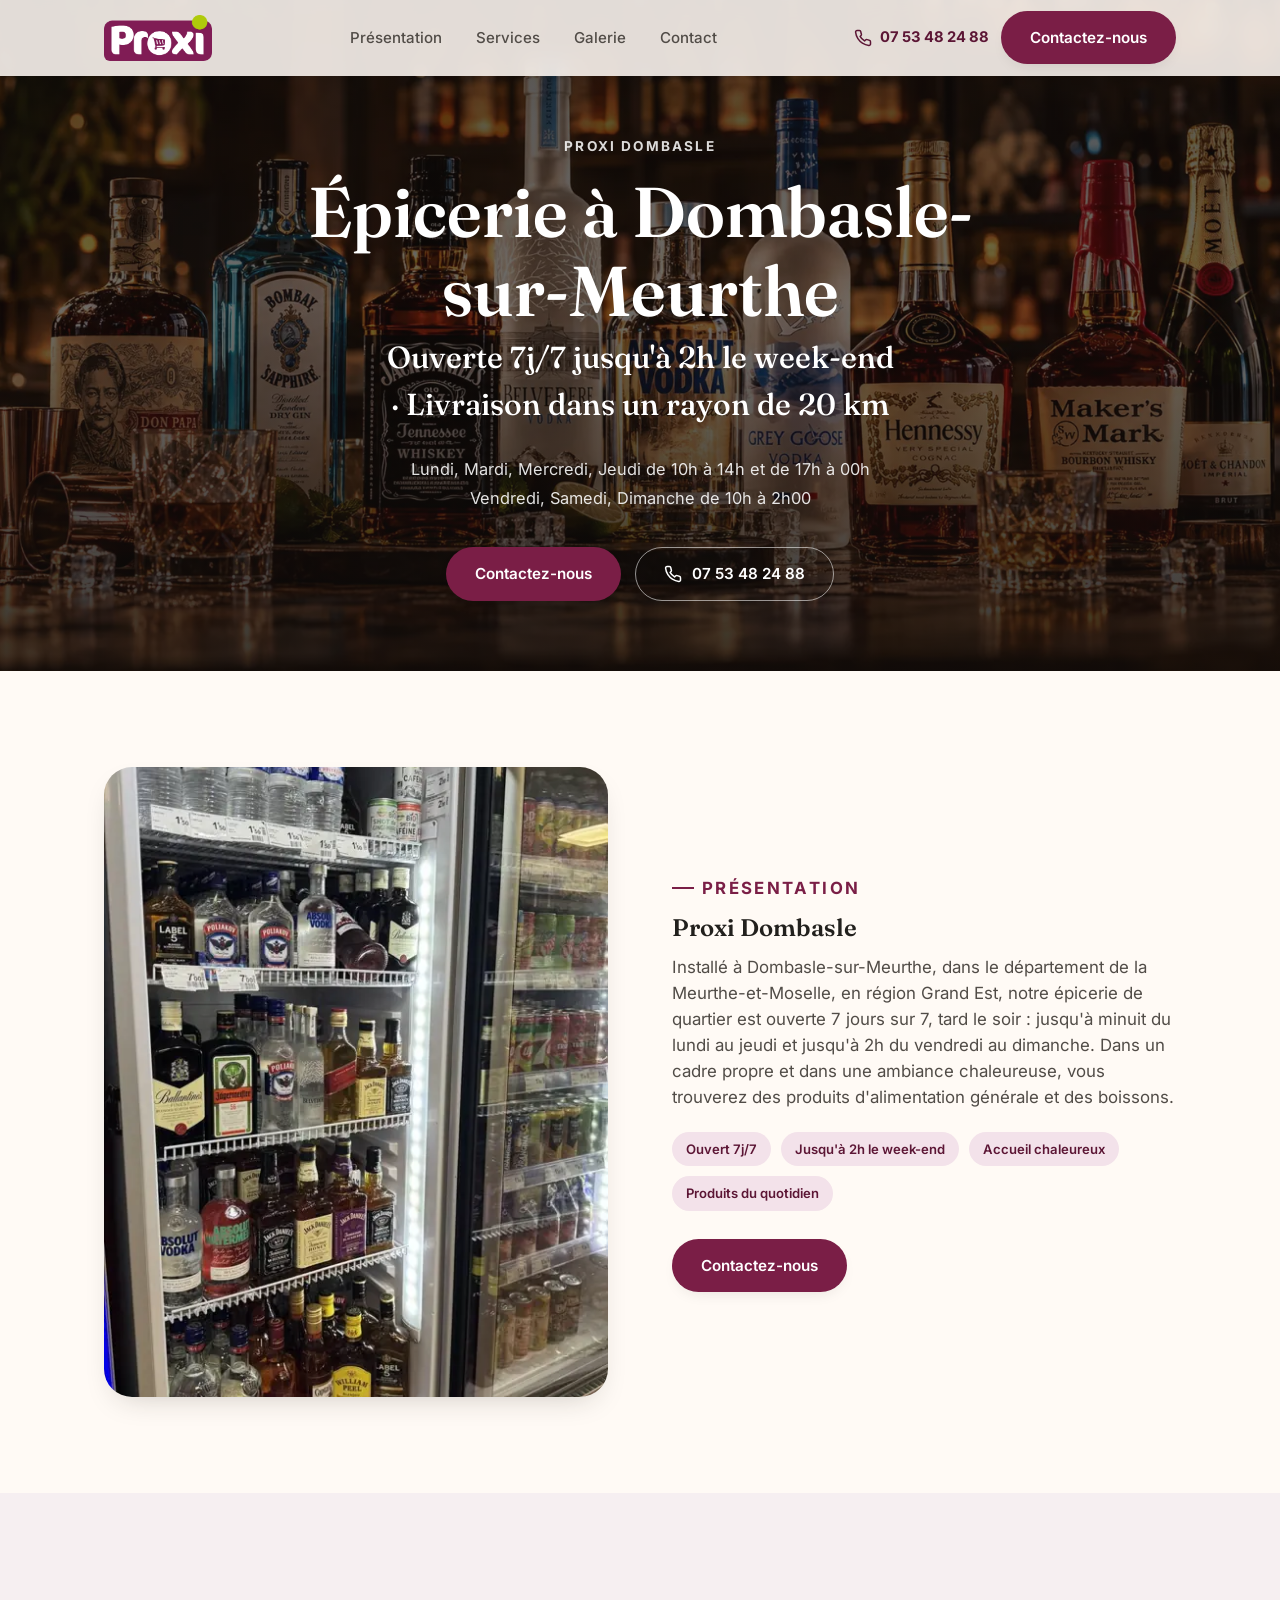
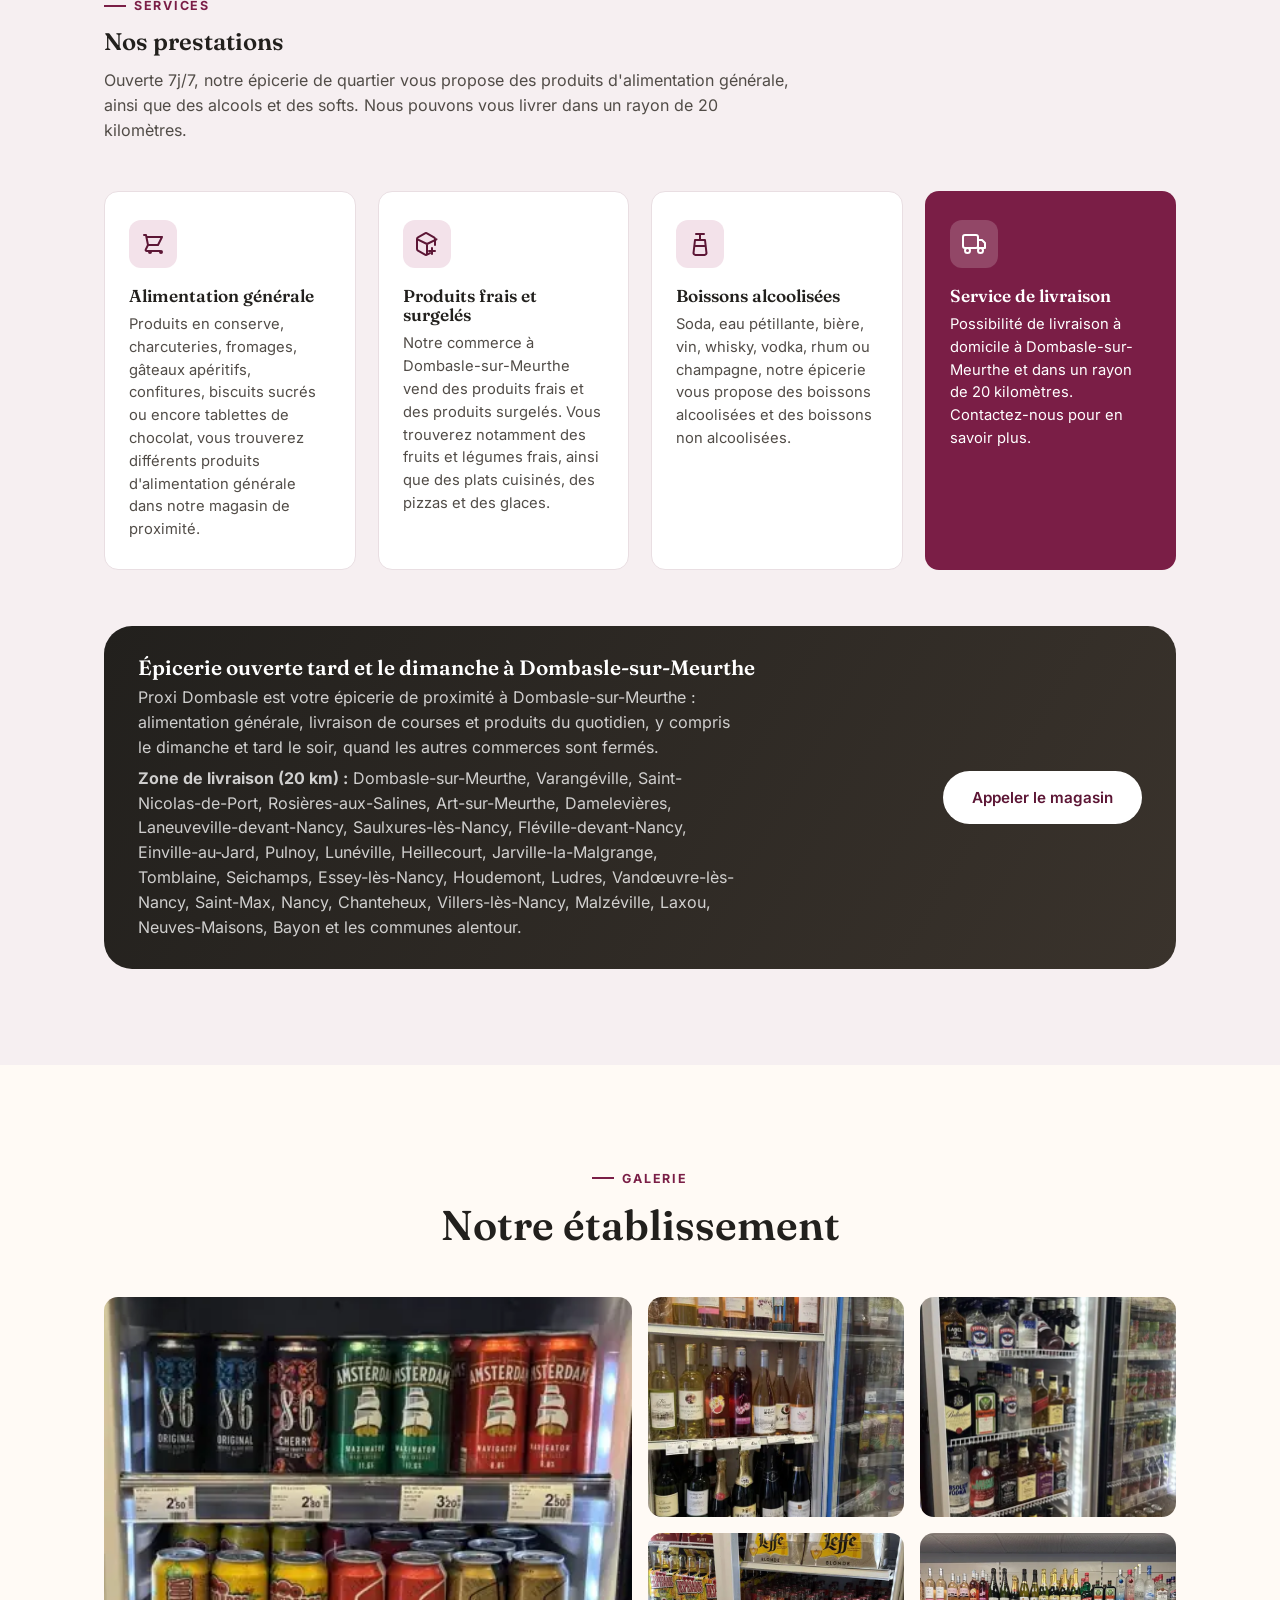
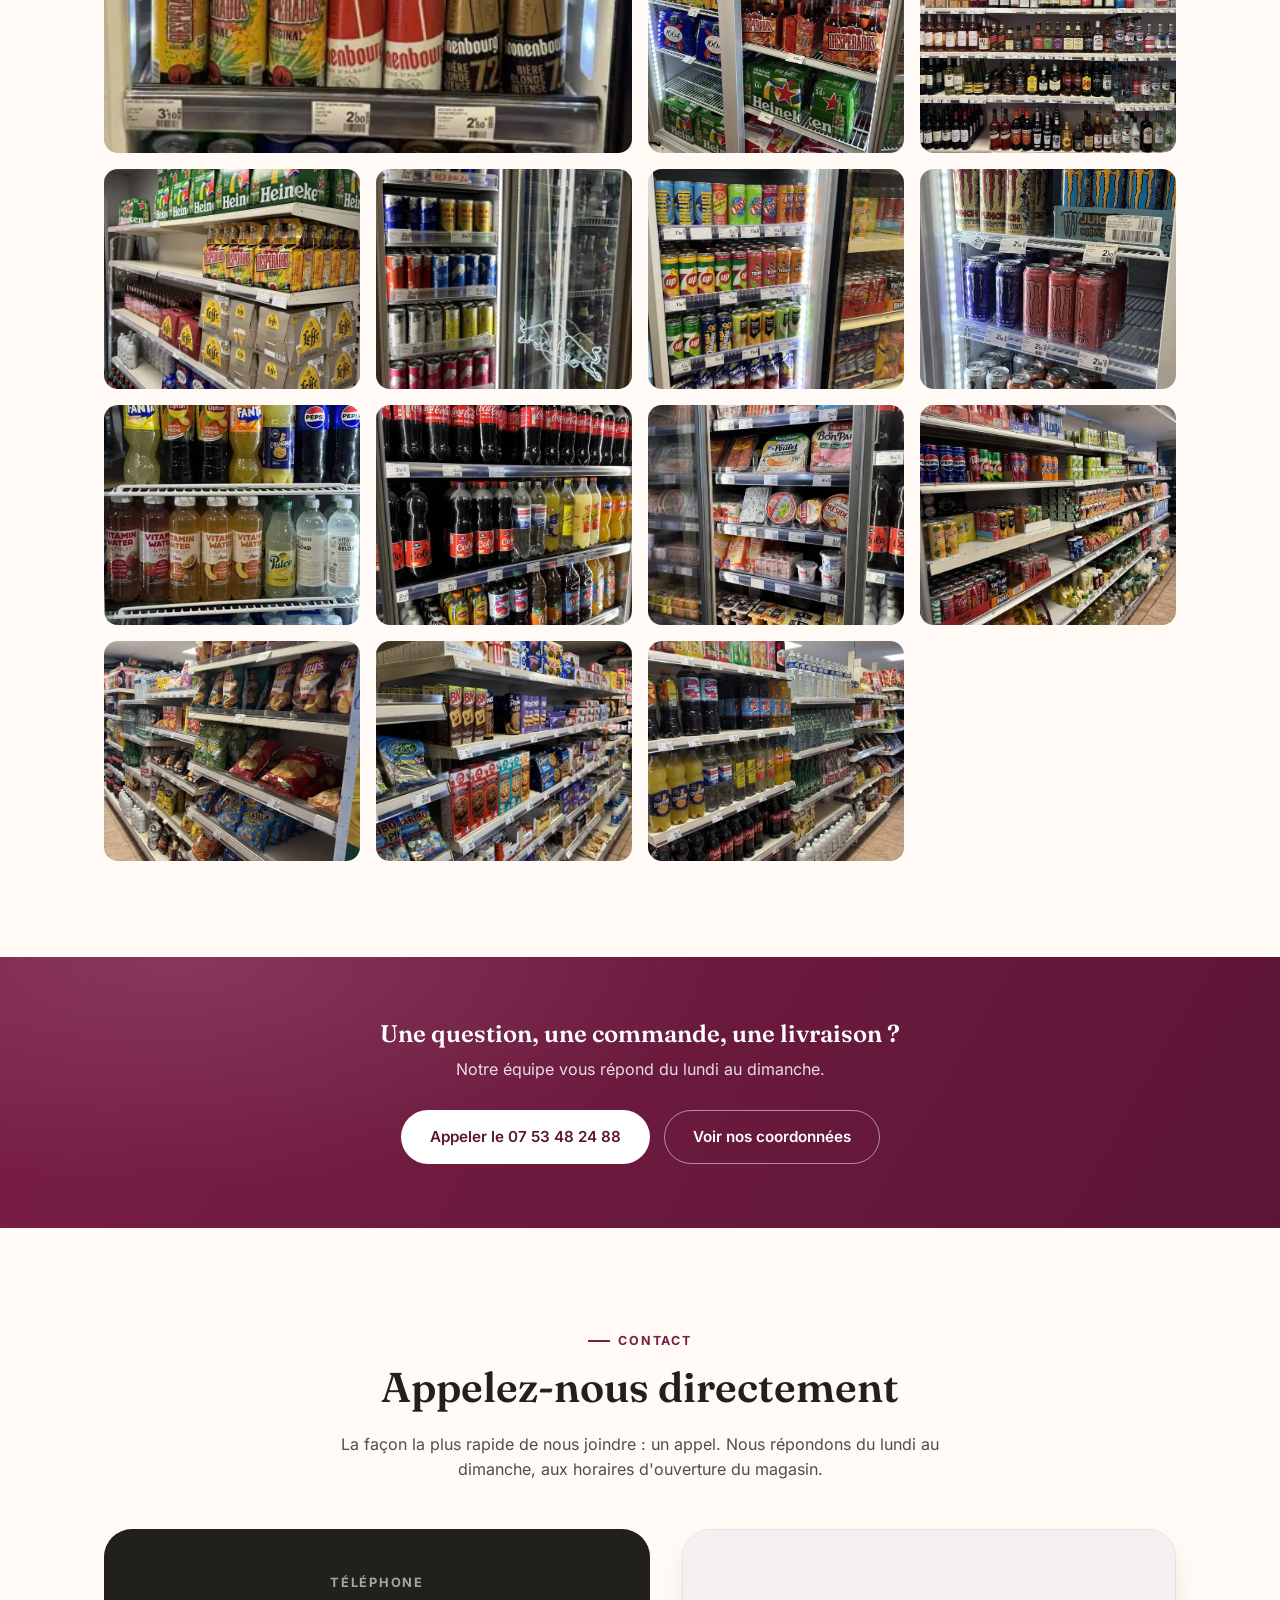
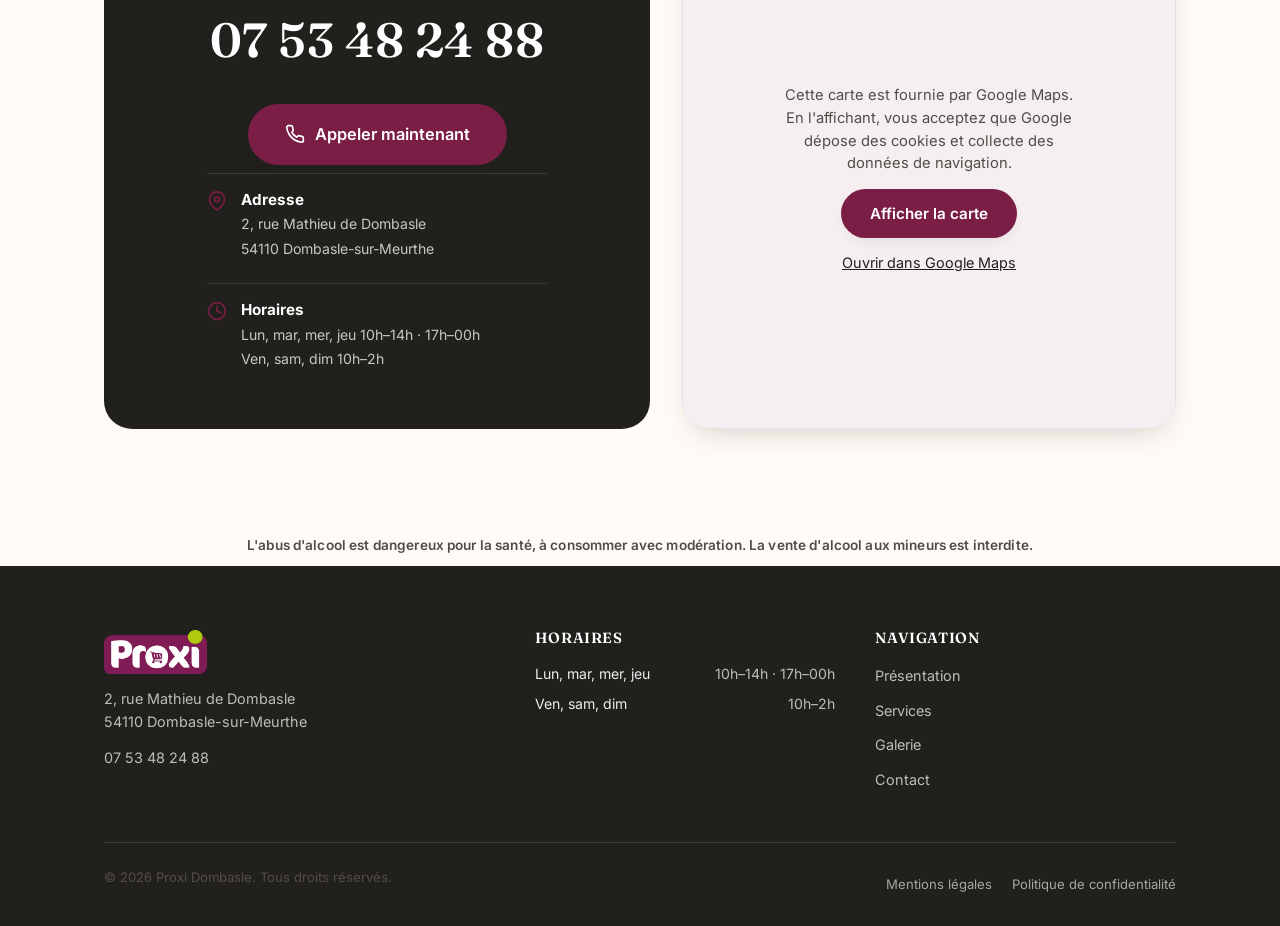
==== proxi-dombasle/index.html @ b8eb0498 "SEO local : titre, horaires 7j/7, zone de livraison, images WebP - H1 et balise title ciblés « épice" ====
<!DOCTYPE html>
<html lang="fr">
<head>
<meta charset="UTF-8">
<meta name="viewport" content="width=device-width, initial-scale=1.0">
<title>Proxi Dombasle – Épicerie ouverte tard à Dombasle-sur-Meurthe | Livraison 20 km</title>
<meta name="description" content="Épicerie de proximité à Dombasle-sur-Meurthe (54110), ouverte 7j/7 jusqu'à minuit en semaine et 2h le week-end. Alimentation, produits frais, boissons. Livraison dans un rayon de 20 km. ☎ 07 53 48 24 88">
<link rel="canonical" href="https://proxidombasle.fr/">

<!-- Open Graph -->
<meta property="og:type" content="website">
<meta property="og:site_name" content="Proxi Dombasle">
<meta property="og:title" content="Proxi Dombasle – Épicerie à Dombasle-sur-Meurthe">
<meta property="og:description" content="Épicerie de proximité ouverte 7j/7 et tard le soir à Dombasle-sur-Meurthe. Alimentation générale, produits frais, boissons. Livraison dans un rayon de 20 km.">
<meta property="og:url" content="https://proxidombasle.fr/">
<meta property="og:locale" content="fr_FR">
<meta property="og:image" content="https://proxidombasle.fr/images/og-image.jpg">
<meta name="twitter:card" content="summary_large_image">

<meta name="theme-color" content="#d9481f">
<link rel="icon" href="favicon.svg" type="image/svg+xml">


<link rel="stylesheet" href="css/style.css">

<!-- Données structurées LocalBusiness / GroceryStore -->
<script type="application/ld+json">
{
  "@context": "https://schema.org",
  "@type": "GroceryStore",
  "name": "Proxi Dombasle",
  "image": "https://proxidombasle.fr/images/og-image.jpg",
  "telephone": "+33753482488",
  "priceRange": "€€",
  "address": {
    "@type": "PostalAddress",
    "streetAddress": "2 rue Mathieu de Dombasle",
    "addressLocality": "Dombasle-sur-Meurthe",
    "postalCode": "54110",
    "addressRegion": "Grand Est",
    "addressCountry": "FR"
  },
  "geo": {
    "@type": "GeoCoordinates",
    "latitude": 48.6255099,
    "longitude": 6.3468751
  },
  "url": "https://proxidombasle.fr/",
  "openingHoursSpecification": [
    { "@type": "OpeningHoursSpecification", "dayOfWeek": ["Monday","Tuesday","Wednesday","Thursday"], "opens": "10:00", "closes": "14:00" },
    { "@type": "OpeningHoursSpecification", "dayOfWeek": ["Monday","Tuesday","Wednesday","Thursday"], "opens": "17:00", "closes": "00:00" },
    { "@type": "OpeningHoursSpecification", "dayOfWeek": ["Friday","Saturday","Sunday"], "opens": "10:00", "closes": "02:00" }
  ],
  "email": "contact@proxidombasle.fr",
  "areaServed": {
    "@type": "GeoCircle",
    "geoMidpoint": { "@type": "GeoCoordinates", "latitude": 48.6255099, "longitude": 6.3468751 },
    "geoRadius": "20000"
  }
}
</script>
</head>
<body>

<a class="skip-link" href="#main">Aller au contenu principal</a>

<!-- ================= HEADER ================= -->
<header class="site-header">
  <div class="container">
    <a href="#" class="brand" aria-label="Proxi Dombasle – accueil">
      <img src="images/logo-proxi.png" alt="Proxi Dombasle" class="brand-logo">
    </a>

    <nav aria-label="Navigation principale">
      <ul class="nav-links">
        <li><a href="#presentation">Présentation</a></li>
        <li><a href="#services">Services</a></li>
        <li><a href="#galerie">Galerie</a></li>
        <li><a href="#contact">Contact</a></li>
      </ul>
    </nav>

    <div class="header-actions">
      <a class="call-chip" href="tel:+33753482488">
        <svg width="18" height="18" viewBox="0 0 24 24" fill="none" stroke="currentColor" stroke-width="2" stroke-linecap="round" stroke-linejoin="round"><path d="M22 16.92v3a2 2 0 0 1-2.18 2 19.79 19.79 0 0 1-8.63-3.07 19.5 19.5 0 0 1-6-6 19.79 19.79 0 0 1-3.07-8.67A2 2 0 0 1 4.11 2h3a2 2 0 0 1 2 1.72c.127.96.361 1.903.7 2.81a2 2 0 0 1-.45 2.11L8.09 9.91a16 16 0 0 0 6 6l1.27-1.27a2 2 0 0 1 2.11-.45c.907.339 1.85.573 2.81.7A2 2 0 0 1 22 16.92z"/></svg>
        07 53 48 24 88
      </a>
      <a href="tel:+33753482488" class="btn btn-primary">Contactez-nous</a>
      <button class="nav-toggle" aria-label="Ouvrir le menu" aria-expanded="false">
        <span></span>
      </button>
    </div>
  </div>
</header>

<main id="main">

  <!-- ================= HERO ================= -->
  <section class="hero">
    <div class="container">
      <div class="hero-inner">
        <p class="hero-kicker">Proxi Dombasle</p>
        <h1>Épicerie à Dombasle-sur-Meurthe</h1>
        <p class="hero-lede">Ouverte 7j/7 jusqu'à 2h le week-end · Livraison dans un rayon de 20 km</p>
        <p class="hero-hours">
          <span>Lundi, Mardi, Mercredi, Jeudi de 10h à 14h et de 17h à 00h</span>
          <span>Vendredi, Samedi, Dimanche de 10h à 2h00</span>
        </p>
        <div class="hero-actions">
          <a href="tel:+33753482488" class="btn btn-primary">Contactez-nous</a>
          <a href="tel:+33753482488" class="btn btn-ghost">
            <svg width="18" height="18" viewBox="0 0 24 24" fill="none" stroke="currentColor" stroke-width="2" stroke-linecap="round" stroke-linejoin="round"><path d="M22 16.92v3a2 2 0 0 1-2.18 2 19.79 19.79 0 0 1-8.63-3.07 19.5 19.5 0 0 1-6-6 19.79 19.79 0 0 1-3.07-8.67A2 2 0 0 1 4.11 2h3a2 2 0 0 1 2 1.72c.127.96.361 1.903.7 2.81a2 2 0 0 1-.45 2.11L8.09 9.91a16 16 0 0 0 6 6l1.27-1.27a2 2 0 0 1 2.11-.45c.907.339 1.85.573 2.81.7A2 2 0 0 1 22 16.92z"/></svg>
            07 53 48 24 88
          </a>
        </div>
      </div>
    </div>
  </section>

  <!-- ================= PRÉSENTATION ================= -->
  <section id="presentation">
    <div class="container presentation-grid">
      <div class="presentation-media">
        <img src="images/galerie/frigo-spiritueux-mini.webp" alt="Frigo spiritueux (vodka, whisky, rhum) de l'épicerie Proxi Dombasle" loading="lazy" width="800" height="1400">
      </div>
      <div class="presentation-text">
        <p class="eyebrow">Présentation</p>
        <h2>Proxi Dombasle</h2>
        <p>Installé à Dombasle-sur-Meurthe, dans le département de la Meurthe-et-Moselle, en région Grand Est, notre épicerie de quartier est ouverte 7 jours sur 7, tard le soir : jusqu'à minuit du lundi au jeudi et jusqu'à 2h du vendredi au dimanche. Dans un cadre propre et dans une ambiance chaleureuse, vous trouverez des produits d'alimentation générale et des boissons.</p>
        <div class="presentation-tags">
          <span class="tag">Ouvert 7j/7</span>
          <span class="tag">Jusqu'à 2h le week-end</span>
          <span class="tag">Accueil chaleureux</span>
          <span class="tag">Produits du quotidien</span>
        </div>
        <a href="tel:+33753482488" class="btn btn-primary">Contactez-nous</a>
      </div>
    </div>
  </section>

  <!-- ================= SERVICES ================= -->
  <section id="services" class="section-alt">
    <div class="container">
      <div class="services-intro">
        <p class="eyebrow">Services</p>
        <h2>Nos prestations</h2>
        <p>Ouverte 7j/7, notre épicerie de quartier vous propose des produits d'alimentation générale, ainsi que des alcools et des softs. Nous pouvons vous livrer dans un rayon de 20 kilomètres.</p>
      </div>

      <div class="services-grid">
        <article class="service-card">
          <div class="service-icon">
            <svg width="24" height="24" viewBox="0 0 24 24" fill="none" stroke="currentColor" stroke-width="2" stroke-linecap="round" stroke-linejoin="round"><path d="M3 3h2l.4 2M7 13h10l4-8H5.4M7 13L5.4 5M7 13l-2.3 4.6A1 1 0 0 0 5.6 19H19M9 21a1 1 0 1 0 0-2 1 1 0 0 0 0 2zM20 21a1 1 0 1 0 0-2 1 1 0 0 0 0 2z"/></svg>
          </div>
          <h3>Alimentation générale</h3>
          <p>Produits en conserve, charcuteries, fromages, gâteaux apéritifs, confitures, biscuits sucrés ou encore tablettes de chocolat, vous trouverez différents produits d'alimentation générale dans notre magasin de proximité.</p>
        </article>

        <article class="service-card">
          <div class="service-icon">
            <svg width="24" height="24" viewBox="0 0 24 24" fill="none" stroke="currentColor" stroke-width="2" stroke-linecap="round" stroke-linejoin="round"><path d="M20 13V7a2 2 0 0 0-1-1.73l-7-4a2 2 0 0 0-2 0l-7 4A2 2 0 0 0 2 7v10a2 2 0 0 0 1 1.73l7 4a2 2 0 0 0 2 0l3-1.72"/><path d="M12 22V12M2.5 7.3 12 12l9.5-4.7M17 22v-6M14 19h6"/></svg>
          </div>
          <h3>Produits frais et surgelés</h3>
          <p>Notre commerce à Dombasle-sur-Meurthe vend des produits frais et des produits surgelés. Vous trouverez notamment des fruits et légumes frais, ainsi que des plats cuisinés, des pizzas et des glaces.</p>
        </article>

        <article class="service-card">
          <div class="service-icon">
            <svg width="24" height="24" viewBox="0 0 24 24" fill="none" stroke="currentColor" stroke-width="2" stroke-linecap="round" stroke-linejoin="round"><path d="M8 2h8M12 2v6M7 8h10l1.4 12.4a2 2 0 0 1-2 2.6H7.6a2 2 0 0 1-2-2.6L7 8z"/><path d="M7.5 14h9"/></svg>
          </div>
          <h3>Boissons alcoolisées</h3>
          <p>Soda, eau pétillante, bière, vin, whisky, vodka, rhum ou champagne, notre épicerie vous propose des boissons alcoolisées et des boissons non alcoolisées.</p>
        </article>

        <article class="service-card featured">
          <div class="service-icon">
            <svg width="24" height="24" viewBox="0 0 24 24" fill="none" stroke="currentColor" stroke-width="2" stroke-linecap="round" stroke-linejoin="round"><rect x="1" y="3" width="15" height="13" rx="2"/><path d="M16 8h4l3 3v5h-7V8z"/><circle cx="5.5" cy="18.5" r="2.5"/><circle cx="18.5" cy="18.5" r="2.5"/></svg>
          </div>
          <h3>Service de livraison</h3>
          <p>Possibilité de livraison à domicile à Dombasle-sur-Meurthe et dans un rayon de 20 kilomètres. Contactez-nous pour en savoir plus.</p>
        </article>
      </div>

      <div class="local-seo-strip">
        <div>
          <h3>Épicerie ouverte tard et le dimanche à Dombasle-sur-Meurthe</h3>
          <p>Proxi Dombasle est votre épicerie de proximité à Dombasle-sur-Meurthe : alimentation générale, livraison de courses et produits du quotidien, y compris le dimanche et tard le soir, quand les autres commerces sont fermés.</p>
          <p><strong>Zone de livraison (20 km) :</strong> Dombasle-sur-Meurthe, Varangéville, Saint-Nicolas-de-Port, Rosières-aux-Salines, Art-sur-Meurthe, Damelevières, Laneuveville-devant-Nancy, Saulxures-lès-Nancy, Fléville-devant-Nancy, Einville-au-Jard, Pulnoy, Lunéville, Heillecourt, Jarville-la-Malgrange, Tomblaine, Seichamps, Essey-lès-Nancy, Houdemont, Ludres, Vandœuvre-lès-Nancy, Saint-Max, Nancy, Chanteheux, Villers-lès-Nancy, Malzéville, Laxou, Neuves-Maisons, Bayon et les communes alentour.</p>
        </div>
        <a href="tel:+33753482488" class="btn btn-light">Appeler le magasin</a>
      </div>
    </div>
  </section>

  <!-- ================= GALERIE ================= -->
  <section id="galerie">
    <div class="container">
      <div class="section-head center">
        <p class="eyebrow">Galerie</p>
        <h2>Notre établissement</h2>
      </div>

      <div class="gallery-grid">
        <a href="images/galerie/frigo-bieres.webp">
          <img src="images/galerie/frigo-bieres-mini.webp" alt="Frigo bières variées de l'épicerie Proxi Dombasle" loading="lazy" width="618" height="1400">
          <span class="gallery-zoom-icon"><svg width="16" height="16" viewBox="0 0 24 24" fill="none" stroke="currentColor" stroke-width="2" stroke-linecap="round" stroke-linejoin="round"><circle cx="11" cy="11" r="8"/><path d="m21 21-4.3-4.3M11 8v6M8 11h6"/></svg></span>
        </a>
        <a href="images/galerie/frigo-vins-champagnes.webp">
          <img src="images/galerie/frigo-vins-champagnes-mini.webp" alt="Frigo vins et champagnes de l'épicerie Proxi Dombasle" loading="lazy" width="853" height="1399">
          <span class="gallery-zoom-icon"><svg width="16" height="16" viewBox="0 0 24 24" fill="none" stroke="currentColor" stroke-width="2" stroke-linecap="round" stroke-linejoin="round"><circle cx="11" cy="11" r="8"/><path d="m21 21-4.3-4.3M11 8v6M8 11h6"/></svg></span>
        </a>
        <a href="images/galerie/frigo-spiritueux.webp">
          <img src="images/galerie/frigo-spiritueux-mini.webp" alt="Frigo spiritueux (vodka, whisky, rhum) de l'épicerie Proxi Dombasle" loading="lazy" width="800" height="1400">
          <span class="gallery-zoom-icon"><svg width="16" height="16" viewBox="0 0 24 24" fill="none" stroke="currentColor" stroke-width="2" stroke-linecap="round" stroke-linejoin="round"><circle cx="11" cy="11" r="8"/><path d="m21 21-4.3-4.3M11 8v6M8 11h6"/></svg></span>
        </a>
        <a href="images/galerie/frigo-packs-bieres.webp">
          <img src="images/galerie/frigo-packs-bieres-mini.webp" alt="Frigo packs de bières de l'épicerie Proxi Dombasle" loading="lazy" width="1129" height="1400">
          <span class="gallery-zoom-icon"><svg width="16" height="16" viewBox="0 0 24 24" fill="none" stroke="currentColor" stroke-width="2" stroke-linecap="round" stroke-linejoin="round"><circle cx="11" cy="11" r="8"/><path d="m21 21-4.3-4.3M11 8v6M8 11h6"/></svg></span>
        </a>
        <a href="images/galerie/rayon-alcools-spiritueux.webp">
          <img src="images/galerie/rayon-alcools-spiritueux-mini.webp" alt="Grand rayon alcools et spiritueux de l'épicerie Proxi Dombasle" loading="lazy" width="1400" height="1050">
          <span class="gallery-zoom-icon"><svg width="16" height="16" viewBox="0 0 24 24" fill="none" stroke="currentColor" stroke-width="2" stroke-linecap="round" stroke-linejoin="round"><circle cx="11" cy="11" r="8"/><path d="m21 21-4.3-4.3M11 8v6M8 11h6"/></svg></span>
        </a>
        <a href="images/galerie/reserve-bieres.webp">
          <img src="images/galerie/reserve-bieres-mini.webp" alt="Réserve de packs de bières de l'épicerie Proxi Dombasle" loading="lazy" width="934" height="1400">
          <span class="gallery-zoom-icon"><svg width="16" height="16" viewBox="0 0 24 24" fill="none" stroke="currentColor" stroke-width="2" stroke-linecap="round" stroke-linejoin="round"><circle cx="11" cy="11" r="8"/><path d="m21 21-4.3-4.3M11 8v6M8 11h6"/></svg></span>
        </a>
        <a href="images/galerie/frigo-boissons-energisantes.webp">
          <img src="images/galerie/frigo-boissons-energisantes-mini.webp" alt="Frigo boissons énergisantes de l'épicerie Proxi Dombasle" loading="lazy" width="818" height="1400">
          <span class="gallery-zoom-icon"><svg width="16" height="16" viewBox="0 0 24 24" fill="none" stroke="currentColor" stroke-width="2" stroke-linecap="round" stroke-linejoin="round"><circle cx="11" cy="11" r="8"/><path d="m21 21-4.3-4.3M11 8v6M8 11h6"/></svg></span>
        </a>
        <a href="images/galerie/frigo-sodas.webp">
          <img src="images/galerie/frigo-sodas-mini.webp" alt="Frigo sodas de l'épicerie Proxi Dombasle" loading="lazy" width="953" height="1400">
          <span class="gallery-zoom-icon"><svg width="16" height="16" viewBox="0 0 24 24" fill="none" stroke="currentColor" stroke-width="2" stroke-linecap="round" stroke-linejoin="round"><circle cx="11" cy="11" r="8"/><path d="m21 21-4.3-4.3M11 8v6M8 11h6"/></svg></span>
        </a>
        <a href="images/galerie/frigo-monster.webp">
          <img src="images/galerie/frigo-monster-mini.webp" alt="Frigo boissons énergisantes Monster de l'épicerie Proxi Dombasle" loading="lazy" width="683" height="1400">
          <span class="gallery-zoom-icon"><svg width="16" height="16" viewBox="0 0 24 24" fill="none" stroke="currentColor" stroke-width="2" stroke-linecap="round" stroke-linejoin="round"><circle cx="11" cy="11" r="8"/><path d="m21 21-4.3-4.3M11 8v6M8 11h6"/></svg></span>
        </a>
        <a href="images/galerie/frigo-eaux-sodas.webp">
          <img src="images/galerie/frigo-eaux-sodas-mini.webp" alt="Frigo eaux et sodas de l'épicerie Proxi Dombasle" loading="lazy" width="574" height="1400">
          <span class="gallery-zoom-icon"><svg width="16" height="16" viewBox="0 0 24 24" fill="none" stroke="currentColor" stroke-width="2" stroke-linecap="round" stroke-linejoin="round"><circle cx="11" cy="11" r="8"/><path d="m21 21-4.3-4.3M11 8v6M8 11h6"/></svg></span>
        </a>
        <a href="images/galerie/frigo-coca-cola.webp">
          <img src="images/galerie/frigo-coca-cola-mini.webp" alt="Frigo Coca-Cola et sodas de l'épicerie Proxi Dombasle" loading="lazy" width="1050" height="1400">
          <span class="gallery-zoom-icon"><svg width="16" height="16" viewBox="0 0 24 24" fill="none" stroke="currentColor" stroke-width="2" stroke-linecap="round" stroke-linejoin="round"><circle cx="11" cy="11" r="8"/><path d="m21 21-4.3-4.3M11 8v6M8 11h6"/></svg></span>
        </a>
        <a href="images/galerie/frigo-charcuterie-fromages.webp">
          <img src="images/galerie/frigo-charcuterie-fromages-mini.webp" alt="Frigo charcuterie et fromages de l'épicerie Proxi Dombasle" loading="lazy" width="1050" height="1400">
          <span class="gallery-zoom-icon"><svg width="16" height="16" viewBox="0 0 24 24" fill="none" stroke="currentColor" stroke-width="2" stroke-linecap="round" stroke-linejoin="round"><circle cx="11" cy="11" r="8"/><path d="m21 21-4.3-4.3M11 8v6M8 11h6"/></svg></span>
        </a>
        <a href="images/galerie/rayon-epicerie-generale.webp">
          <img src="images/galerie/rayon-epicerie-generale-mini.webp" alt="Rayon épicerie générale de l'épicerie Proxi Dombasle" loading="lazy" width="1050" height="1400">
          <span class="gallery-zoom-icon"><svg width="16" height="16" viewBox="0 0 24 24" fill="none" stroke="currentColor" stroke-width="2" stroke-linecap="round" stroke-linejoin="round"><circle cx="11" cy="11" r="8"/><path d="m21 21-4.3-4.3M11 8v6M8 11h6"/></svg></span>
        </a>
        <a href="images/galerie/rayon-chips-snacks.webp">
          <img src="images/galerie/rayon-chips-snacks-mini.webp" alt="Rayon chips et snacks apéritifs de l'épicerie Proxi Dombasle" loading="lazy" width="1009" height="1400">
          <span class="gallery-zoom-icon"><svg width="16" height="16" viewBox="0 0 24 24" fill="none" stroke="currentColor" stroke-width="2" stroke-linecap="round" stroke-linejoin="round"><circle cx="11" cy="11" r="8"/><path d="m21 21-4.3-4.3M11 8v6M8 11h6"/></svg></span>
        </a>
        <a href="images/galerie/rayon-biscuits-confiseries.webp">
          <img src="images/galerie/rayon-biscuits-confiseries-mini.webp" alt="Rayon biscuits et confiseries de l'épicerie Proxi Dombasle" loading="lazy" width="961" height="1400">
          <span class="gallery-zoom-icon"><svg width="16" height="16" viewBox="0 0 24 24" fill="none" stroke="currentColor" stroke-width="2" stroke-linecap="round" stroke-linejoin="round"><circle cx="11" cy="11" r="8"/><path d="m21 21-4.3-4.3M11 8v6M8 11h6"/></svg></span>
        </a>
        <a href="images/galerie/allee-boissons-sodas.webp">
          <img src="images/galerie/allee-boissons-sodas-mini.webp" alt="Allée boissons et sodas de l'épicerie Proxi Dombasle" loading="lazy" width="1050" height="1400">
          <span class="gallery-zoom-icon"><svg width="16" height="16" viewBox="0 0 24 24" fill="none" stroke="currentColor" stroke-width="2" stroke-linecap="round" stroke-linejoin="round"><circle cx="11" cy="11" r="8"/><path d="m21 21-4.3-4.3M11 8v6M8 11h6"/></svg></span>
        </a>
      </div>
    </div>
  </section>

  <!-- ================= CTA ================= -->
  <section class="cta-banner">
    <div class="container">
      <h2>Une question, une commande, une livraison ?</h2>
      <p>Notre équipe vous répond du lundi au dimanche.</p>
      <div class="cta-actions">
        <a href="tel:+33753482488" class="btn btn-light">Appeler le 07 53 48 24 88</a>
        <a href="#contact" class="btn btn-ghost" style="border-color:rgba(255,255,255,0.5); color:#fff;">Voir nos coordonnées</a>
      </div>
    </div>
  </section>

  <!-- ================= CONTACT ================= -->
  <section id="contact">
    <div class="container">
      <div class="section-head center">
        <p class="eyebrow">Contact</p>
        <h2>Appelez-nous directement</h2>
        <p>La façon la plus rapide de nous joindre : un appel. Nous répondons du lundi au dimanche, aux horaires d'ouverture du magasin.</p>
      </div>

      <div class="contact-grid">
        <div class="contact-phone-card">
          <span class="contact-phone-label">Téléphone</span>
          <a href="tel:+33753482488" class="contact-phone-number">07 53 48 24 88</a>
          <a href="tel:+33753482488" class="btn btn-primary btn-large">
            <svg width="20" height="20" viewBox="0 0 24 24" fill="none" stroke="currentColor" stroke-width="2" stroke-linecap="round" stroke-linejoin="round"><path d="M22 16.92v3a2 2 0 0 1-2.18 2 19.79 19.79 0 0 1-8.63-3.07 19.5 19.5 0 0 1-6-6 19.79 19.79 0 0 1-3.07-8.67A2 2 0 0 1 4.11 2h3a2 2 0 0 1 2 1.72c.127.96.361 1.903.7 2.81a2 2 0 0 1-.45 2.11L8.09 9.91a16 16 0 0 0 6 6l1.27-1.27a2 2 0 0 1 2.11-.45c.907.339 1.85.573 2.81.7A2 2 0 0 1 22 16.92z"/></svg>
            Appeler maintenant
          </a>

          <div class="contact-info-row">
            <svg width="20" height="20" viewBox="0 0 24 24" fill="none" stroke="currentColor" stroke-width="2" stroke-linecap="round" stroke-linejoin="round"><path d="M21 10c0 7-9 13-9 13s-9-6-9-13a9 9 0 0 1 18 0z"/><circle cx="12" cy="10" r="3"/></svg>
            <div>
              <strong>Adresse</strong>
              <span>2, rue Mathieu de Dombasle<br>54110 Dombasle-sur-Meurthe</span>
            </div>
          </div>
          <div class="contact-info-row">
            <svg width="20" height="20" viewBox="0 0 24 24" fill="none" stroke="currentColor" stroke-width="2" stroke-linecap="round" stroke-linejoin="round"><circle cx="12" cy="12" r="10"/><path d="M12 6v6l4 2"/></svg>
            <div>
              <strong>Horaires</strong>
              <span>Lun, mar, mer, jeu 10h–14h · 17h–00h<br>Ven, sam, dim 10h–2h</span>
            </div>
          </div>
        </div>

        <div class="map-frame">
          <div class="map-consent" id="map-consent">
            <p>Cette carte est fournie par Google Maps. En l'affichant, vous acceptez que Google dépose des cookies et collecte des données de navigation.</p>
            <button type="button" class="btn btn-primary" id="map-load">Afficher la carte</button>
            <a class="map-link" href="https://maps.google.com/?q=Proxi+Super+Dombasle,+2+rue+Mathieu+de+Dombasle,+54110+Dombasle-sur-Meurthe" target="_blank" rel="noopener">Ouvrir dans Google Maps</a>
          </div>
        </div>
      </div>
    </div>
  </section>

</main>

<!-- ================= FOOTER ================= -->
<p class="health-notice">L'abus d'alcool est dangereux pour la santé, à consommer avec modération. La vente d'alcool aux mineurs est interdite.</p>
<footer class="site-footer">
  <div class="container">
    <div class="footer-grid">
      <div class="footer-col">
        <div class="footer-brand">
          <img src="images/logo-proxi.png" alt="Proxi Dombasle" class="brand-logo footer-logo">
        </div>
        <p>2, rue Mathieu de Dombasle<br>54110 Dombasle-sur-Meurthe</p>
        <p><a href="tel:+33753482488">07 53 48 24 88</a></p>
      </div>

      <div class="footer-col">
        <h4>Horaires</h4>
        <ul class="footer-hours">
          <li><span>Lun, mar, mer, jeu</span><span>10h–14h · 17h–00h</span></li>
          <li><span>Ven, sam, dim</span><span>10h–2h</span></li>
        </ul>
      </div>

      <div class="footer-col">
        <h4>Navigation</h4>
        <ul>
          <li><a href="#presentation">Présentation</a></li>
          <li><a href="#services">Services</a></li>
          <li><a href="#galerie">Galerie</a></li>
          <li><a href="#contact">Contact</a></li>
        </ul>
      </div>
    </div>

    <div class="footer-bottom">
      <p>© <span id="year"></span> Proxi Dombasle. Tous droits réservés.</p>
      <ul class="footer-legal">
        <li><a href="legal/mentions-legales.html">Mentions légales</a></li>
        <li><a href="legal/politique-confidentialite.html">Politique de confidentialité</a></li>
      </ul>
    </div>
  </div>
</footer>

<!-- ================= Barre d'appel mobile ================= -->
<div class="mobile-call-bar">
  <a href="tel:+33753482488">
    <svg width="18" height="18" viewBox="0 0 24 24" fill="none" stroke="currentColor" stroke-width="2" stroke-linecap="round" stroke-linejoin="round"><path d="M22 16.92v3a2 2 0 0 1-2.18 2 19.79 19.79 0 0 1-8.63-3.07 19.5 19.5 0 0 1-6-6 19.79 19.79 0 0 1-3.07-8.67A2 2 0 0 1 4.11 2h3a2 2 0 0 1 2 1.72c.127.96.361 1.903.7 2.81a2 2 0 0 1-.45 2.11L8.09 9.91a16 16 0 0 0 6 6l1.27-1.27a2 2 0 0 1 2.11-.45c.907.339 1.85.573 2.81.7A2 2 0 0 1 22 16.92z"/></svg>
    Appeler le 07 53 48 24 88
  </a>
</div>

<!-- ================= Lightbox galerie ================= -->
<div class="lightbox" role="dialog" aria-modal="true" aria-label="Visionneuse de la galerie">
  <button class="lightbox-close" aria-label="Fermer la visionneuse">
    <svg width="18" height="18" viewBox="0 0 24 24" fill="none" stroke="currentColor" stroke-width="2" stroke-linecap="round" stroke-linejoin="round"><path d="M18 6 6 18M6 6l12 12"/></svg>
  </button>
  <button class="lightbox-prev" aria-label="Image précédente">
    <svg width="18" height="18" viewBox="0 0 24 24" fill="none" stroke="currentColor" stroke-width="2" stroke-linecap="round" stroke-linejoin="round"><path d="m15 18-6-6 6-6"/></svg>
  </button>
  <img src="" alt="">
  <button class="lightbox-next" aria-label="Image suivante">
    <svg width="18" height="18" viewBox="0 0 24 24" fill="none" stroke="currentColor" stroke-width="2" stroke-linecap="round" stroke-linejoin="round"><path d="m9 18 6-6-6-6"/></svg>
  </button>
  <span class="lightbox-counter"></span>
</div>

<script src="js/script.js"></script>
</body>
</html>
---- proxi-dombasle/css/style.css ----
/* ---------- Polices auto-hébergées (aucun appel à Google Fonts) ---------- */
@font-face {
  font-family: "Fraunces";
  font-style: normal;
  font-weight: 100 900;
  font-display: swap;
  src: url("../fonts/fraunces.woff2") format("woff2-variations"), url("../fonts/fraunces.woff2") format("woff2");
}
@font-face {
  font-family: "Inter";
  font-style: normal;
  font-weight: 100 900;
  font-display: swap;
  src: url("../fonts/inter.woff2") format("woff2-variations"), url("../fonts/inter.woff2") format("woff2");
}

/* ==========================================================================
   Proxi Dombasle — feuille de style
   ========================================================================== */

:root {
  --color-primary: #7a1e46;      /* prune / bordeaux — identité Proxi */
  --color-primary-dark: #5c1635;
  --color-primary-light: #f3e2ea;
  --color-ink: #22201d;
  --color-ink-soft: #514c47;
  --color-paper: #fffaf5;
  --color-paper-alt: #f6eff1;
  --color-line: #e9dee2;
  --color-white: #ffffff;
  --color-star: #7a1e46;

  --font-display: "Fraunces", "Georgia", serif;
  --font-body: "Inter", -apple-system, BlinkMacSystemFont, "Segoe UI", sans-serif;

  --radius-s: 6px;
  --radius-m: 14px;
  --radius-l: 28px;

  --shadow-card: 0 12px 30px -14px rgba(34, 32, 29, 0.25);
  --shadow-soft: 0 6px 18px -10px rgba(34, 32, 29, 0.2);

  --nav-height: 76px;
}

* { box-sizing: border-box; }

html {
  scroll-behavior: smooth;
  scroll-padding-top: var(--nav-height);
}

@media (prefers-reduced-motion: reduce) {
  html { scroll-behavior: auto; }
  *, *::before, *::after {
    animation-duration: 0.01ms !important;
    animation-iteration-count: 1 !important;
    transition-duration: 0.01ms !important;
    scroll-behavior: auto !important;
  }
}

body {
  margin: 0;
  font-family: var(--font-body);
  color: var(--color-ink);
  background: var(--color-paper);
  line-height: 1.55;
  -webkit-font-smoothing: antialiased;
}

img { max-width: 100%; display: block; }

a { color: inherit; text-decoration: none; }

h1, h2, h3, h4 {
  font-family: var(--font-display);
  font-weight: 600;
  line-height: 1.12;
  margin: 0 0 0.5em;
  color: var(--color-ink);
}

p { margin: 0 0 1em; color: var(--color-ink-soft); }

.container {
  width: 100%;
  max-width: 1120px;
  margin: 0 auto;
  padding: 0 24px;
}

.eyebrow {
  display: inline-flex;
  align-items: center;
  gap: 8px;
  font-family: var(--font-body);
  font-size: 0.78rem;
  font-weight: 700;
  letter-spacing: 0.14em;
  text-transform: uppercase;
  color: var(--color-primary);
  margin-bottom: 14px;
}

.eyebrow::before {
  content: "";
  width: 22px;
  height: 2px;
  background: var(--color-primary);
  display: inline-block;
}

.btn {
  display: inline-flex;
  align-items: center;
  gap: 10px;
  padding: 14px 28px;
  border-radius: 999px;
  font-family: var(--font-body);
  font-weight: 600;
  font-size: 0.95rem;
  border: 1.5px solid transparent;
  cursor: pointer;
  transition: transform 0.18s ease, box-shadow 0.18s ease, background 0.18s ease, color 0.18s ease;
  white-space: nowrap;
}
.btn:focus-visible {
  outline: 3px solid var(--color-primary-dark);
  outline-offset: 3px;
}
.btn-primary {
  background: var(--color-primary);
  color: var(--color-white);
  box-shadow: var(--shadow-soft);
}
.btn-primary:hover { background: var(--color-primary-dark); transform: translateY(-1px); }

.btn-ghost {
  background: transparent;
  border-color: var(--color-line);
  color: var(--color-ink);
}
.btn-ghost:hover { border-color: var(--color-primary); color: var(--color-primary); }

.btn-light {
  background: var(--color-white);
  color: var(--color-primary-dark);
}
.btn-light:hover { transform: translateY(-1px); box-shadow: var(--shadow-card); }

/* ---------- Skip link ---------- */
.skip-link {
  position: absolute;
  left: -999px;
  top: 0;
  background: var(--color-primary);
  color: #fff;
  padding: 12px 20px;
  z-index: 999;
  border-radius: 0 0 8px 0;
}
.skip-link:focus { left: 0; }

/* ---------- Header / Nav ---------- */
.site-header {
  position: fixed;
  top: 0; left: 0; right: 0;
  z-index: 100;
  height: var(--nav-height);
  display: flex;
  align-items: center;
  background: rgba(255, 250, 245, 0.88);
  backdrop-filter: saturate(160%) blur(10px);
  border-bottom: 1px solid transparent;
  transition: border-color 0.25s ease, box-shadow 0.25s ease;
}
.site-header.is-scrolled {
  border-bottom-color: var(--color-line);
  box-shadow: 0 8px 24px -20px rgba(0,0,0,0.4);
}
.site-header .container {
  display: flex;
  align-items: center;
  justify-content: space-between;
  gap: 24px;
}
.brand {
  display: flex;
  align-items: center;
  gap: 10px;
}
.brand-logo {
  height: 46px;
  width: auto;
  border-radius: 6px;
  display: block;
}

.nav-links {
  display: flex;
  align-items: center;
  gap: 30px;
  list-style: none;
  margin: 0; padding: 0;
}
.nav-links a {
  font-size: 0.94rem;
  font-weight: 500;
  color: var(--color-ink-soft);
  position: relative;
  padding: 6px 2px;
}
.nav-links a:hover, .nav-links a:focus-visible { color: var(--color-primary); }
.nav-links a::after {
  content: "";
  position: absolute;
  left: 0; right: 100%;
  bottom: 0;
  height: 2px;
  background: var(--color-primary);
  transition: right 0.2s ease;
}
.nav-links a:hover::after { right: 0; }

.header-actions {
  display: flex;
  align-items: center;
  gap: 12px;
}
.call-chip {
  display: inline-flex;
  align-items: center;
  gap: 8px;
  font-weight: 700;
  font-size: 0.92rem;
  color: var(--color-primary-dark);
}
.call-chip svg { flex: none; }

.nav-toggle {
  display: none;
  width: 44px; height: 44px;
  align-items: center;
  justify-content: center;
  background: transparent;
  border: 1.5px solid var(--color-line);
  border-radius: 10px;
  cursor: pointer;
}
.nav-toggle span, .nav-toggle span::before, .nav-toggle span::after {
  content: "";
  display: block;
  width: 20px;
  height: 2px;
  background: var(--color-ink);
  position: relative;
  transition: transform 0.2s ease, opacity 0.2s ease;
}
.nav-toggle span::before { position: absolute; top: -6px; }
.nav-toggle span::after { position: absolute; top: 6px; }
.nav-toggle[aria-expanded="true"] span { background: transparent; }
.nav-toggle[aria-expanded="true"] span::before { transform: rotate(45deg); top: 0; }
.nav-toggle[aria-expanded="true"] span::after { transform: rotate(-45deg); top: 0; }

/* ---------- Hero ---------- */
.hero {
  position: relative;
  min-height: 640px;
  display: flex;
  align-items: center;
  justify-content: center;
  padding: calc(var(--nav-height) + 60px) 0 70px;
  overflow: hidden;
  background-color: #16120f;
  background-image:
    linear-gradient(180deg, rgba(16,12,10,0.72) 0%, rgba(16,12,10,0.6) 45%, rgba(16,12,10,0.82) 100%),
    url("../images/hero-bottles.webp");
  background-size: cover;
  background-position: center 30%;
}
.hero-inner {
  position: relative;
  z-index: 1;
  max-width: 720px;
  width: 100%;
  margin: 0 auto;
  color: #fff;
  text-align: center;
  display: flex;
  flex-direction: column;
  align-items: center;
}
.hero .hero-kicker {
  font-size: 0.85rem;
  font-weight: 700;
  letter-spacing: 0.16em;
  text-transform: uppercase;
  color: rgba(255,255,255,0.85);
  font-family: var(--font-body);
  margin-bottom: 16px;
}
.hero h1 {
  font-size: clamp(2.8rem, 6vw, 4.4rem);
  color: #fff;
  margin-bottom: 0.05em;
}
.hero-lede {
  font-size: clamp(1.3rem, 2.6vw, 1.9rem);
  font-family: var(--font-display);
  font-weight: 500;
  color: #fff;
  max-width: 26ch;
  margin-bottom: 26px;
}
.hero-hours {
  font-size: 1.02rem;
  color: rgba(255,255,255,0.88);
  margin-bottom: 34px;
}
.hero-hours span { display: block; padding: 2px 0; }
.hero-actions {
  display: flex;
  flex-wrap: wrap;
  justify-content: center;
  gap: 14px;
}
.hero .btn-ghost {
  border-color: rgba(255,255,255,0.55);
  color: #fff;
}
.hero .btn-ghost:hover { border-color: #fff; color: #fff; background: rgba(255,255,255,0.1); }

/* ---------- Sections ---------- */
section { padding: 96px 0; }
.section-alt { background: var(--color-paper-alt); }

.section-head {
  max-width: 640px;
  margin: 0 0 48px;
}
.section-head.center { margin-left: auto; margin-right: auto; text-align: center; }
.section-head h2 { font-size: clamp(1.9rem, 3.4vw, 2.6rem); }

/* Presentation */
.presentation-grid {
  display: grid;
  grid-template-columns: 1fr 1fr;
  gap: 64px;
  align-items: center;
}
.presentation-media {
  position: relative;
  border-radius: var(--radius-l);
  overflow: hidden;
  aspect-ratio: 4/5;
  box-shadow: var(--shadow-card);
}
.presentation-media img { width: 100%; height: 100%; object-fit: cover; }
.presentation-text p { font-size: 1.05rem; }
.presentation-tags {
  display: flex;
  flex-wrap: wrap;
  gap: 10px;
  margin: 22px 0 28px;
}
.tag {
  font-size: 0.82rem;
  font-weight: 600;
  padding: 7px 14px;
  border-radius: 999px;
  background: var(--color-primary-light);
  color: var(--color-primary-dark);
}

/* Services */
.services-intro {
  max-width: 700px;
  margin-bottom: 48px;
}
.services-grid {
  display: grid;
  grid-template-columns: repeat(4, 1fr);
  gap: 22px;
}
.service-card {
  background: var(--color-white);
  border: 1px solid var(--color-line);
  border-radius: var(--radius-m);
  padding: 28px 24px;
  transition: transform 0.2s ease, box-shadow 0.2s ease, border-color 0.2s ease;
}
.service-card:hover {
  transform: translateY(-5px);
  box-shadow: var(--shadow-card);
  border-color: transparent;
}
.service-card.featured {
  background: var(--color-primary);
  color: #fff;
  border-color: transparent;
}
.service-card.featured h3, .service-card.featured p { color: #fff; }
.service-card.featured .service-icon { background: rgba(255,255,255,0.18); color: #fff; }
.service-icon {
  width: 48px; height: 48px;
  border-radius: 12px;
  background: var(--color-primary-light);
  color: var(--color-primary-dark);
  display: flex; align-items: center; justify-content: center;
  margin-bottom: 18px;
}
.service-card h3 { font-size: 1.08rem; margin-bottom: 8px; }
.service-card p { font-size: 0.92rem; margin-bottom: 0; }

.local-seo-strip {
  margin-top: 56px;
  padding: 30px 34px;
  border-radius: var(--radius-l);
  background: linear-gradient(120deg, var(--color-ink) 0%, #3a332c 100%);
  color: #fff;
  display: flex;
  align-items: center;
  justify-content: space-between;
  gap: 24px;
  flex-wrap: wrap;
}
.local-seo-strip p { color: rgba(255,255,255,0.78); margin: 6px 0 0; max-width: 60ch; }
.local-seo-strip h3 { color: #fff; margin: 0; font-size: 1.3rem; }

/* Gallery */
.gallery-grid {
  display: grid;
  grid-template-columns: repeat(4, 1fr);
  grid-auto-rows: 220px;
  gap: 16px;
}
.gallery-grid a {
  position: relative;
  display: block;
  border-radius: var(--radius-m);
  overflow: hidden;
  cursor: zoom-in;
}
.gallery-grid a:nth-child(1) { grid-column: span 2; grid-row: span 2; }
.gallery-grid img {
  width: 100%; height: 100%; object-fit: cover;
  transition: transform 0.5s ease;
}
.gallery-grid a:hover img { transform: scale(1.06); }
.gallery-grid a::after {
  content: "";
  position: absolute; inset: 0;
  background: linear-gradient(180deg, transparent 55%, rgba(0,0,0,0.35));
  opacity: 0;
  transition: opacity 0.25s ease;
}
.gallery-grid a:hover::after { opacity: 1; }
.gallery-zoom-icon {
  position: absolute;
  right: 12px; bottom: 12px;
  width: 34px; height: 34px;
  border-radius: 50%;
  background: rgba(255,255,255,0.92);
  color: var(--color-ink);
  display: flex; align-items: center; justify-content: center;
  opacity: 0;
  transform: translateY(6px);
  transition: opacity 0.25s ease, transform 0.25s ease;
}
.gallery-grid a:hover .gallery-zoom-icon { opacity: 1; transform: translateY(0); }

/* Lightbox */
.lightbox {
  position: fixed; inset: 0;
  background: rgba(20, 17, 14, 0.94);
  display: none;
  align-items: center; justify-content: center;
  z-index: 200;
  padding: 40px;
}
.lightbox.is-open { display: flex; }
.lightbox img {
  max-width: min(90vw, 1000px);
  max-height: 82vh;
  border-radius: 10px;
  box-shadow: 0 30px 80px rgba(0,0,0,0.5);
}
.lightbox-close, .lightbox-prev, .lightbox-next {
  position: absolute;
  background: rgba(255,255,255,0.12);
  border: 1px solid rgba(255,255,255,0.25);
  color: #fff;
  width: 46px; height: 46px;
  border-radius: 50%;
  display: flex; align-items: center; justify-content: center;
  cursor: pointer;
}
.lightbox-close { top: 24px; right: 24px; }
.lightbox-prev { left: 24px; top: 50%; transform: translateY(-50%); }
.lightbox-next { right: 24px; top: 50%; transform: translateY(-50%); }
.lightbox-close:hover, .lightbox-prev:hover, .lightbox-next:hover { background: rgba(255,255,255,0.24); }
.lightbox-counter {
  position: absolute; bottom: 24px; left: 50%; transform: translateX(-50%);
  color: rgba(255,255,255,0.7); font-size: 0.85rem; letter-spacing: 0.05em;
}

/* Testimonials */
.testimonials-grid {
  display: grid;
  grid-template-columns: repeat(3, 1fr);
  gap: 24px;
}
.testimonial-card {
  background: var(--color-white);
  border: 1px solid var(--color-line);
  border-radius: var(--radius-m);
  padding: 30px 28px;
  display: flex;
  flex-direction: column;
  gap: 14px;
}
.stars { color: var(--color-star); letter-spacing: 2px; font-size: 1rem; }
.testimonial-card p { font-size: 0.98rem; color: var(--color-ink); flex-grow: 1; }
.testimonial-author {
  display: flex;
  align-items: center;
  gap: 12px;
  padding-top: 10px;
  border-top: 1px solid var(--color-line);
}
.avatar-initial {
  width: 40px; height: 40px;
  min-width: 40px;
  border-radius: 50%;
  background: var(--color-primary-light);
  color: var(--color-primary-dark);
  display: flex; align-items: center; justify-content: center;
  flex-shrink: 0;
  font-weight: 700;
  font-size: 0.95rem;
  line-height: 1;
  font-family: var(--font-display);
}
.testimonial-author strong { font-size: 0.92rem; }
.testimonial-author span:not(.avatar-initial) { display: block; font-size: 0.78rem; color: var(--color-ink-soft); }

/* Contact */
.contact-grid {
  display: grid;
  grid-template-columns: 1.05fr 0.95fr;
  gap: 32px;
  align-items: stretch;
}

.contact-phone-card {
  background: var(--color-ink);
  color: #fff;
  border-radius: var(--radius-l);
  padding: 44px 40px;
  display: flex;
  flex-direction: column;
  align-items: center;
  text-align: center;
}
.contact-phone-label {
  font-size: 0.8rem;
  font-weight: 700;
  letter-spacing: 0.14em;
  text-transform: uppercase;
  color: rgba(255,255,255,0.6);
  margin-bottom: 10px;
}
.contact-phone-number {
  font-family: var(--font-display);
  font-size: clamp(2.2rem, 4vw, 3rem);
  font-weight: 600;
  color: #fff;
  margin-bottom: 26px;
  letter-spacing: 0.01em;
}
.contact-phone-number:hover { color: var(--color-primary-light); }
.btn-large { padding: 17px 36px; font-size: 1.02rem; }

.contact-phone-card .contact-info-row {
  width: 100%;
  max-width: 340px;
  text-align: left;
  margin-top: 8px;
}

.contact-info-row {
  display: flex;
  gap: 14px;
  align-items: flex-start;
  padding: 14px 0;
  border-top: 1px solid rgba(255,255,255,0.12);
}
.contact-info-row svg { color: var(--color-primary); flex: none; margin-top: 3px; }
.contact-info-row strong { display: block; font-size: 0.95rem; }
.contact-info-row span, .contact-info-row a { font-size: 0.88rem; color: rgba(255,255,255,0.75); }
.contact-info-row a:hover { color: #fff; }

.map-frame {
  border-radius: var(--radius-l);
  overflow: hidden;
  border: 1px solid var(--color-line);
  box-shadow: var(--shadow-card);
}
.map-frame iframe { width: 100%; height: 100%; min-height: 320px; border: 0; display: block; }
.map-consent {
  min-height: 320px; height: 100%;
  display: flex; flex-direction: column; align-items: center; justify-content: center;
  gap: 14px; padding: 28px; text-align: center;
  background: var(--color-paper-alt);
}
.map-consent p { margin: 0; max-width: 34ch; font-size: 0.92rem; }
.map-consent .map-link { font-size: 0.9rem; text-decoration: underline; }

/* ---------- Message sanitaire (loi Évin) ---------- */
.health-notice {
  margin: 0; padding: 10px 16px; text-align: center;
  font-size: 0.85rem; font-weight: 600; letter-spacing: 0.01em;
}

/* ---------- CTA banner ---------- */
.cta-banner {
  background:
    radial-gradient(900px 380px at 15% 0%, rgba(255,255,255,0.12), transparent 60%),
    linear-gradient(120deg, var(--color-primary) 0%, var(--color-primary-dark) 100%);
  color: #fff;
  padding: 64px 0;
  text-align: center;
}
.cta-banner h2 { color: #fff; margin-bottom: 10px; }
.cta-banner p { color: rgba(255,255,255,0.85); margin-bottom: 28px; }
.cta-actions { display: flex; gap: 14px; justify-content: center; flex-wrap: wrap; }

/* ---------- Footer ---------- */
.site-footer {
  background: var(--color-ink);
  color: rgba(255,255,255,0.72);
  padding: 64px 0 26px;
}
.footer-grid {
  display: grid;
  grid-template-columns: 1.3fr 1fr 1fr;
  gap: 40px;
  padding-bottom: 40px;
  border-bottom: 1px solid rgba(255,255,255,0.12);
}
.footer-brand { display: flex; align-items: center; gap: 10px; margin-bottom: 14px; }
.footer-logo { height: 44px; border-radius: 6px; }
.site-footer h4 { color: #fff; font-size: 0.92rem; letter-spacing: 0.04em; text-transform: uppercase; margin-bottom: 16px; }
.footer-col p, .footer-col a { font-size: 0.9rem; color: rgba(255,255,255,0.7); }
.footer-col ul { list-style: none; margin: 0; padding: 0; }
.footer-col li { margin-bottom: 10px; }
.footer-col a:hover { color: #fff; }
.footer-hours li { display: flex; justify-content: space-between; gap: 10px; font-size: 0.88rem; margin-bottom: 8px; color: rgba(255,255,255,0.7); }
.footer-hours li span:first-child { color: rgba(255,255,255,0.92); }
.footer-bottom {
  display: flex;
  justify-content: space-between;
  align-items: center;
  flex-wrap: wrap;
  gap: 12px;
  padding-top: 24px;
  font-size: 0.82rem;
}
.footer-legal { display: flex; gap: 20px; flex-wrap: wrap; list-style: none; margin: 0; padding: 0; }
.footer-legal a { color: rgba(255,255,255,0.6); }
.footer-legal a:hover { color: #fff; }

/* ---------- Mobile call button ---------- */
.mobile-call-bar {
  position: fixed;
  bottom: 0; left: 0; right: 0;
  z-index: 90;
  display: none;
  background: var(--color-white);
  border-top: 1px solid var(--color-line);
  padding: 12px 16px calc(12px + env(safe-area-inset-bottom));
  box-shadow: 0 -8px 24px rgba(0,0,0,0.08);
}
.mobile-call-bar a {
  display: flex;
  align-items: center;
  justify-content: center;
  gap: 10px;
  background: var(--color-primary);
  color: #fff;
  padding: 14px;
  border-radius: 999px;
  font-weight: 700;
}

/* ---------- Responsive ---------- */
@media (max-width: 980px) {
  .presentation-grid { grid-template-columns: 1fr; }
  .presentation-media { order: -1; aspect-ratio: 16/9; }
  .services-grid { grid-template-columns: repeat(2, 1fr); }
  .gallery-grid { grid-template-columns: repeat(3, 1fr); }
  .testimonials-grid { grid-template-columns: 1fr; }
  .contact-grid { grid-template-columns: 1fr; }
  .footer-grid { grid-template-columns: 1fr 1fr; }
}

@media (max-width: 720px) {
  section { padding: 68px 0; }
  .nav-links, .header-actions .call-chip { display: none; }
  .nav-toggle { display: flex; }
  .site-header.nav-open .nav-links {
    display: flex;
    position: absolute;
    top: var(--nav-height);
    left: 0; right: 0;
    background: var(--color-paper);
    flex-direction: column;
    align-items: flex-start;
    padding: 20px 24px 28px;
    border-bottom: 1px solid var(--color-line);
    gap: 6px;
    box-shadow: 0 20px 30px -20px rgba(0,0,0,0.3);
  }
  .site-header.nav-open .nav-links a { padding: 10px 0; width: 100%; }
  .hero { padding-top: calc(var(--nav-height) + 40px); min-height: 560px; }
  .hero-actions .btn { flex: 1 1 auto; justify-content: center; }
  .services-grid { grid-template-columns: 1fr; }
  .gallery-grid { grid-template-columns: repeat(2, 1fr); grid-auto-rows: 160px; }
  .gallery-grid a:nth-child(1) { grid-column: span 2; grid-row: span 1; aspect-ratio: 16/10; height: auto; }
  .form-row { grid-template-columns: 1fr; }
  .local-seo-strip { flex-direction: column; align-items: flex-start; }
  .mobile-call-bar { display: block; }
  body { padding-bottom: 78px; }
  .footer-grid { grid-template-columns: 1fr; gap: 30px; }
  .footer-bottom { flex-direction: column; align-items: flex-start; }
}

@media (max-width: 480px) {
  .btn { padding: 13px 20px; font-size: 0.9rem; }
}
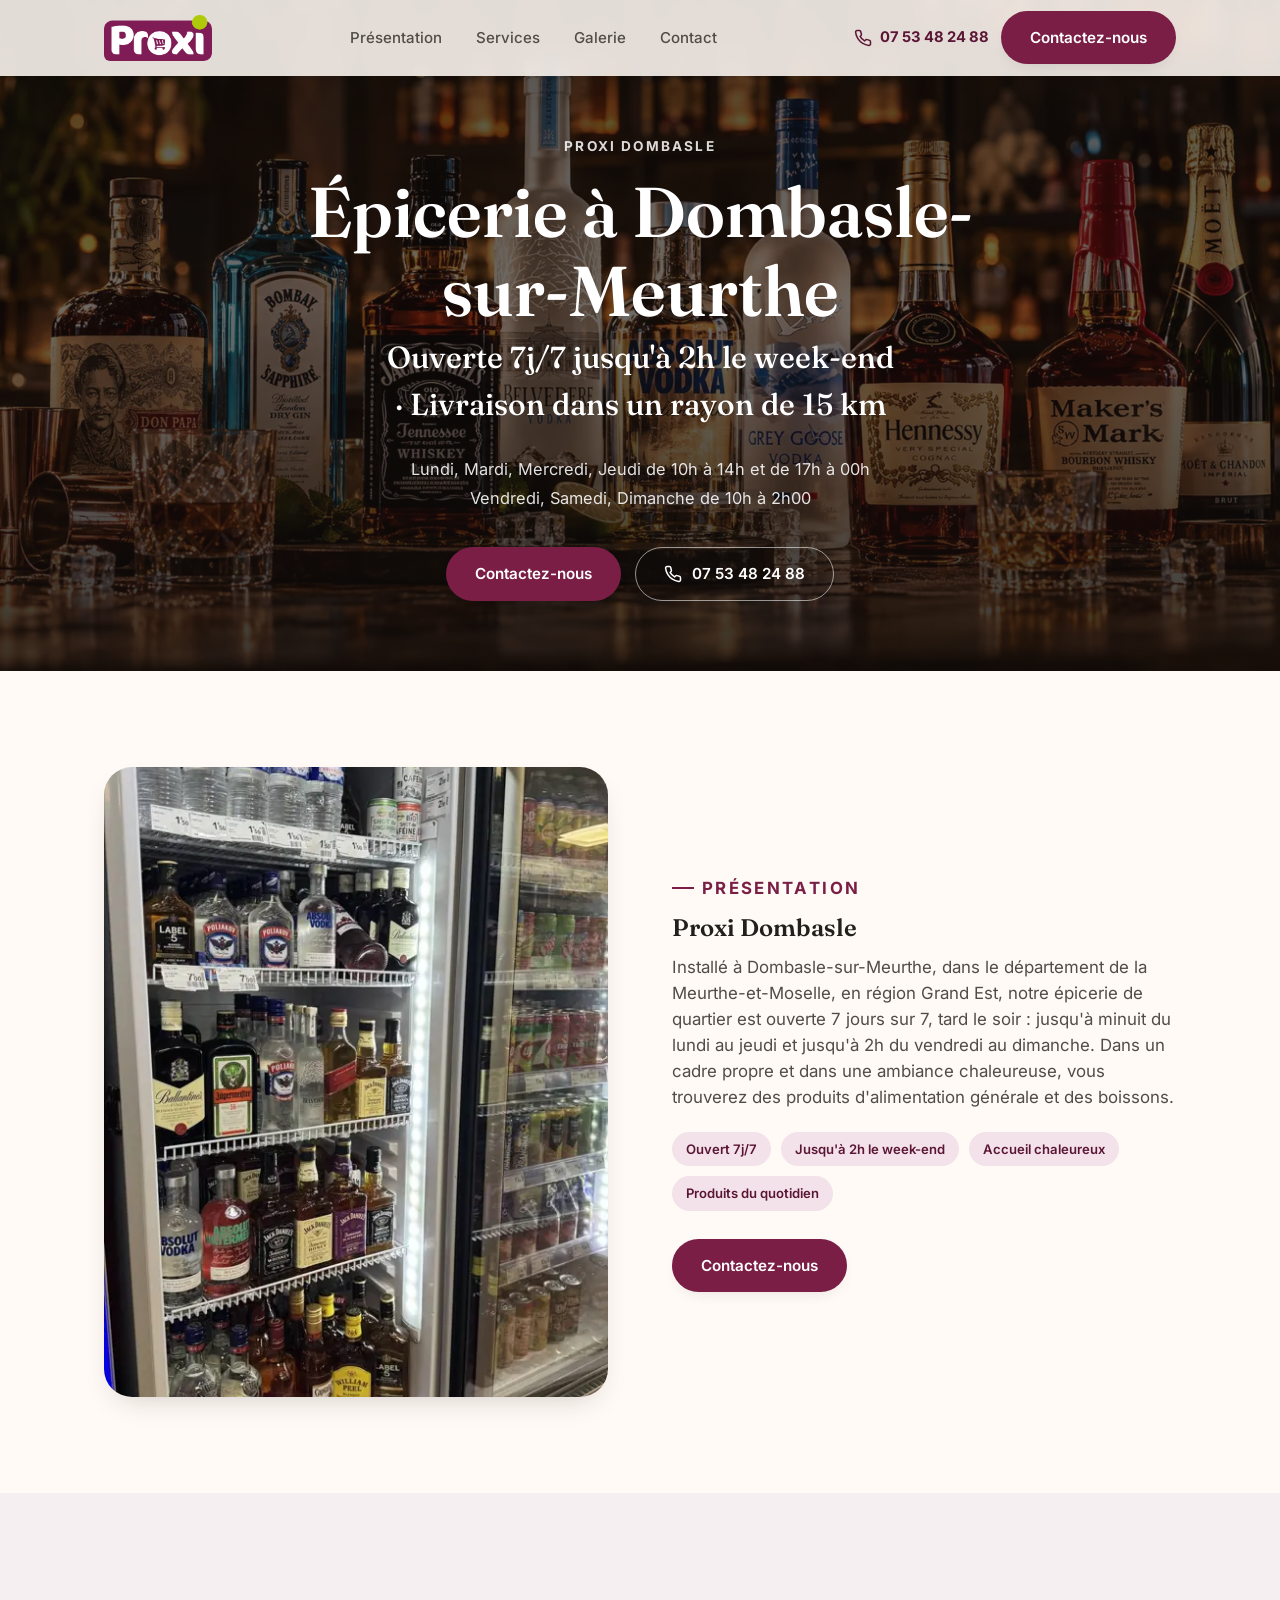
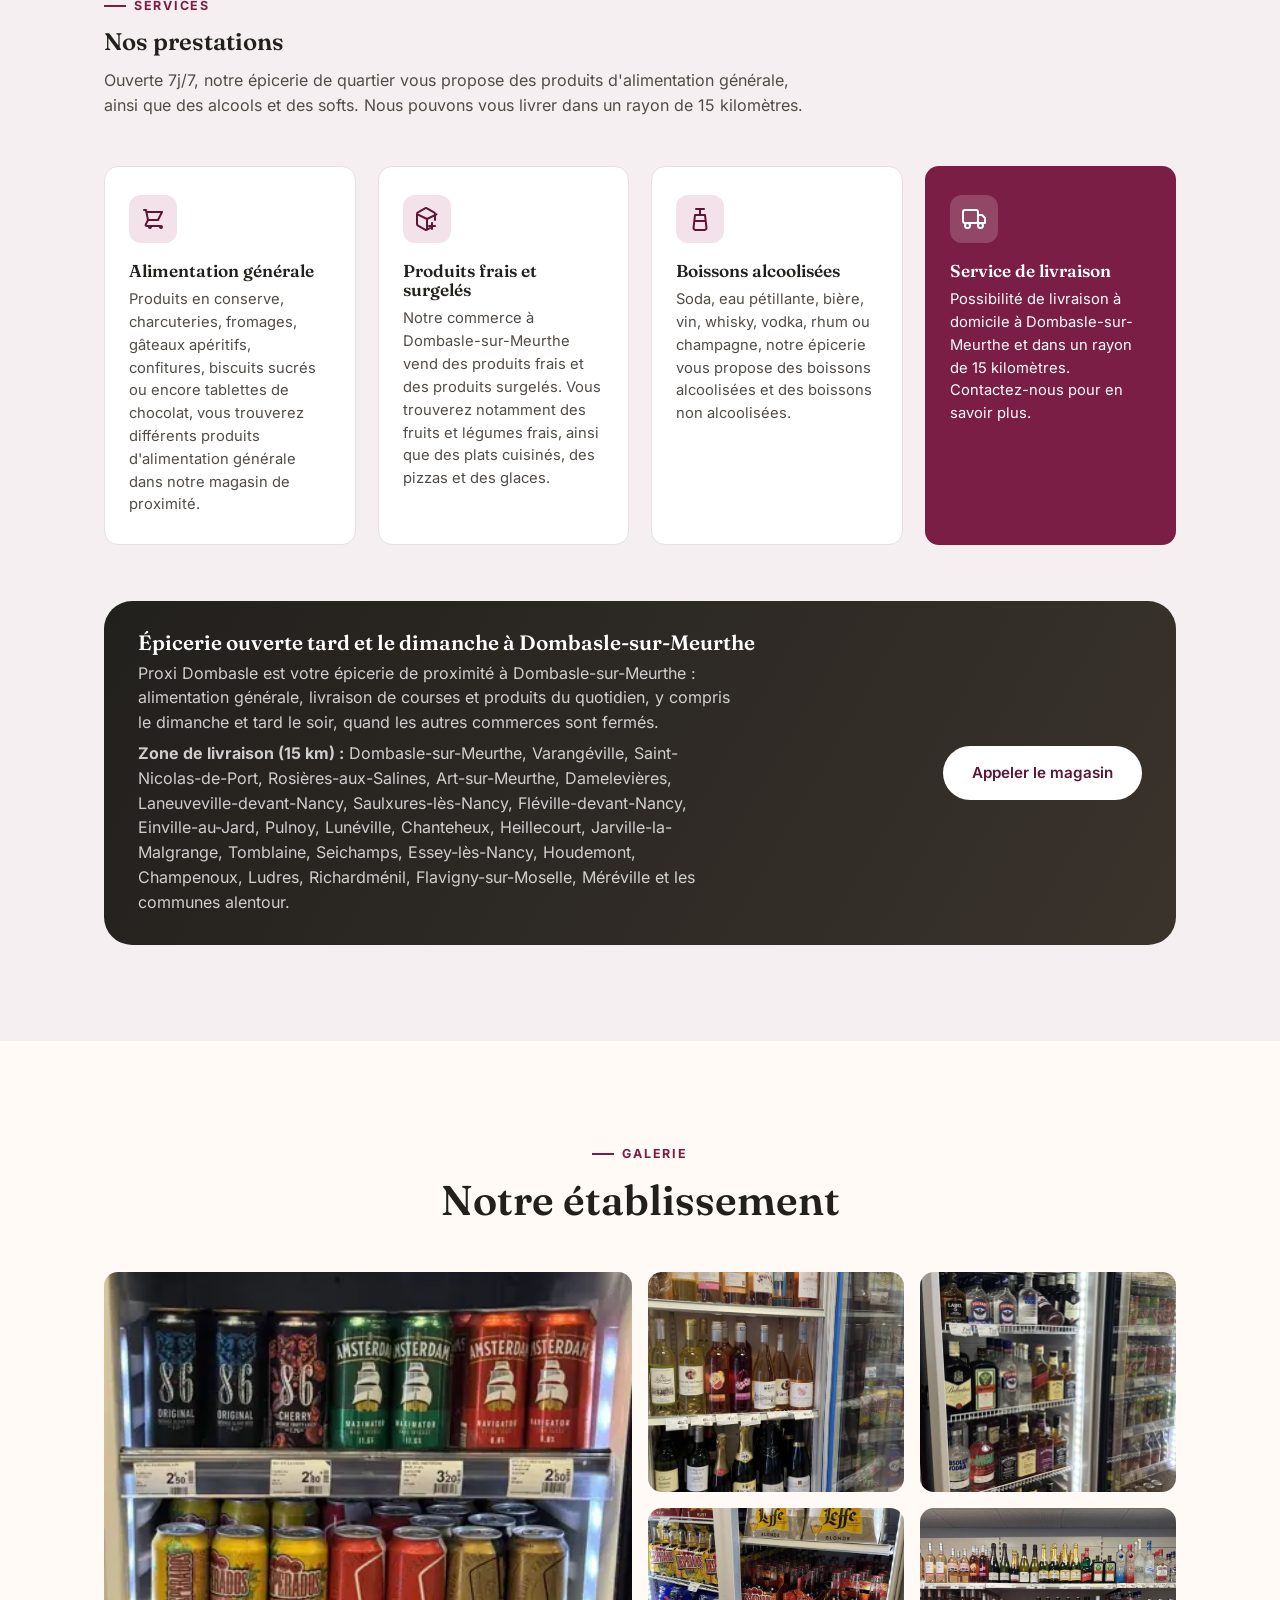
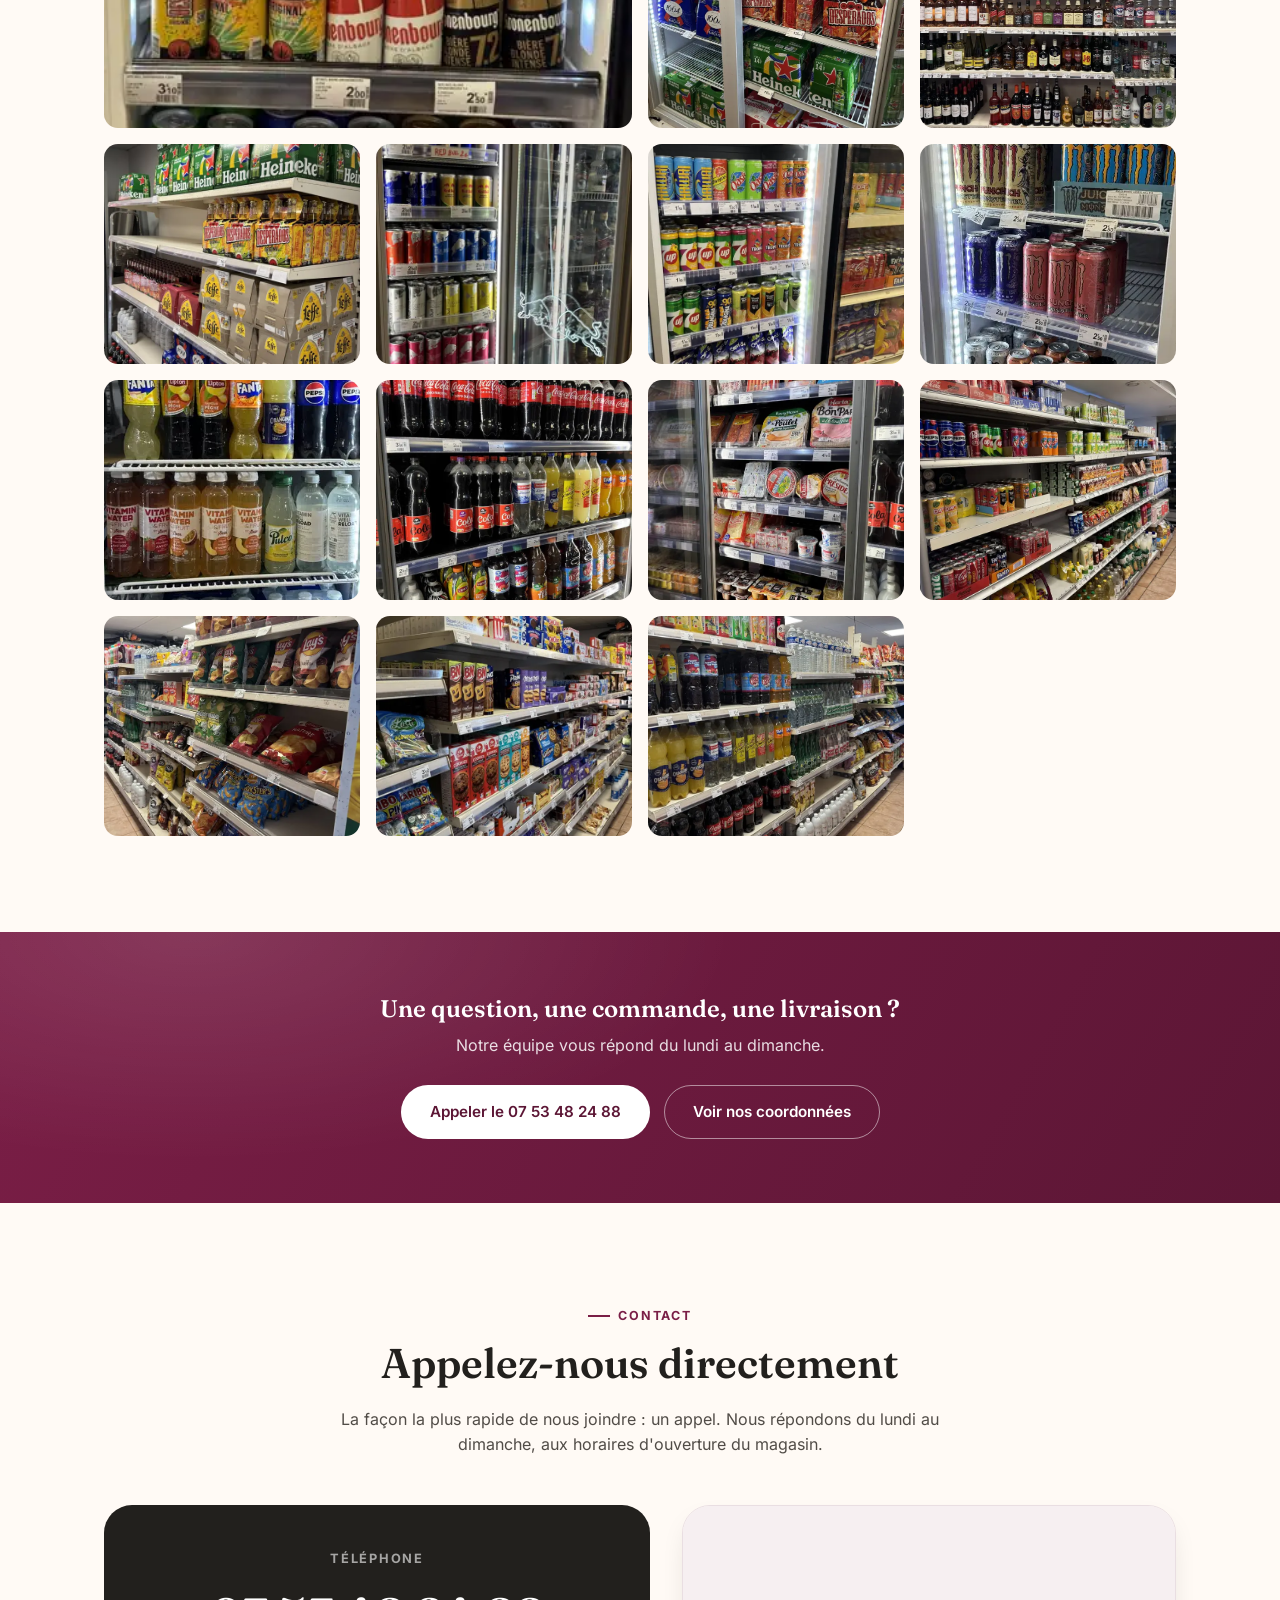
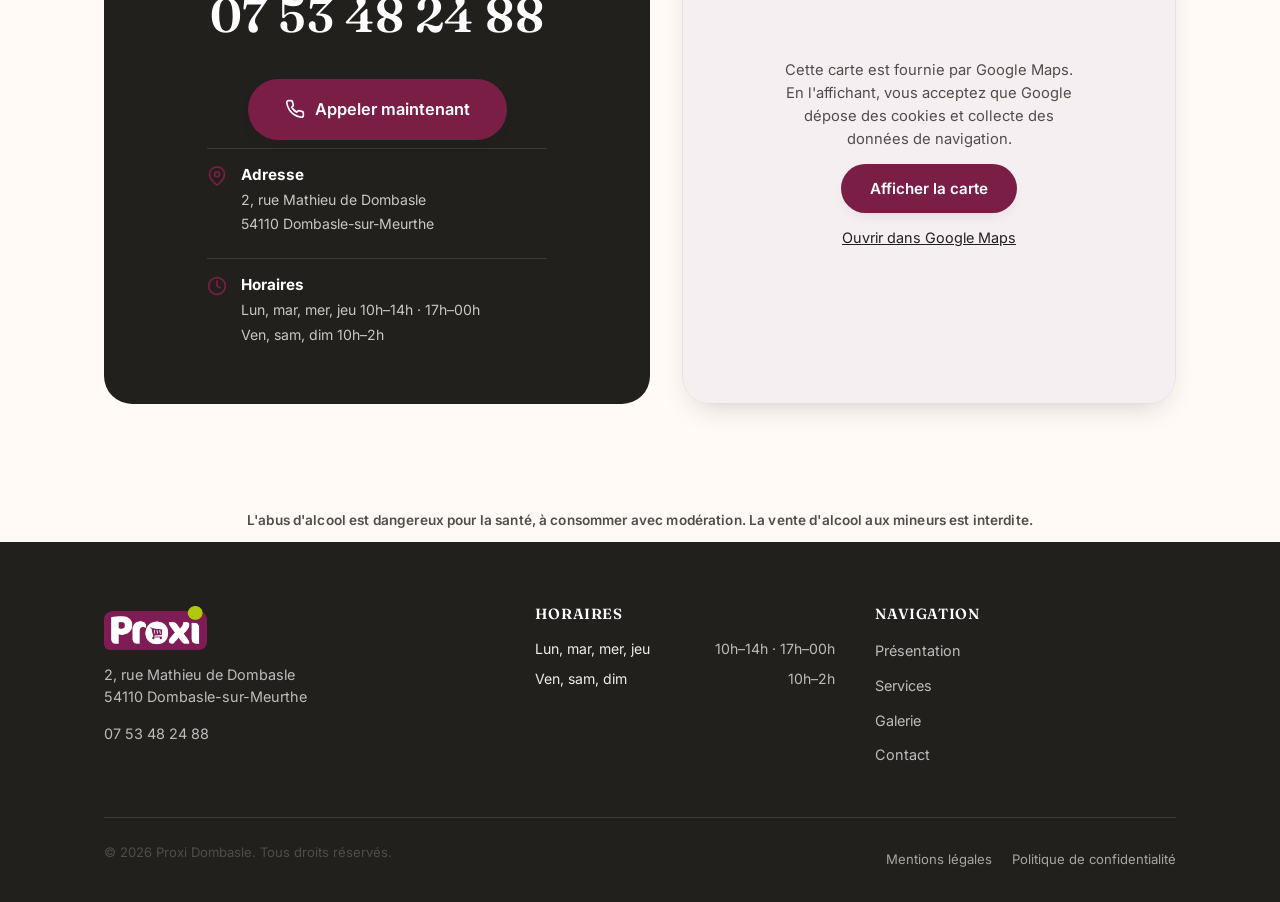
==== commit be2e1090: "Zone de livraison réduite à 15 km Co-Authored-By: Claude Opus 5.5 <noreply@anthropic.com> Claude-Ses" ====
--- a/proxi-dombasle/index.html
+++ b/proxi-dombasle/index.html
@@ -3,15 +3,15 @@
 <head>
 <meta charset="UTF-8">
 <meta name="viewport" content="width=device-width, initial-scale=1.0">
-<title>Proxi Dombasle – Épicerie ouverte tard à Dombasle-sur-Meurthe | Livraison 20 km</title>
-<meta name="description" content="Épicerie de proximité à Dombasle-sur-Meurthe (54110), ouverte 7j/7 jusqu'à minuit en semaine et 2h le week-end. Alimentation, produits frais, boissons. Livraison dans un rayon de 20 km. ☎ 07 53 48 24 88">
+<title>Proxi Dombasle – Épicerie ouverte tard à Dombasle-sur-Meurthe | Livraison 15 km</title>
+<meta name="description" content="Épicerie de proximité à Dombasle-sur-Meurthe (54110), ouverte 7j/7 jusqu'à minuit en semaine et 2h le week-end. Alimentation, produits frais, boissons. Livraison dans un rayon de 15 km. ☎ 07 53 48 24 88">
 <link rel="canonical" href="https://proxidombasle.fr/">
 
 <!-- Open Graph -->
 <meta property="og:type" content="website">
 <meta property="og:site_name" content="Proxi Dombasle">
 <meta property="og:title" content="Proxi Dombasle – Épicerie à Dombasle-sur-Meurthe">
-<meta property="og:description" content="Épicerie de proximité ouverte 7j/7 et tard le soir à Dombasle-sur-Meurthe. Alimentation générale, produits frais, boissons. Livraison dans un rayon de 20 km.">
+<meta property="og:description" content="Épicerie de proximité ouverte 7j/7 et tard le soir à Dombasle-sur-Meurthe. Alimentation générale, produits frais, boissons. Livraison dans un rayon de 15 km.">
 <meta property="og:url" content="https://proxidombasle.fr/">
 <meta property="og:locale" content="fr_FR">
 <meta property="og:image" content="https://proxidombasle.fr/images/og-image.jpg">
@@ -55,7 +55,7 @@
   "areaServed": {
     "@type": "GeoCircle",
     "geoMidpoint": { "@type": "GeoCoordinates", "latitude": 48.6255099, "longitude": 6.3468751 },
-    "geoRadius": "20000"
+    "geoRadius": "15000"
   }
 }
 </script>
@@ -101,7 +101,7 @@
       <div class="hero-inner">
         <p class="hero-kicker">Proxi Dombasle</p>
         <h1>Épicerie à Dombasle-sur-Meurthe</h1>
-        <p class="hero-lede">Ouverte 7j/7 jusqu'à 2h le week-end · Livraison dans un rayon de 20 km</p>
+        <p class="hero-lede">Ouverte 7j/7 jusqu'à 2h le week-end · Livraison dans un rayon de 15 km</p>
         <p class="hero-hours">
           <span>Lundi, Mardi, Mercredi, Jeudi de 10h à 14h et de 17h à 00h</span>
           <span>Vendredi, Samedi, Dimanche de 10h à 2h00</span>
@@ -144,7 +144,7 @@
       <div class="services-intro">
         <p class="eyebrow">Services</p>
         <h2>Nos prestations</h2>
-        <p>Ouverte 7j/7, notre épicerie de quartier vous propose des produits d'alimentation générale, ainsi que des alcools et des softs. Nous pouvons vous livrer dans un rayon de 20 kilomètres.</p>
+        <p>Ouverte 7j/7, notre épicerie de quartier vous propose des produits d'alimentation générale, ainsi que des alcools et des softs. Nous pouvons vous livrer dans un rayon de 15 kilomètres.</p>
       </div>
 
       <div class="services-grid">
@@ -177,7 +177,7 @@
             <svg width="24" height="24" viewBox="0 0 24 24" fill="none" stroke="currentColor" stroke-width="2" stroke-linecap="round" stroke-linejoin="round"><rect x="1" y="3" width="15" height="13" rx="2"/><path d="M16 8h4l3 3v5h-7V8z"/><circle cx="5.5" cy="18.5" r="2.5"/><circle cx="18.5" cy="18.5" r="2.5"/></svg>
           </div>
           <h3>Service de livraison</h3>
-          <p>Possibilité de livraison à domicile à Dombasle-sur-Meurthe et dans un rayon de 20 kilomètres. Contactez-nous pour en savoir plus.</p>
+          <p>Possibilité de livraison à domicile à Dombasle-sur-Meurthe et dans un rayon de 15 kilomètres. Contactez-nous pour en savoir plus.</p>
         </article>
       </div>
 
@@ -185,7 +185,7 @@
         <div>
           <h3>Épicerie ouverte tard et le dimanche à Dombasle-sur-Meurthe</h3>
           <p>Proxi Dombasle est votre épicerie de proximité à Dombasle-sur-Meurthe : alimentation générale, livraison de courses et produits du quotidien, y compris le dimanche et tard le soir, quand les autres commerces sont fermés.</p>
-          <p><strong>Zone de livraison (20 km) :</strong> Dombasle-sur-Meurthe, Varangéville, Saint-Nicolas-de-Port, Rosières-aux-Salines, Art-sur-Meurthe, Damelevières, Laneuveville-devant-Nancy, Saulxures-lès-Nancy, Fléville-devant-Nancy, Einville-au-Jard, Pulnoy, Lunéville, Heillecourt, Jarville-la-Malgrange, Tomblaine, Seichamps, Essey-lès-Nancy, Houdemont, Ludres, Vandœuvre-lès-Nancy, Saint-Max, Nancy, Chanteheux, Villers-lès-Nancy, Malzéville, Laxou, Neuves-Maisons, Bayon et les communes alentour.</p>
+          <p><strong>Zone de livraison (15 km) :</strong> Dombasle-sur-Meurthe, Varangéville, Saint-Nicolas-de-Port, Rosières-aux-Salines, Art-sur-Meurthe, Damelevières, Laneuveville-devant-Nancy, Saulxures-lès-Nancy, Fléville-devant-Nancy, Einville-au-Jard, Pulnoy, Lunéville, Chanteheux, Heillecourt, Jarville-la-Malgrange, Tomblaine, Seichamps, Essey-lès-Nancy, Houdemont, Champenoux, Ludres, Richardménil, Flavigny-sur-Moselle, Méréville et les communes alentour.</p>
         </div>
         <a href="tel:+33753482488" class="btn btn-light">Appeler le magasin</a>
       </div>
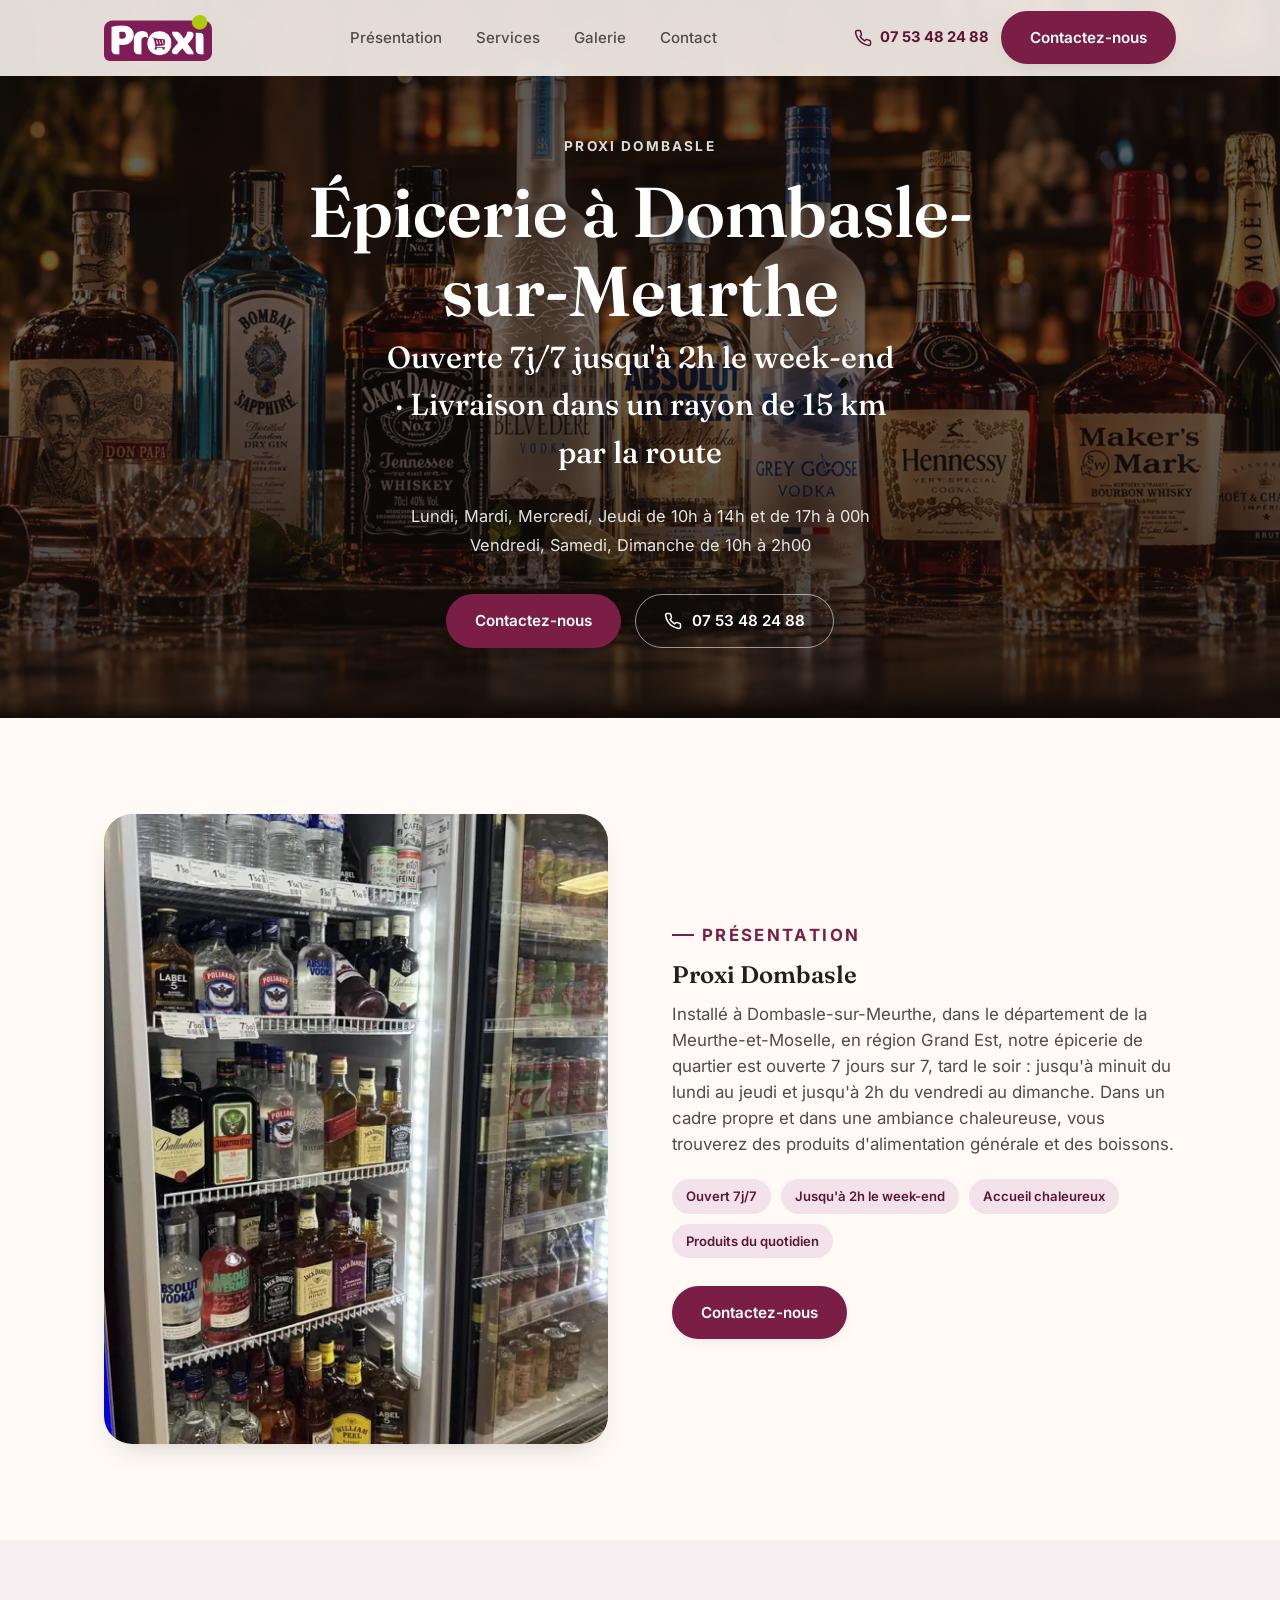
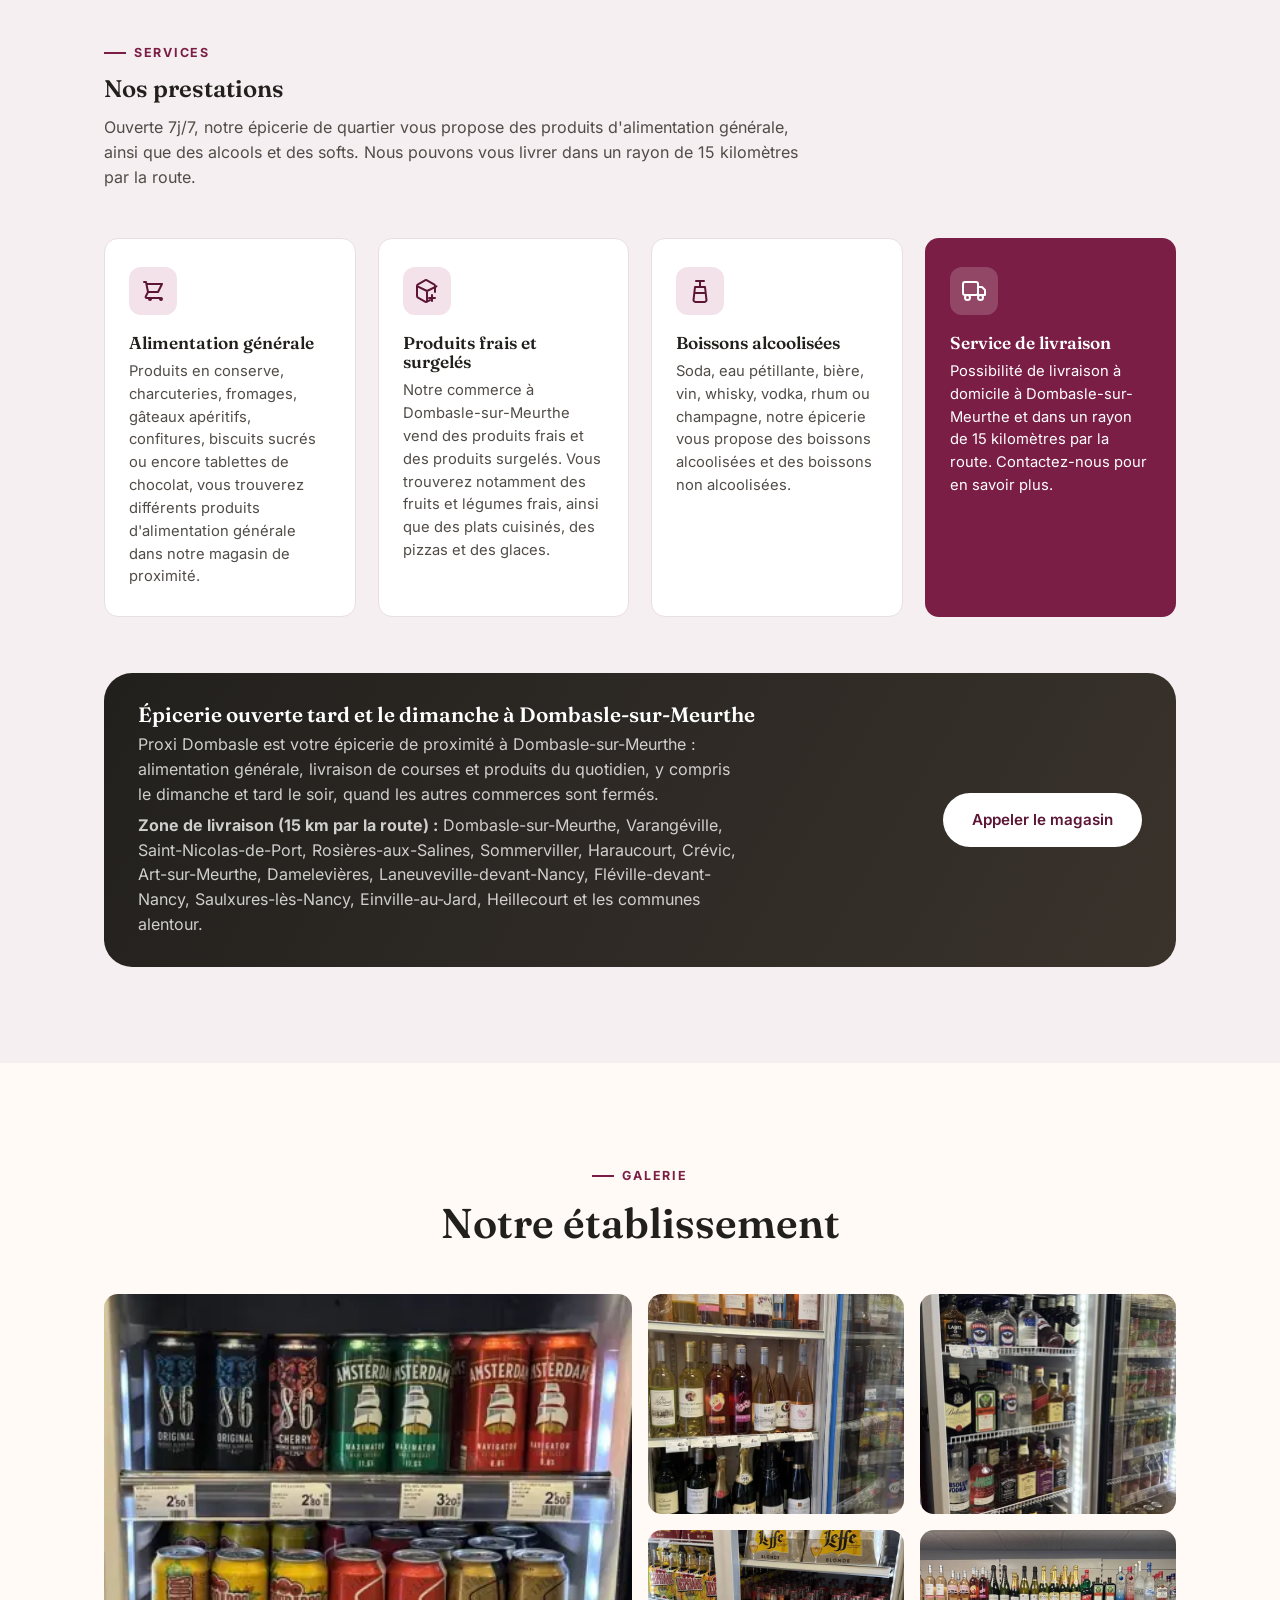
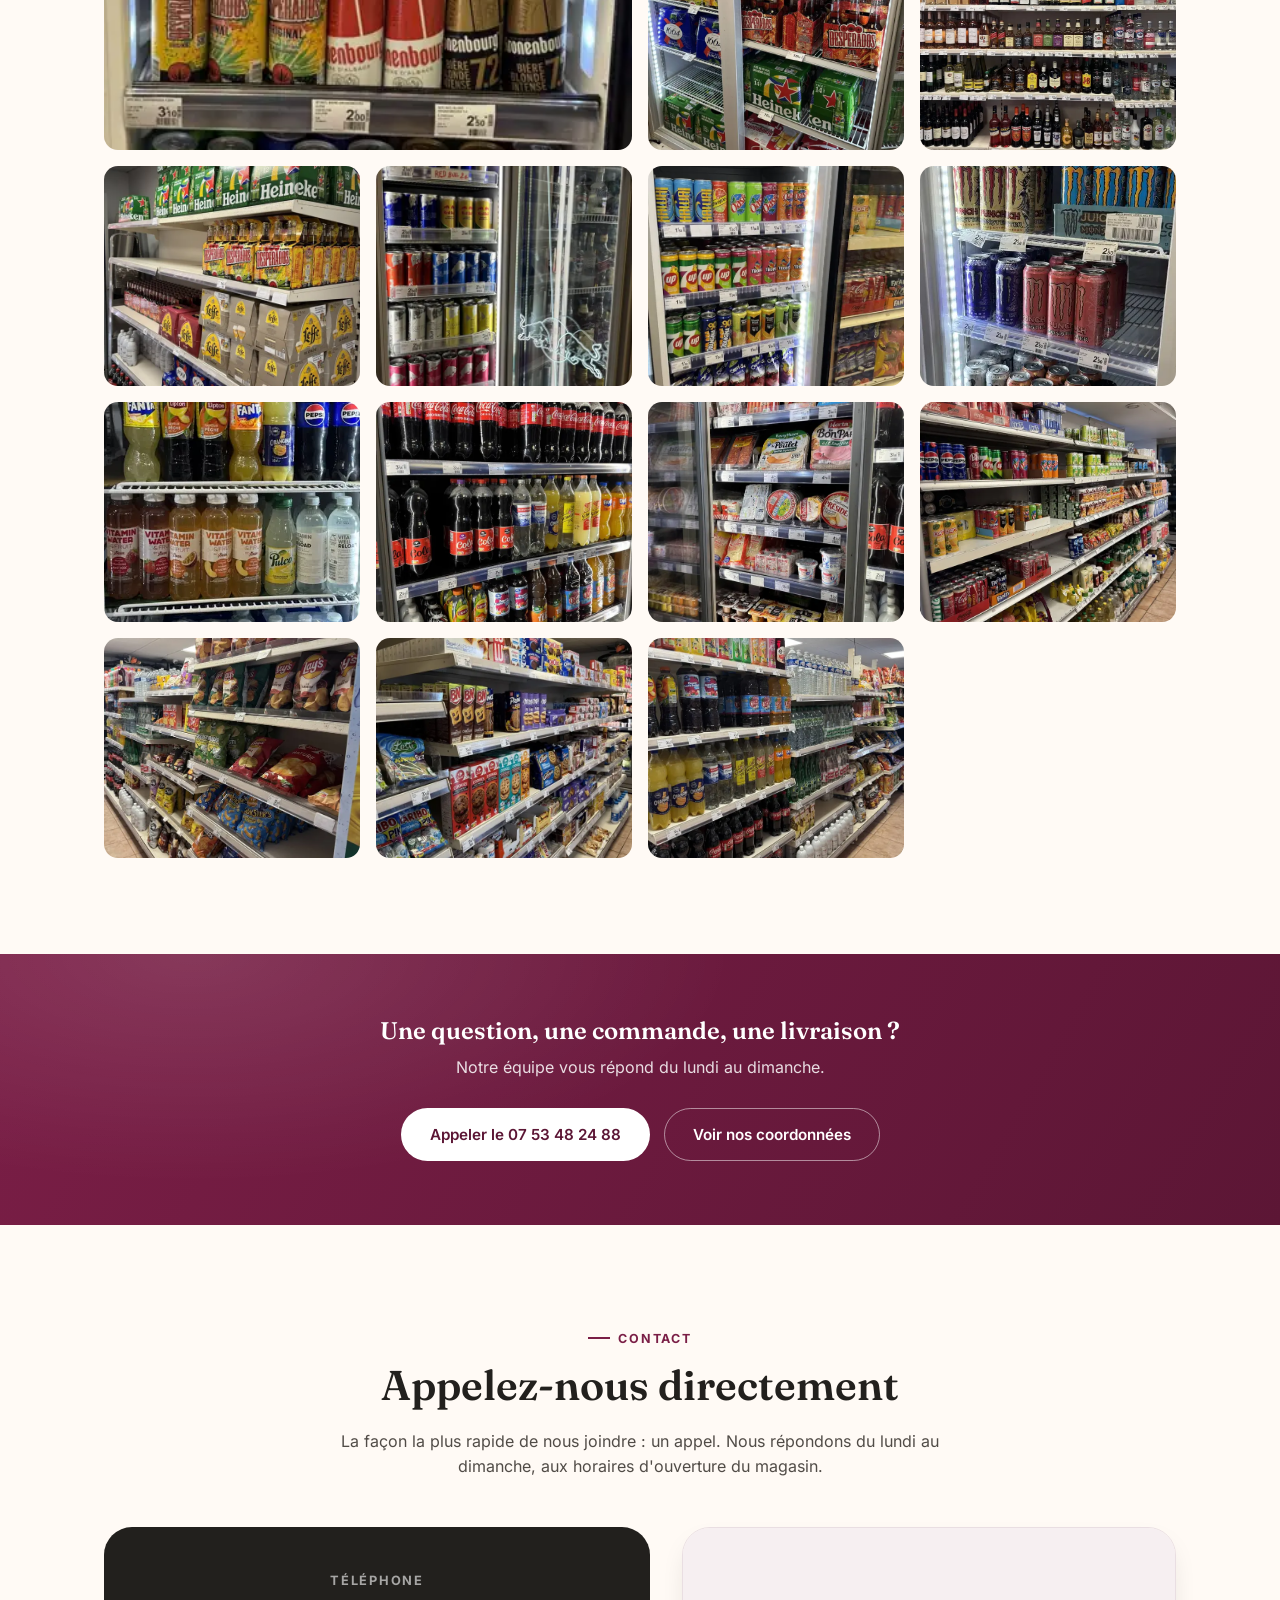
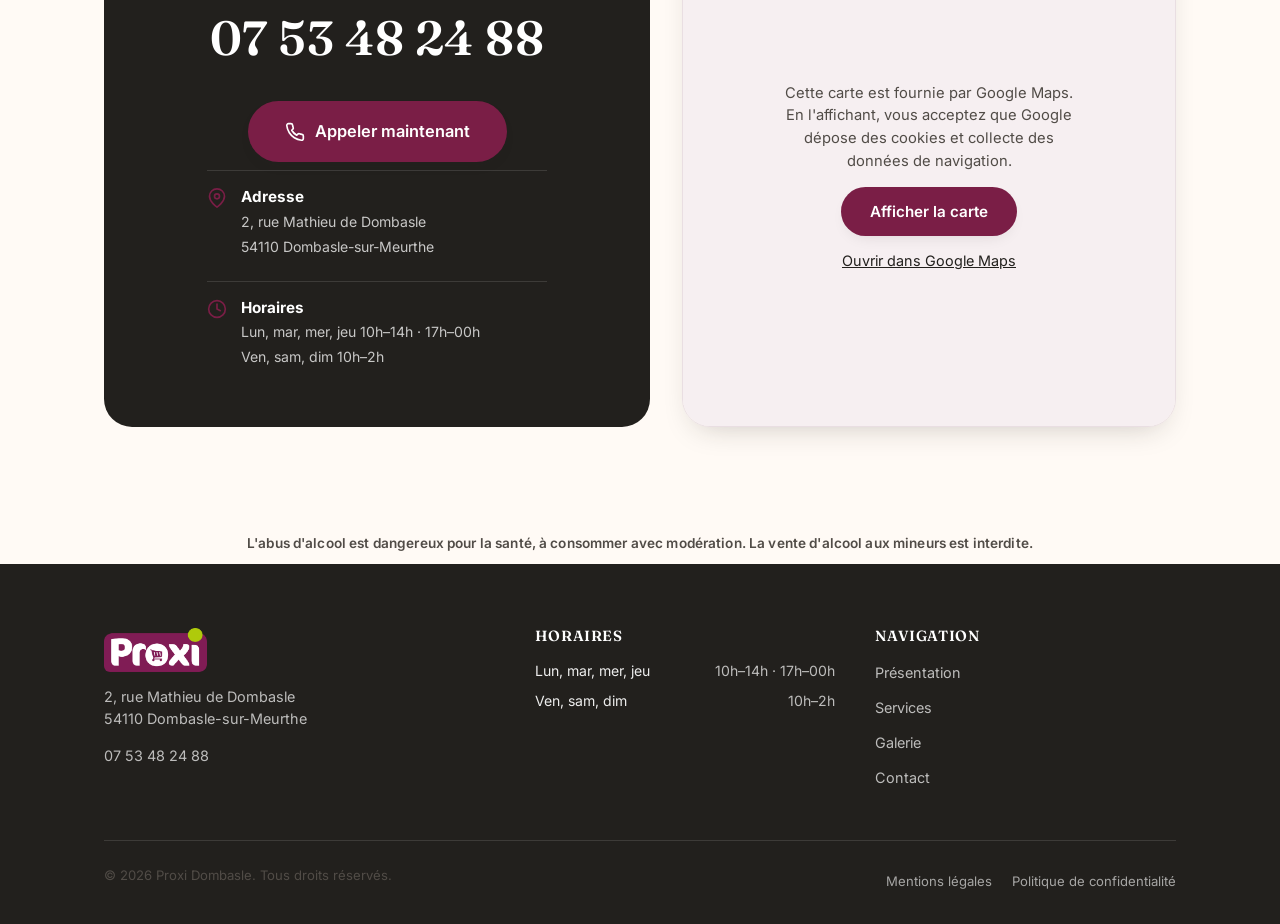
==== commit 77281366: "Zone de livraison : 15 km par la route Co-Authored-By: Claude Opus 5.5 <noreply@anthropic.com> Claud" ====
--- a/proxi-dombasle/index.html
+++ b/proxi-dombasle/index.html
@@ -4,14 +4,14 @@
 <meta charset="UTF-8">
 <meta name="viewport" content="width=device-width, initial-scale=1.0">
 <title>Proxi Dombasle – Épicerie ouverte tard à Dombasle-sur-Meurthe | Livraison 15 km</title>
-<meta name="description" content="Épicerie de proximité à Dombasle-sur-Meurthe (54110), ouverte 7j/7 jusqu'à minuit en semaine et 2h le week-end. Alimentation, produits frais, boissons. Livraison dans un rayon de 15 km. ☎ 07 53 48 24 88">
+<meta name="description" content="Épicerie de proximité à Dombasle-sur-Meurthe (54110), ouverte 7j/7 jusqu'à minuit en semaine et 2h le week-end. Alimentation, produits frais, boissons. Livraison dans un rayon de 15 km par la route. ☎ 07 53 48 24 88">
 <link rel="canonical" href="https://proxidombasle.fr/">
 
 <!-- Open Graph -->
 <meta property="og:type" content="website">
 <meta property="og:site_name" content="Proxi Dombasle">
 <meta property="og:title" content="Proxi Dombasle – Épicerie à Dombasle-sur-Meurthe">
-<meta property="og:description" content="Épicerie de proximité ouverte 7j/7 et tard le soir à Dombasle-sur-Meurthe. Alimentation générale, produits frais, boissons. Livraison dans un rayon de 15 km.">
+<meta property="og:description" content="Épicerie de proximité ouverte 7j/7 et tard le soir à Dombasle-sur-Meurthe. Alimentation générale, produits frais, boissons. Livraison dans un rayon de 15 km par la route.">
 <meta property="og:url" content="https://proxidombasle.fr/">
 <meta property="og:locale" content="fr_FR">
 <meta property="og:image" content="https://proxidombasle.fr/images/og-image.jpg">
@@ -101,7 +101,7 @@
       <div class="hero-inner">
         <p class="hero-kicker">Proxi Dombasle</p>
         <h1>Épicerie à Dombasle-sur-Meurthe</h1>
-        <p class="hero-lede">Ouverte 7j/7 jusqu'à 2h le week-end · Livraison dans un rayon de 15 km</p>
+        <p class="hero-lede">Ouverte 7j/7 jusqu'à 2h le week-end · Livraison dans un rayon de 15 km par la route</p>
         <p class="hero-hours">
           <span>Lundi, Mardi, Mercredi, Jeudi de 10h à 14h et de 17h à 00h</span>
           <span>Vendredi, Samedi, Dimanche de 10h à 2h00</span>
@@ -144,7 +144,7 @@
       <div class="services-intro">
         <p class="eyebrow">Services</p>
         <h2>Nos prestations</h2>
-        <p>Ouverte 7j/7, notre épicerie de quartier vous propose des produits d'alimentation générale, ainsi que des alcools et des softs. Nous pouvons vous livrer dans un rayon de 15 kilomètres.</p>
+        <p>Ouverte 7j/7, notre épicerie de quartier vous propose des produits d'alimentation générale, ainsi que des alcools et des softs. Nous pouvons vous livrer dans un rayon de 15 kilomètres par la route.</p>
       </div>
 
       <div class="services-grid">
@@ -177,7 +177,7 @@
             <svg width="24" height="24" viewBox="0 0 24 24" fill="none" stroke="currentColor" stroke-width="2" stroke-linecap="round" stroke-linejoin="round"><rect x="1" y="3" width="15" height="13" rx="2"/><path d="M16 8h4l3 3v5h-7V8z"/><circle cx="5.5" cy="18.5" r="2.5"/><circle cx="18.5" cy="18.5" r="2.5"/></svg>
           </div>
           <h3>Service de livraison</h3>
-          <p>Possibilité de livraison à domicile à Dombasle-sur-Meurthe et dans un rayon de 15 kilomètres. Contactez-nous pour en savoir plus.</p>
+          <p>Possibilité de livraison à domicile à Dombasle-sur-Meurthe et dans un rayon de 15 kilomètres par la route. Contactez-nous pour en savoir plus.</p>
         </article>
       </div>
 
@@ -185,7 +185,7 @@
         <div>
           <h3>Épicerie ouverte tard et le dimanche à Dombasle-sur-Meurthe</h3>
           <p>Proxi Dombasle est votre épicerie de proximité à Dombasle-sur-Meurthe : alimentation générale, livraison de courses et produits du quotidien, y compris le dimanche et tard le soir, quand les autres commerces sont fermés.</p>
-          <p><strong>Zone de livraison (15 km) :</strong> Dombasle-sur-Meurthe, Varangéville, Saint-Nicolas-de-Port, Rosières-aux-Salines, Art-sur-Meurthe, Damelevières, Laneuveville-devant-Nancy, Saulxures-lès-Nancy, Fléville-devant-Nancy, Einville-au-Jard, Pulnoy, Lunéville, Chanteheux, Heillecourt, Jarville-la-Malgrange, Tomblaine, Seichamps, Essey-lès-Nancy, Houdemont, Champenoux, Ludres, Richardménil, Flavigny-sur-Moselle, Méréville et les communes alentour.</p>
+          <p><strong>Zone de livraison (15 km par la route) :</strong> Dombasle-sur-Meurthe, Varangéville, Saint-Nicolas-de-Port, Rosières-aux-Salines, Sommerviller, Haraucourt, Crévic, Art-sur-Meurthe, Damelevières, Laneuveville-devant-Nancy, Fléville-devant-Nancy, Saulxures-lès-Nancy, Einville-au-Jard, Heillecourt et les communes alentour.</p>
         </div>
         <a href="tel:+33753482488" class="btn btn-light">Appeler le magasin</a>
       </div>
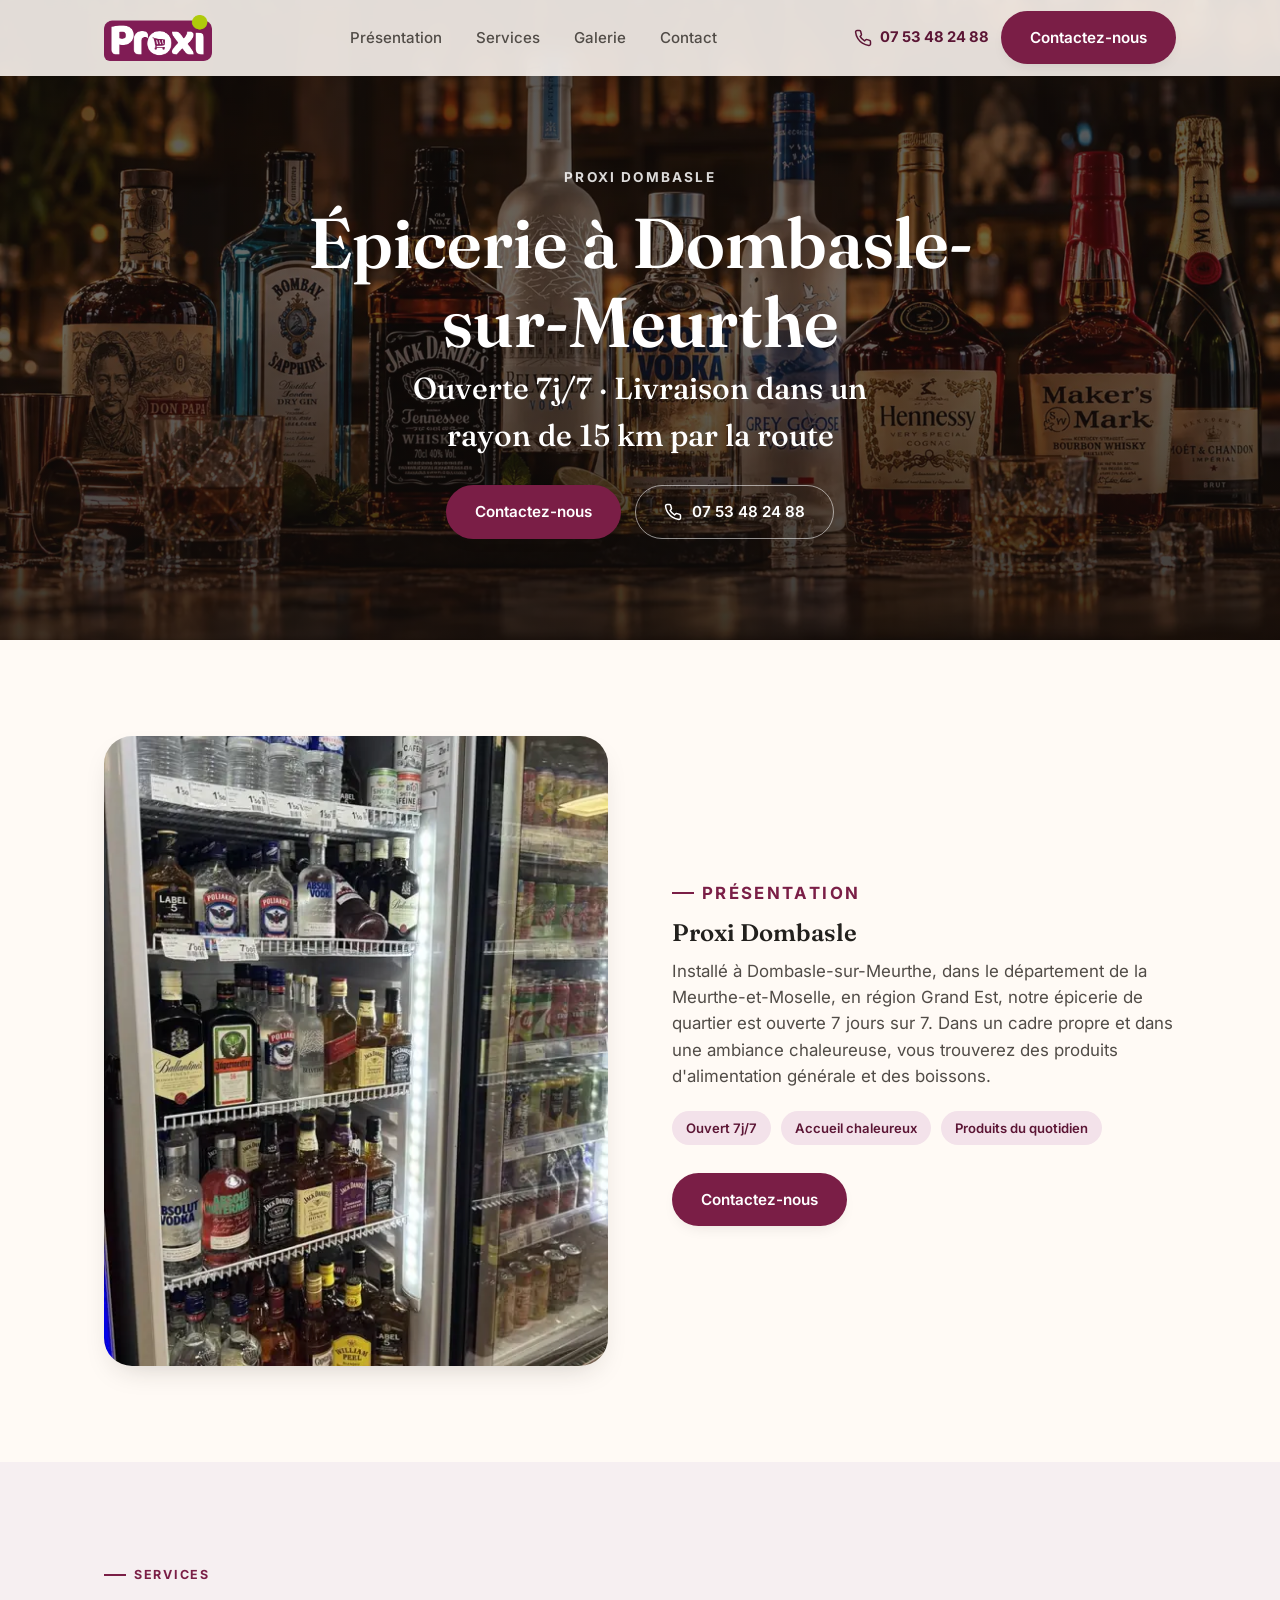
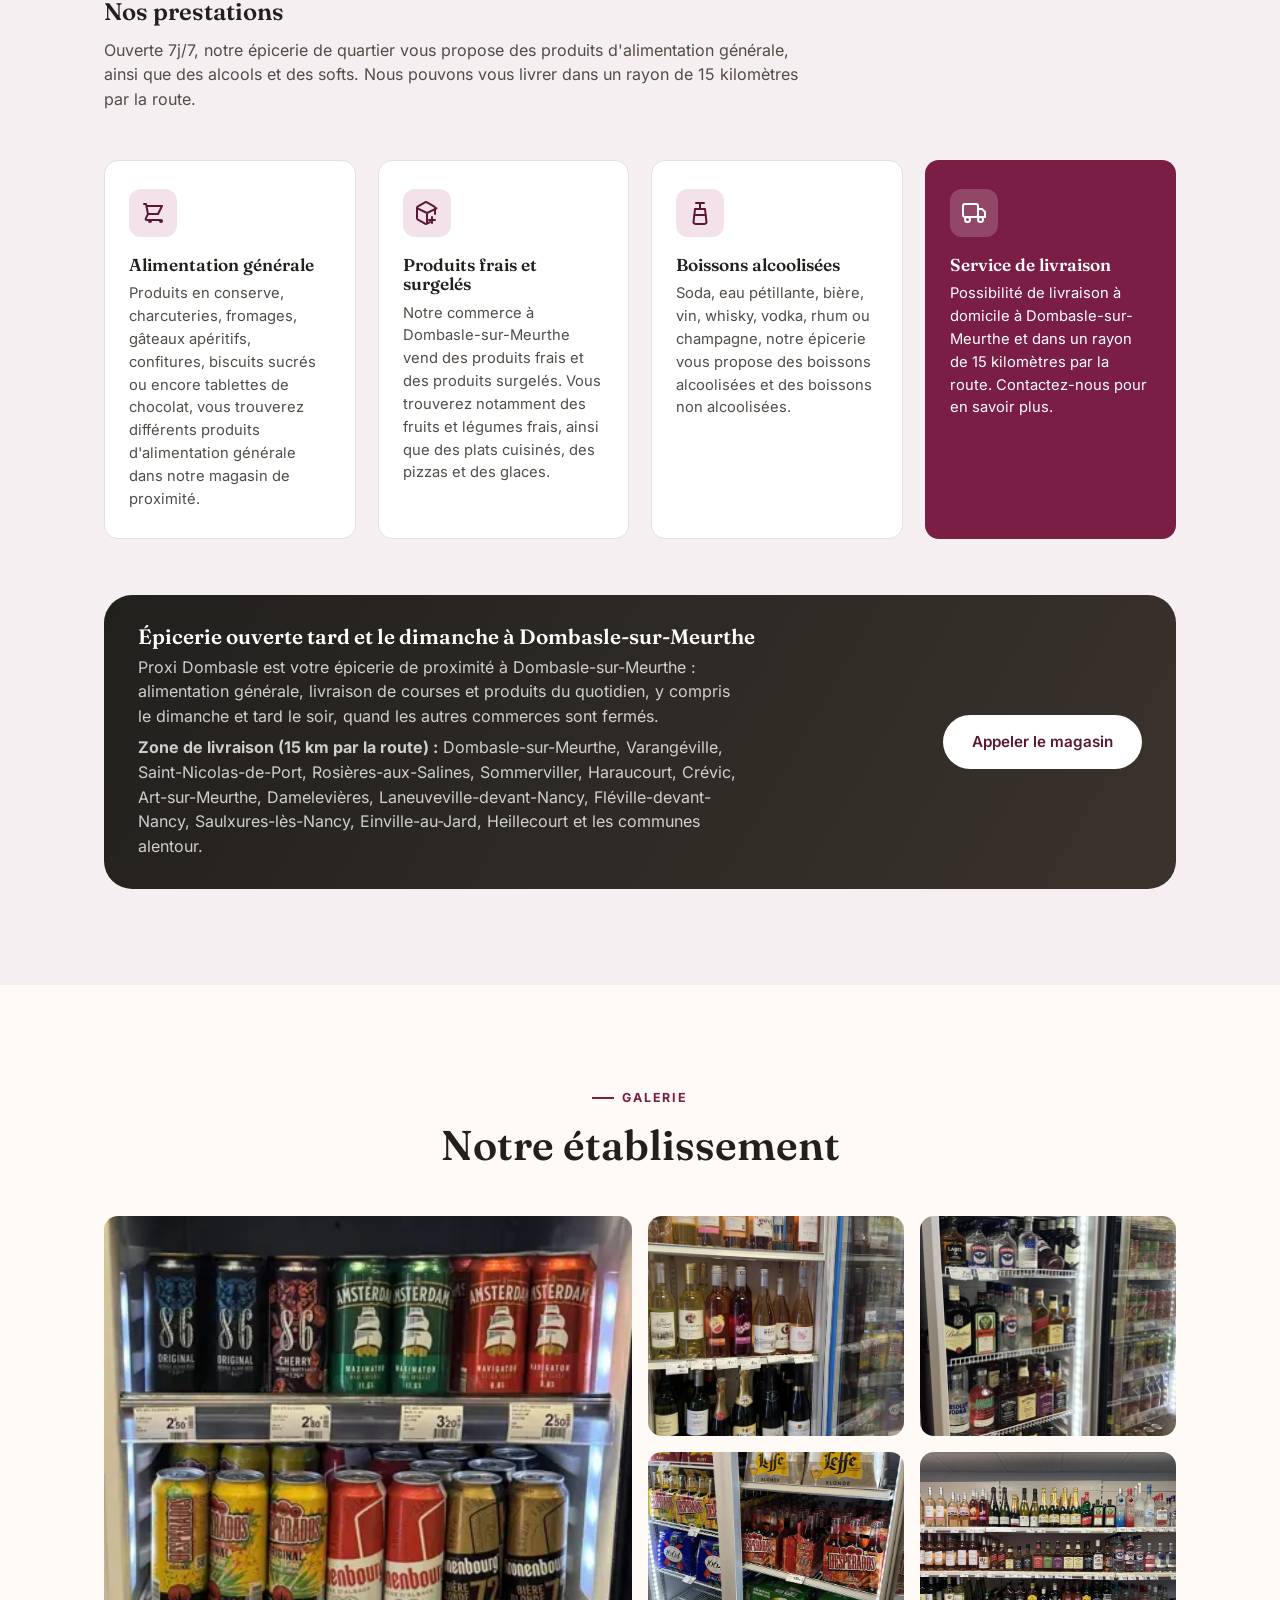
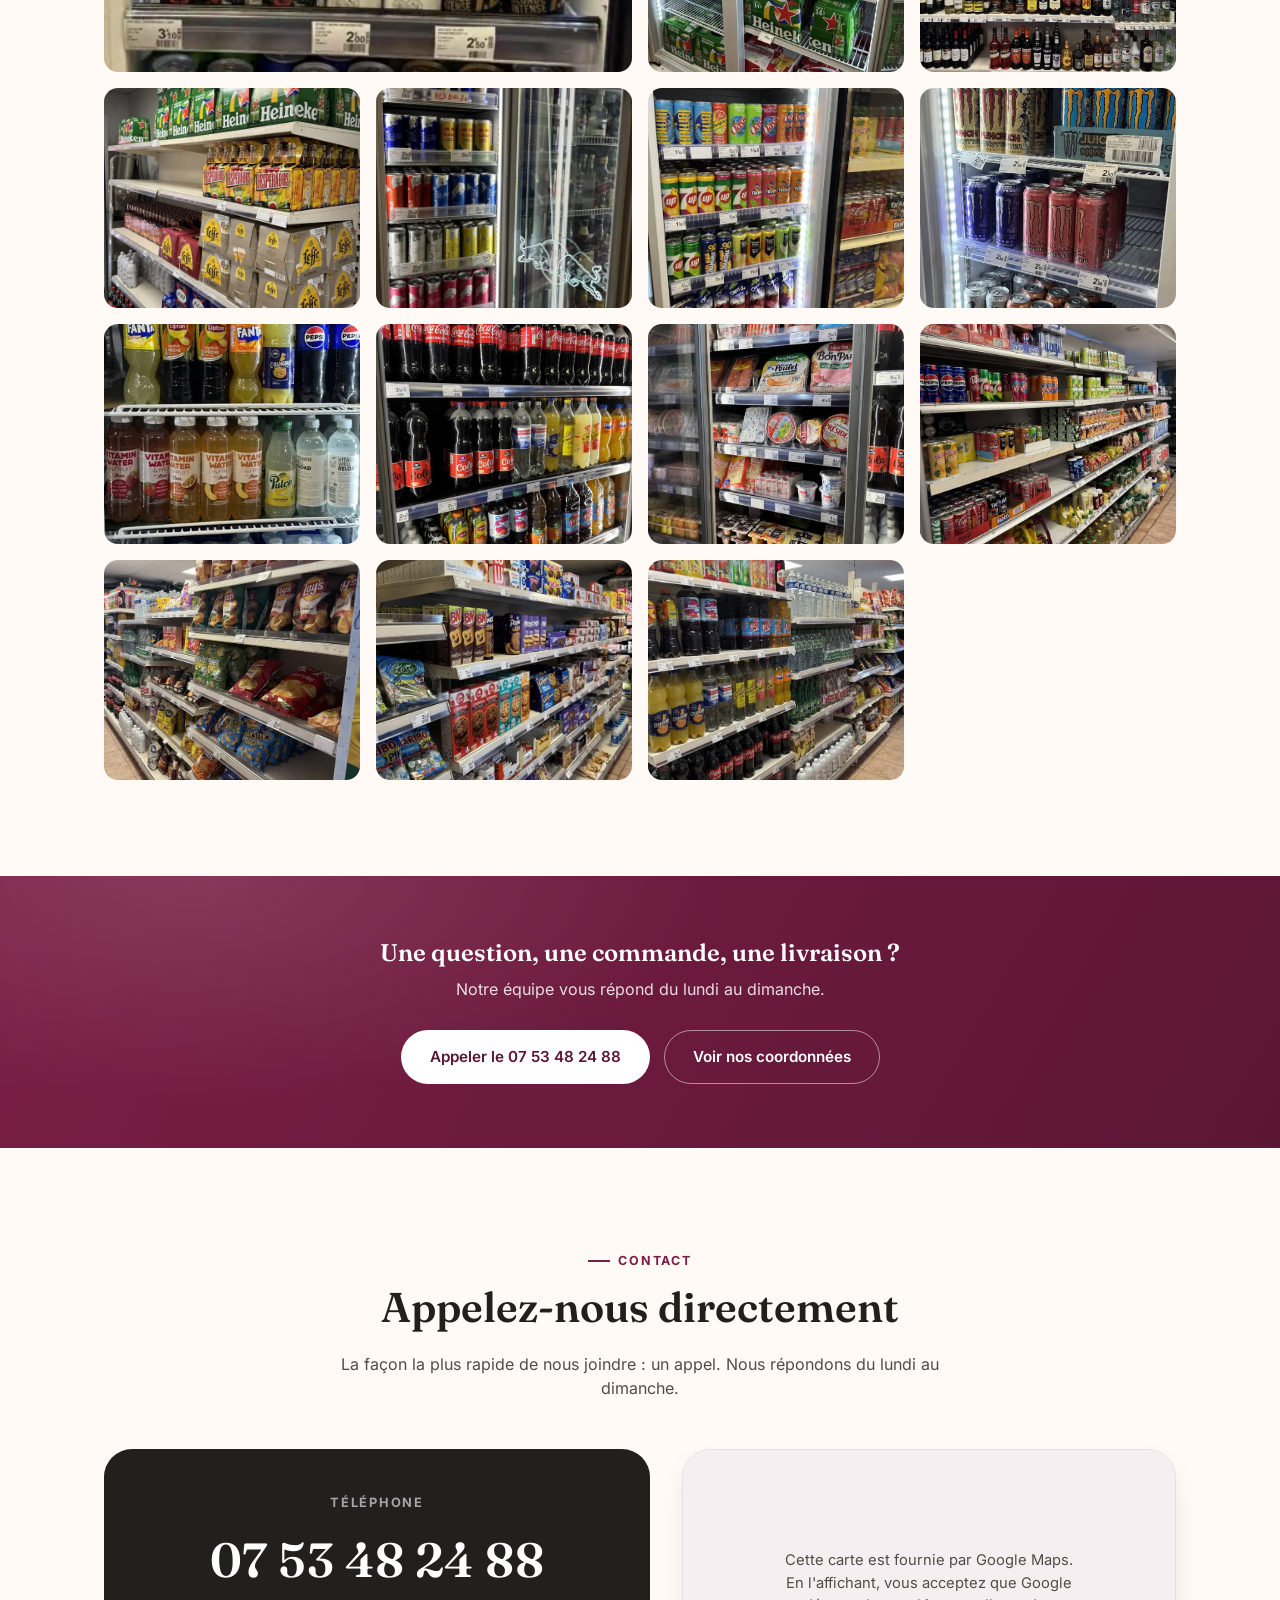
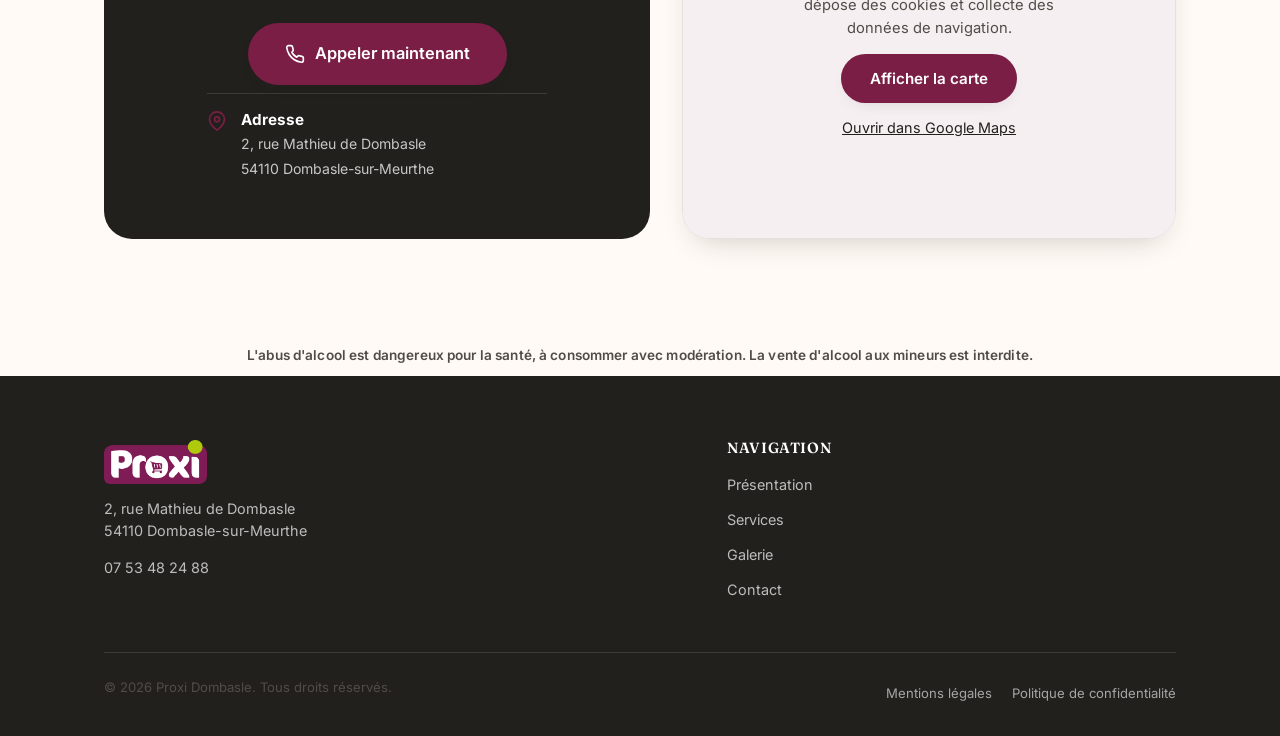
==== commit 05fc7a14: "Suppression des horaires et nettoyage du sitemap - Horaires retirés partout (accueil, contact, pied " ====
--- a/proxi-dombasle/index.html
+++ b/proxi-dombasle/index.html
@@ -4,7 +4,7 @@
 <meta charset="UTF-8">
 <meta name="viewport" content="width=device-width, initial-scale=1.0">
 <title>Proxi Dombasle – Épicerie ouverte tard à Dombasle-sur-Meurthe | Livraison 15 km</title>
-<meta name="description" content="Épicerie de proximité à Dombasle-sur-Meurthe (54110), ouverte 7j/7 jusqu'à minuit en semaine et 2h le week-end. Alimentation, produits frais, boissons. Livraison dans un rayon de 15 km par la route. ☎ 07 53 48 24 88">
+<meta name="description" content="Épicerie de proximité à Dombasle-sur-Meurthe (54110), ouverte 7j/7. Alimentation, produits frais, boissons. Livraison dans un rayon de 15 km par la route. ☎ 07 53 48 24 88">
 <link rel="canonical" href="https://proxidombasle.fr/">
 
 <!-- Open Graph -->
@@ -46,11 +46,6 @@
     "longitude": 6.3468751
   },
   "url": "https://proxidombasle.fr/",
-  "openingHoursSpecification": [
-    { "@type": "OpeningHoursSpecification", "dayOfWeek": ["Monday","Tuesday","Wednesday","Thursday"], "opens": "10:00", "closes": "14:00" },
-    { "@type": "OpeningHoursSpecification", "dayOfWeek": ["Monday","Tuesday","Wednesday","Thursday"], "opens": "17:00", "closes": "00:00" },
-    { "@type": "OpeningHoursSpecification", "dayOfWeek": ["Friday","Saturday","Sunday"], "opens": "10:00", "closes": "02:00" }
-  ],
   "email": "contact@proxidombasle.fr",
   "areaServed": {
     "@type": "GeoCircle",
@@ -101,11 +96,7 @@
       <div class="hero-inner">
         <p class="hero-kicker">Proxi Dombasle</p>
         <h1>Épicerie à Dombasle-sur-Meurthe</h1>
-        <p class="hero-lede">Ouverte 7j/7 jusqu'à 2h le week-end · Livraison dans un rayon de 15 km par la route</p>
-        <p class="hero-hours">
-          <span>Lundi, Mardi, Mercredi, Jeudi de 10h à 14h et de 17h à 00h</span>
-          <span>Vendredi, Samedi, Dimanche de 10h à 2h00</span>
-        </p>
+        <p class="hero-lede">Ouverte 7j/7 · Livraison dans un rayon de 15 km par la route</p>
         <div class="hero-actions">
           <a href="tel:+33753482488" class="btn btn-primary">Contactez-nous</a>
           <a href="tel:+33753482488" class="btn btn-ghost">
@@ -126,10 +117,9 @@
       <div class="presentation-text">
         <p class="eyebrow">Présentation</p>
         <h2>Proxi Dombasle</h2>
-        <p>Installé à Dombasle-sur-Meurthe, dans le département de la Meurthe-et-Moselle, en région Grand Est, notre épicerie de quartier est ouverte 7 jours sur 7, tard le soir : jusqu'à minuit du lundi au jeudi et jusqu'à 2h du vendredi au dimanche. Dans un cadre propre et dans une ambiance chaleureuse, vous trouverez des produits d'alimentation générale et des boissons.</p>
+        <p>Installé à Dombasle-sur-Meurthe, dans le département de la Meurthe-et-Moselle, en région Grand Est, notre épicerie de quartier est ouverte 7 jours sur 7. Dans un cadre propre et dans une ambiance chaleureuse, vous trouverez des produits d'alimentation générale et des boissons.</p>
         <div class="presentation-tags">
           <span class="tag">Ouvert 7j/7</span>
-          <span class="tag">Jusqu'à 2h le week-end</span>
           <span class="tag">Accueil chaleureux</span>
           <span class="tag">Produits du quotidien</span>
         </div>
@@ -287,7 +277,7 @@
       <div class="section-head center">
         <p class="eyebrow">Contact</p>
         <h2>Appelez-nous directement</h2>
-        <p>La façon la plus rapide de nous joindre : un appel. Nous répondons du lundi au dimanche, aux horaires d'ouverture du magasin.</p>
+        <p>La façon la plus rapide de nous joindre : un appel. Nous répondons du lundi au dimanche.</p>
       </div>
 
       <div class="contact-grid">
@@ -306,13 +296,6 @@
               <span>2, rue Mathieu de Dombasle<br>54110 Dombasle-sur-Meurthe</span>
             </div>
           </div>
-          <div class="contact-info-row">
-            <svg width="20" height="20" viewBox="0 0 24 24" fill="none" stroke="currentColor" stroke-width="2" stroke-linecap="round" stroke-linejoin="round"><circle cx="12" cy="12" r="10"/><path d="M12 6v6l4 2"/></svg>
-            <div>
-              <strong>Horaires</strong>
-              <span>Lun, mar, mer, jeu 10h–14h · 17h–00h<br>Ven, sam, dim 10h–2h</span>
-            </div>
-          </div>
         </div>
 
         <div class="map-frame">
@@ -339,14 +322,6 @@
         </div>
         <p>2, rue Mathieu de Dombasle<br>54110 Dombasle-sur-Meurthe</p>
         <p><a href="tel:+33753482488">07 53 48 24 88</a></p>
-      </div>
-
-      <div class="footer-col">
-        <h4>Horaires</h4>
-        <ul class="footer-hours">
-          <li><span>Lun, mar, mer, jeu</span><span>10h–14h · 17h–00h</span></li>
-          <li><span>Ven, sam, dim</span><span>10h–2h</span></li>
-        </ul>
       </div>
 
       <div class="footer-col">
--- a/proxi-dombasle/css/style.css
+++ b/proxi-dombasle/css/style.css
@@ -644,7 +644,7 @@
 }
 .footer-grid {
   display: grid;
-  grid-template-columns: 1.3fr 1fr 1fr;
+  grid-template-columns: 1.3fr 1fr;
   gap: 40px;
   padding-bottom: 40px;
   border-bottom: 1px solid rgba(255,255,255,0.12);
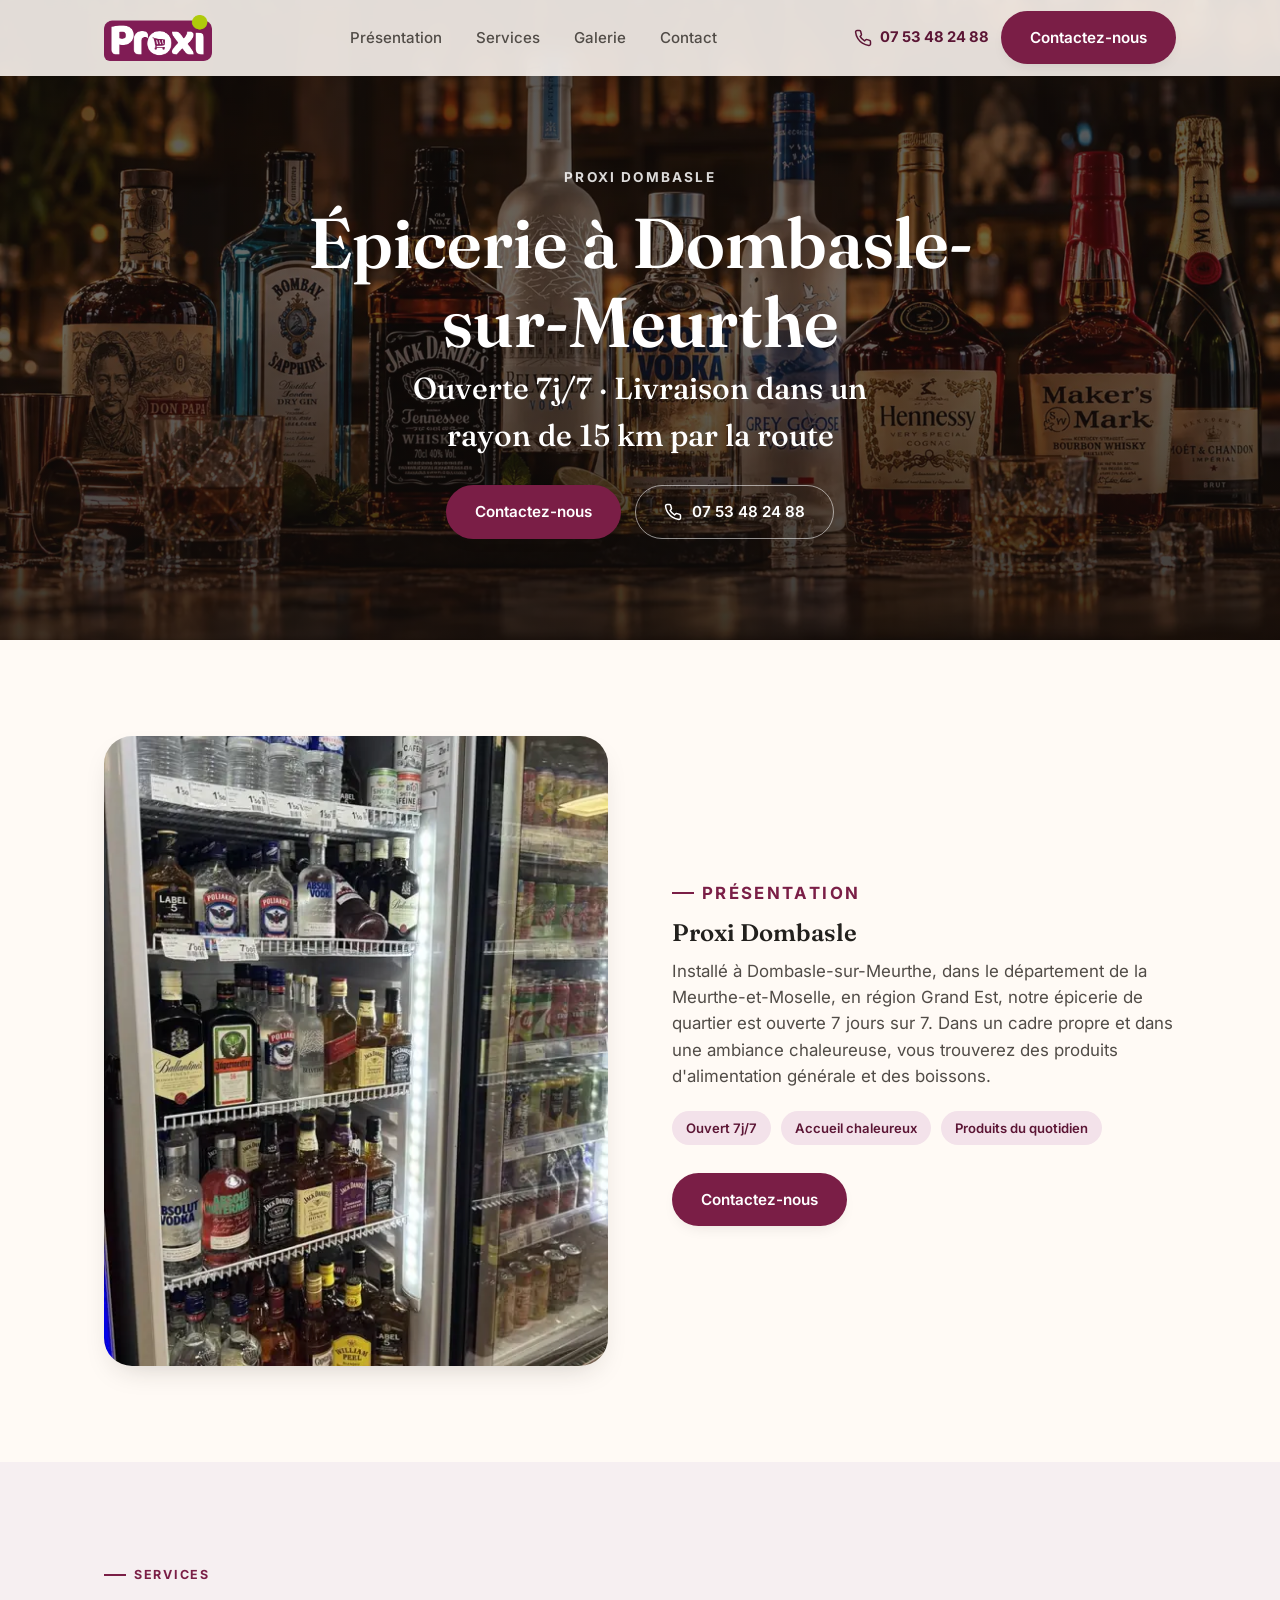
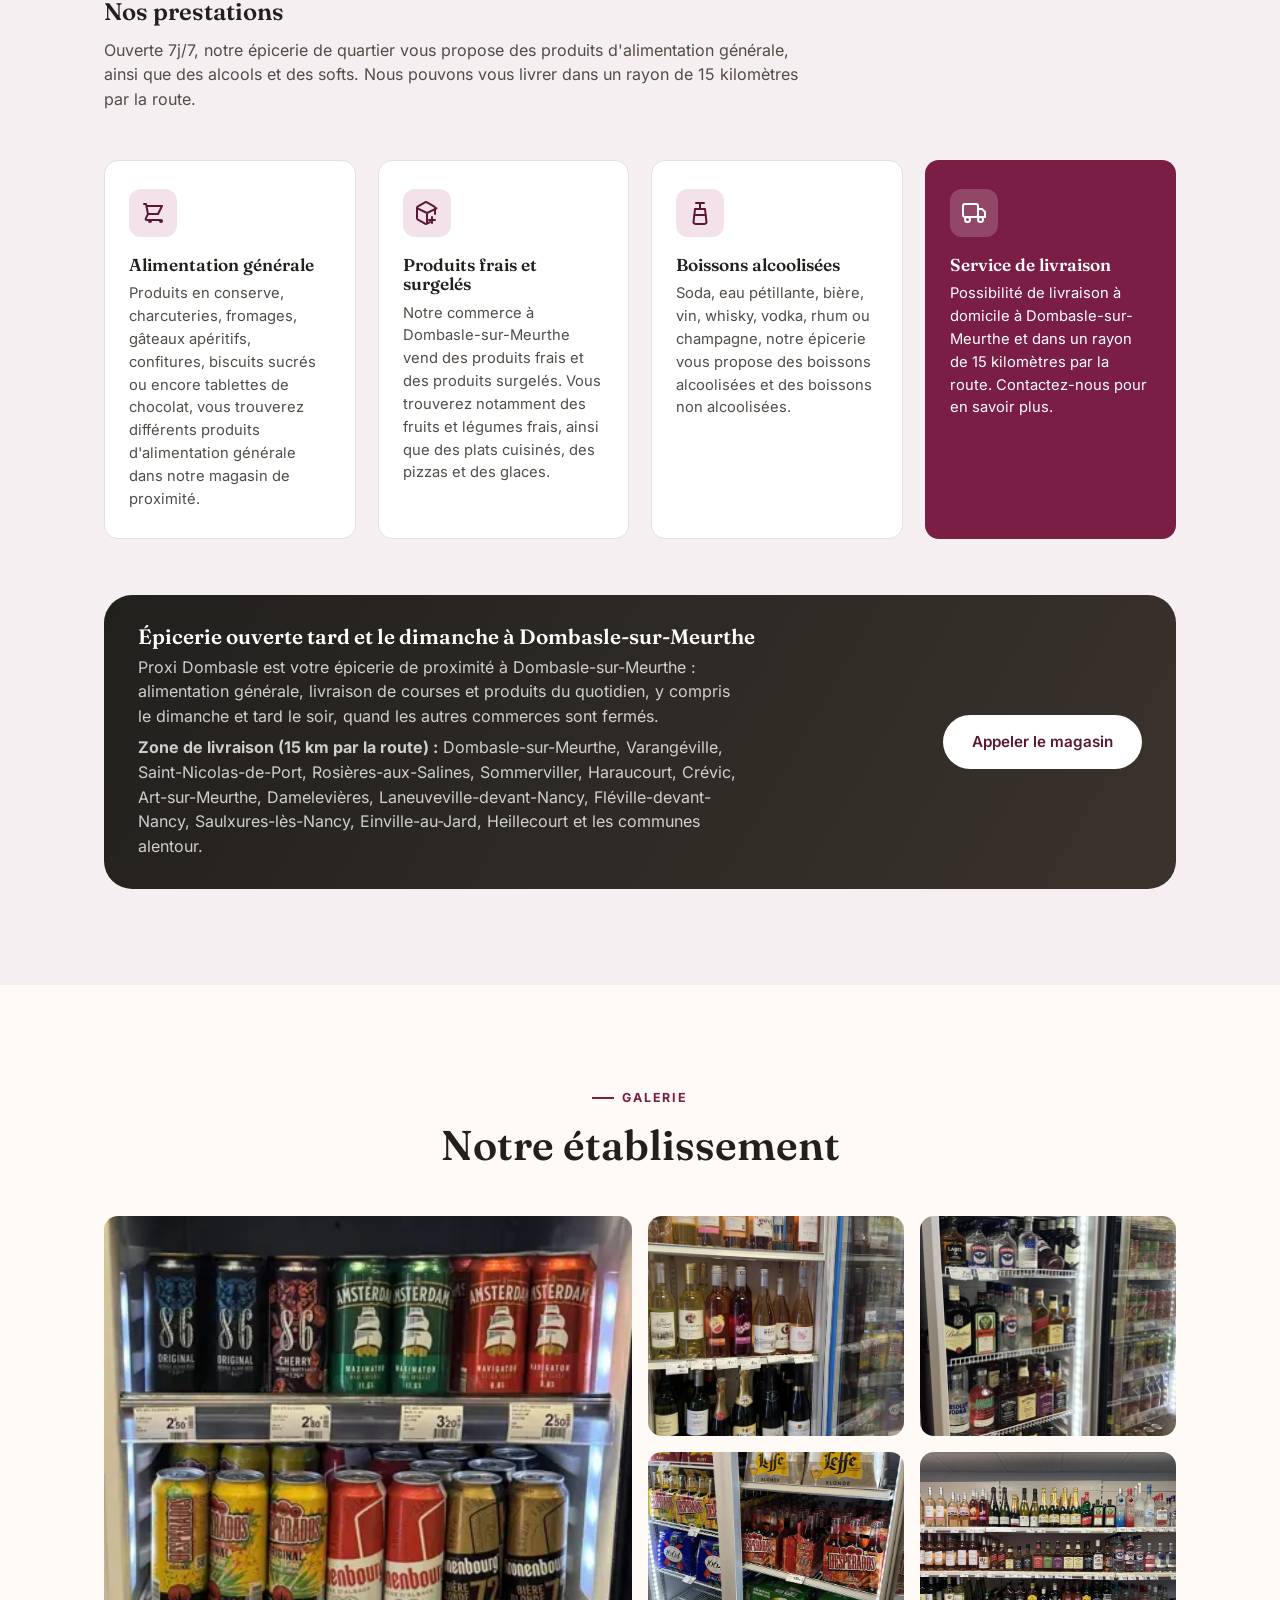
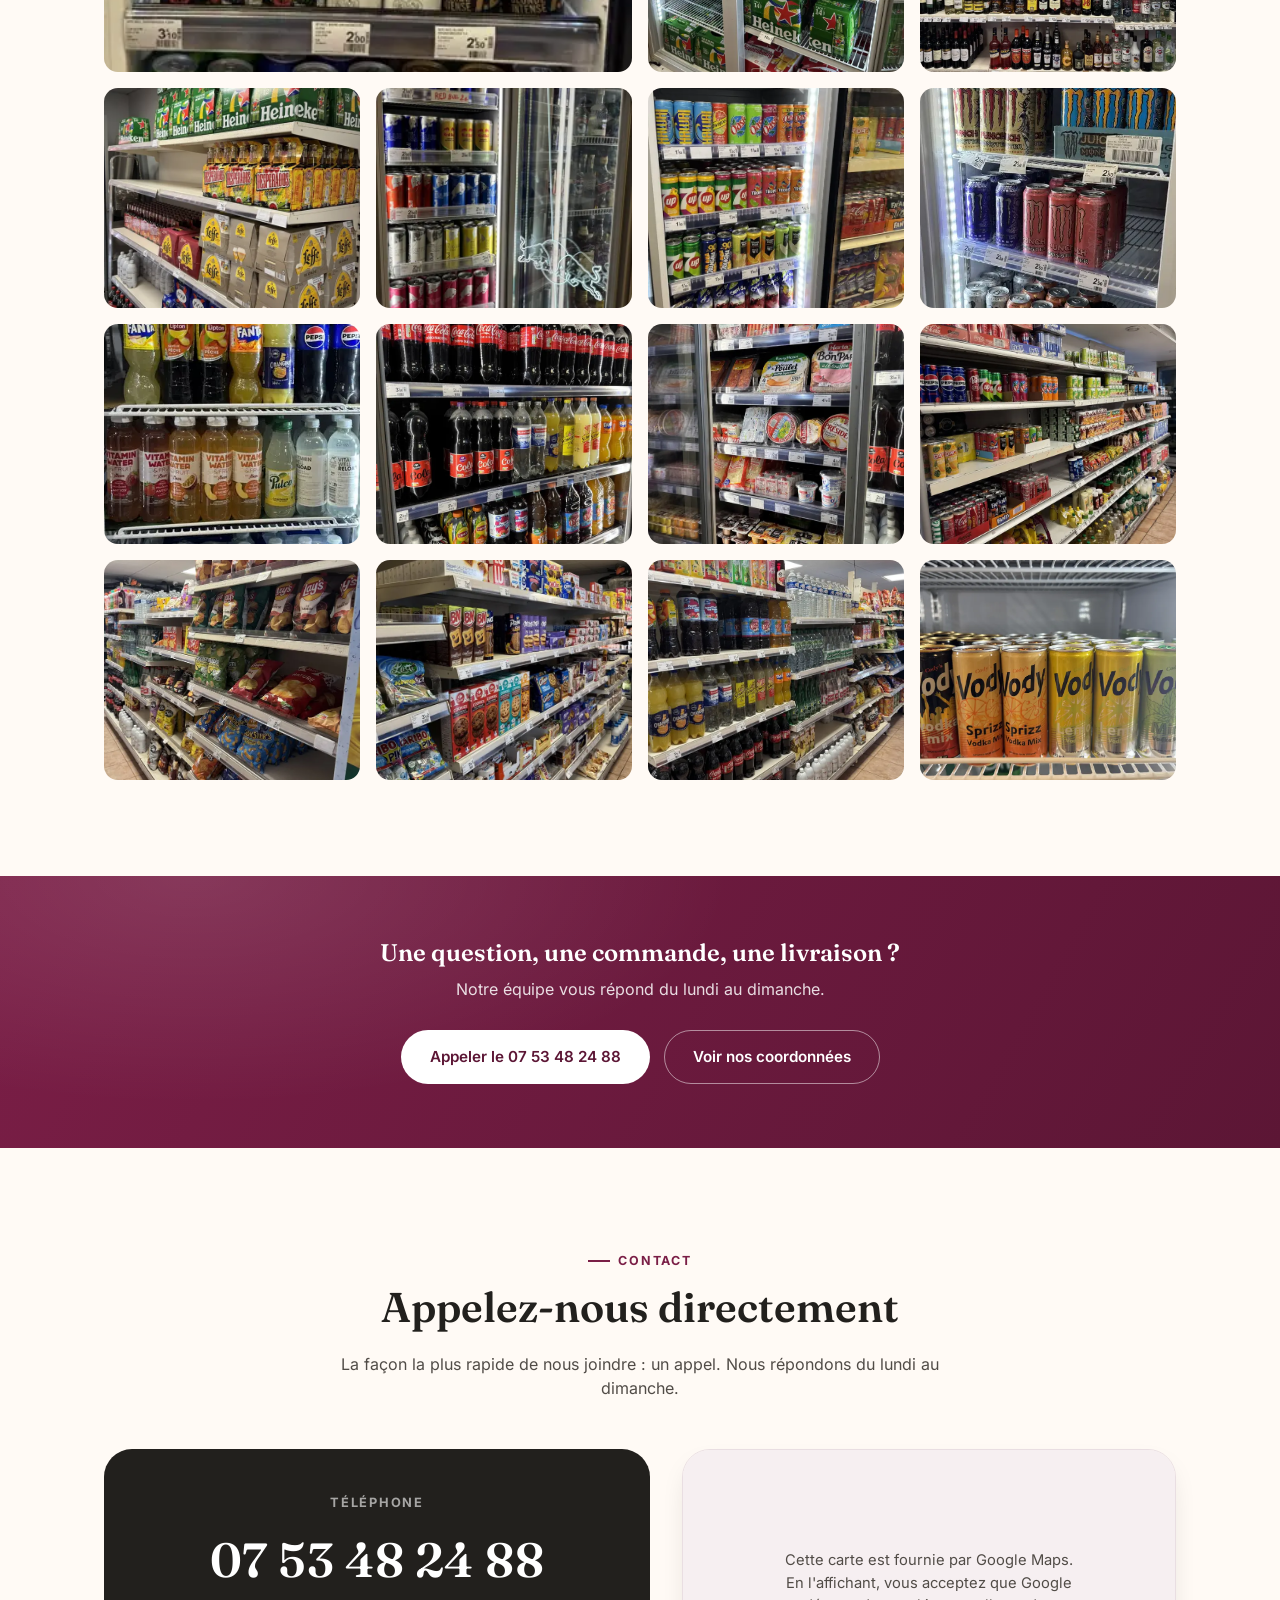
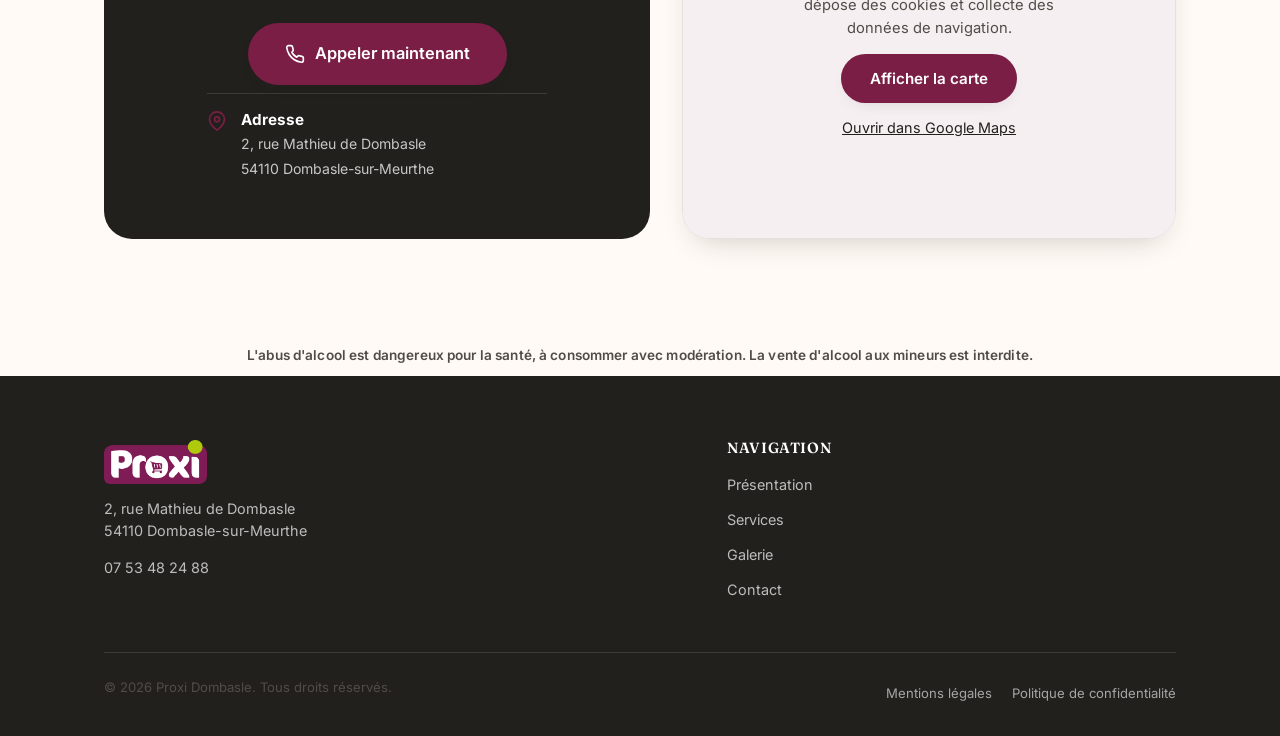
==== commit 6bf355e8: "Galerie : ajout de la photo du frigo vodka mix Co-Authored-By: Claude Opus 5.5 <noreply@anthropic.co" ====
--- a/proxi-dombasle/index.html
+++ b/proxi-dombasle/index.html
@@ -3,8 +3,8 @@
 <head>
 <meta charset="UTF-8">
 <meta name="viewport" content="width=device-width, initial-scale=1.0">
-<title>Proxi Dombasle – Épicerie ouverte tard à Dombasle-sur-Meurthe | Livraison 15 km</title>
-<meta name="description" content="Épicerie de proximité à Dombasle-sur-Meurthe (54110), ouverte 7j/7. Alimentation, produits frais, boissons. Livraison dans un rayon de 15 km par la route. ☎ 07 53 48 24 88">
+<title>Épicerie à Dombasle-sur-Meurthe, 7j/7 | Proxi Dombasle</title>
+<meta name="description" content="Proxi Dombasle, épicerie de proximité à Dombasle-sur-Meurthe (54110), ouverte 7j/7. Alimentation, produits frais, boissons. Livraison à 15 km. ☎ 07 53 48 24 88">
 <link rel="canonical" href="https://proxidombasle.fr/">
 
 <!-- Open Graph -->
@@ -29,6 +29,7 @@
   "@context": "https://schema.org",
   "@type": "GroceryStore",
   "name": "Proxi Dombasle",
+  "alternateName": "Proxi Super Dombasle",
   "image": "https://proxidombasle.fr/images/og-image.jpg",
   "telephone": "+33753482488",
   "priceRange": "€€",
@@ -255,6 +256,10 @@
           <img src="images/galerie/allee-boissons-sodas-mini.webp" alt="Allée boissons et sodas de l'épicerie Proxi Dombasle" loading="lazy" width="1050" height="1400">
           <span class="gallery-zoom-icon"><svg width="16" height="16" viewBox="0 0 24 24" fill="none" stroke="currentColor" stroke-width="2" stroke-linecap="round" stroke-linejoin="round"><circle cx="11" cy="11" r="8"/><path d="m21 21-4.3-4.3M11 8v6M8 11h6"/></svg></span>
         </a>
+        <a href="images/galerie/frigo-vodka-mix.webp">
+          <img src="images/galerie/frigo-vodka-mix-mini.webp" alt="Frigo canettes Vody vodka mix de l'épicerie Proxi Dombasle" loading="lazy" width="1400" height="1050">
+          <span class="gallery-zoom-icon"><svg width="16" height="16" viewBox="0 0 24 24" fill="none" stroke="currentColor" stroke-width="2" stroke-linecap="round" stroke-linejoin="round"><circle cx="11" cy="11" r="8"/><path d="m21 21-4.3-4.3M11 8v6M8 11h6"/></svg></span>
+        </a>
       </div>
     </div>
   </section>
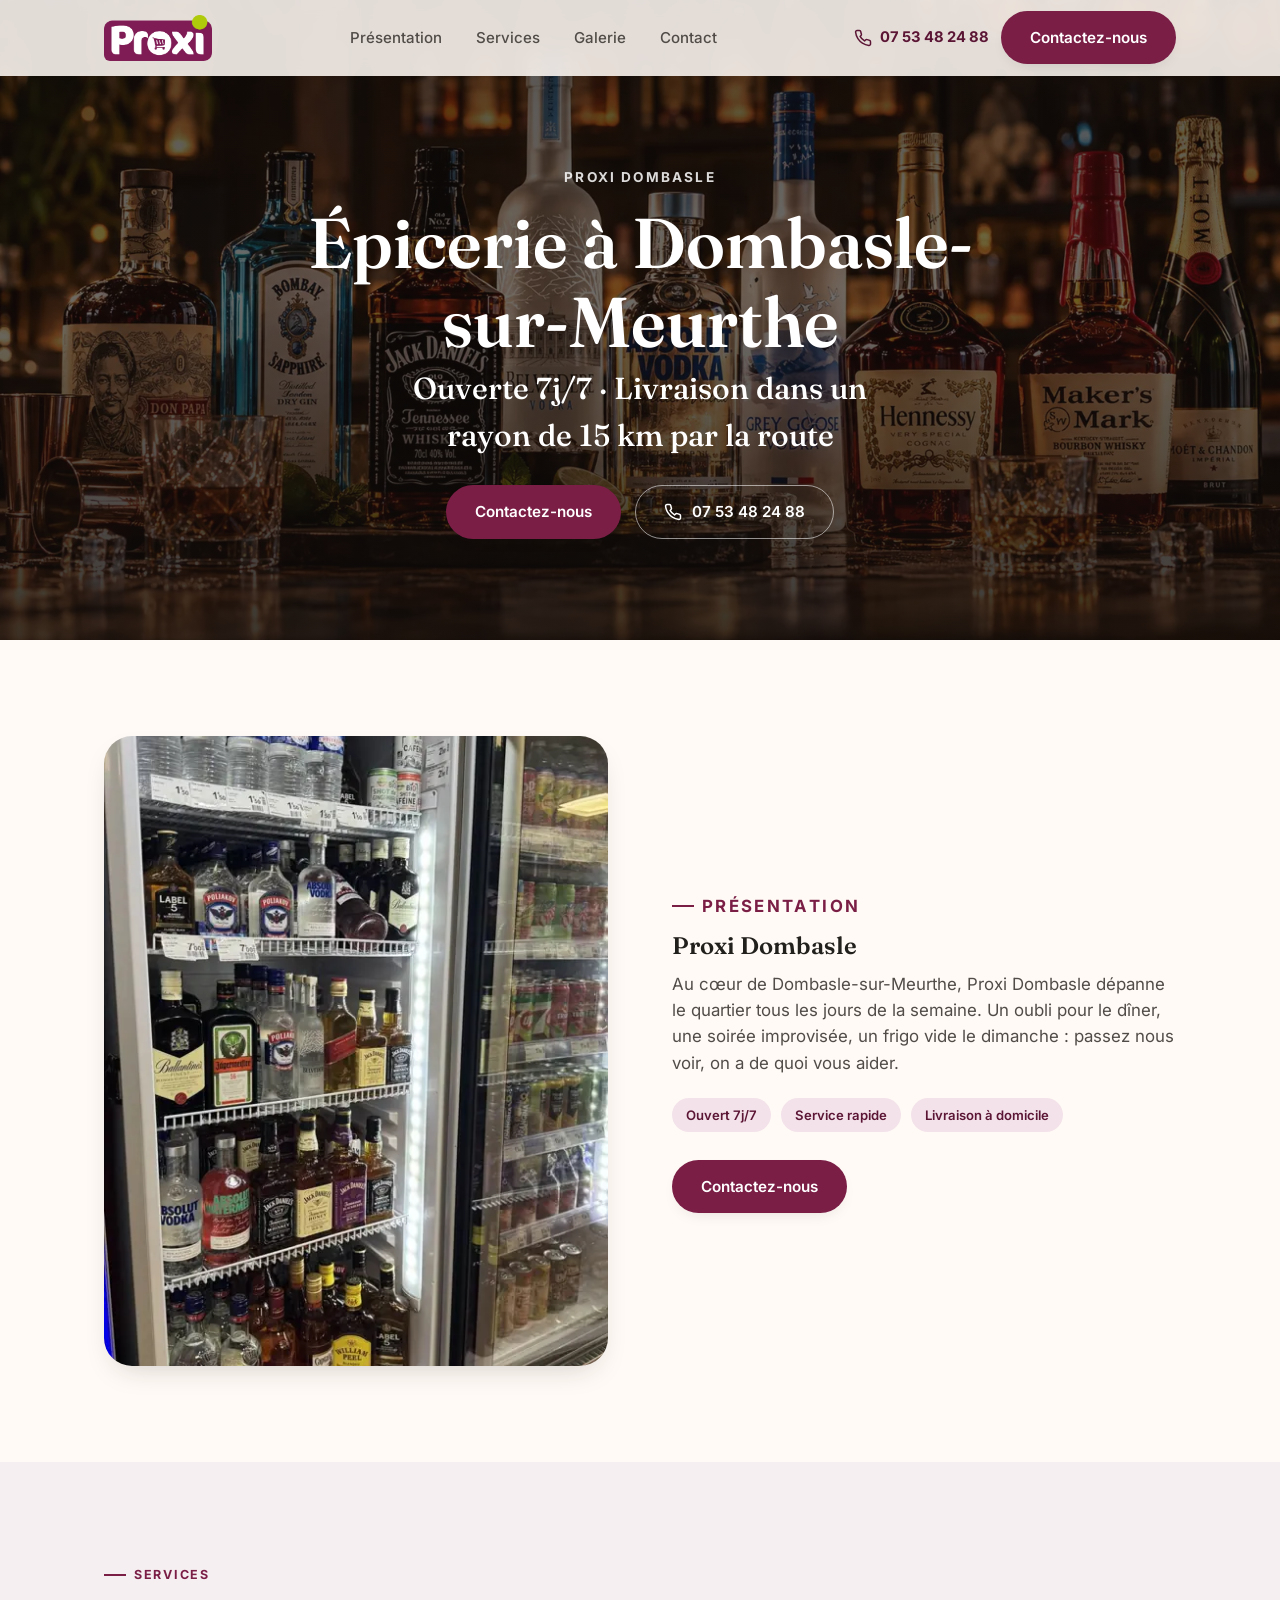
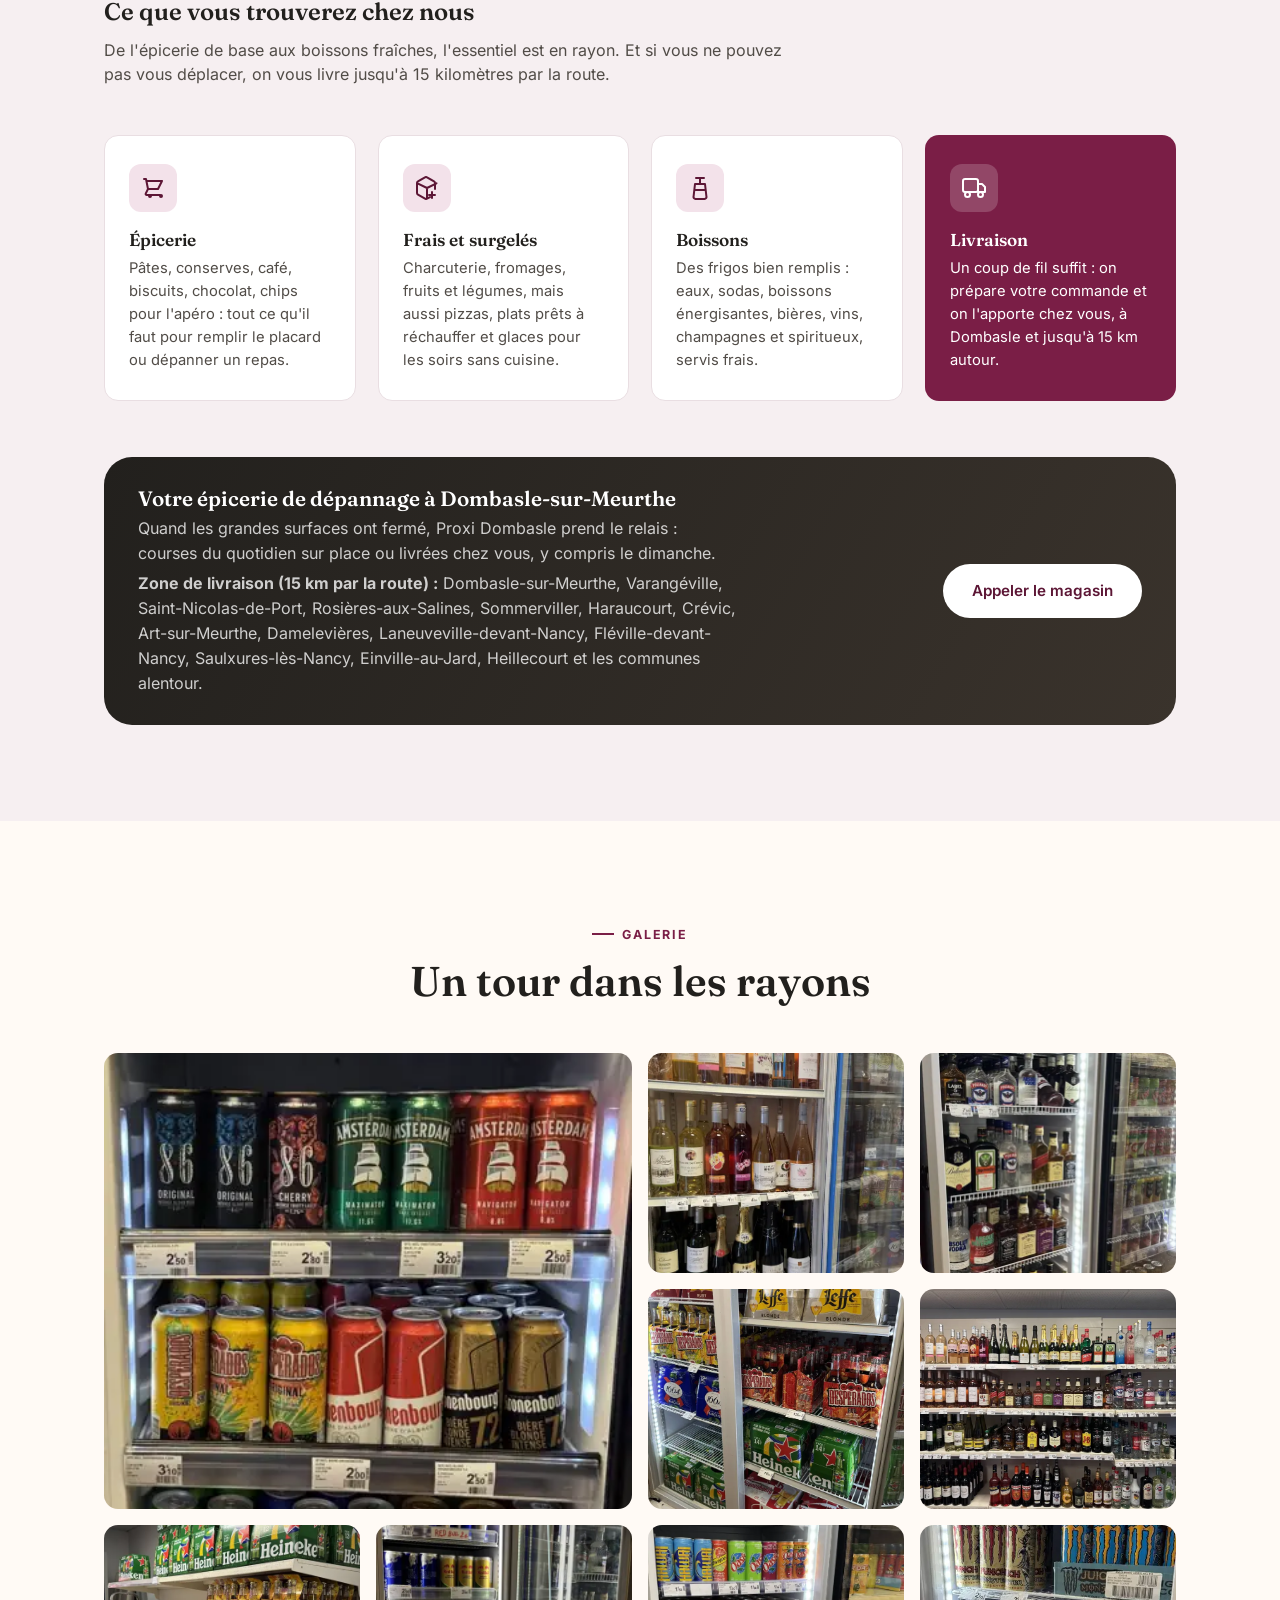
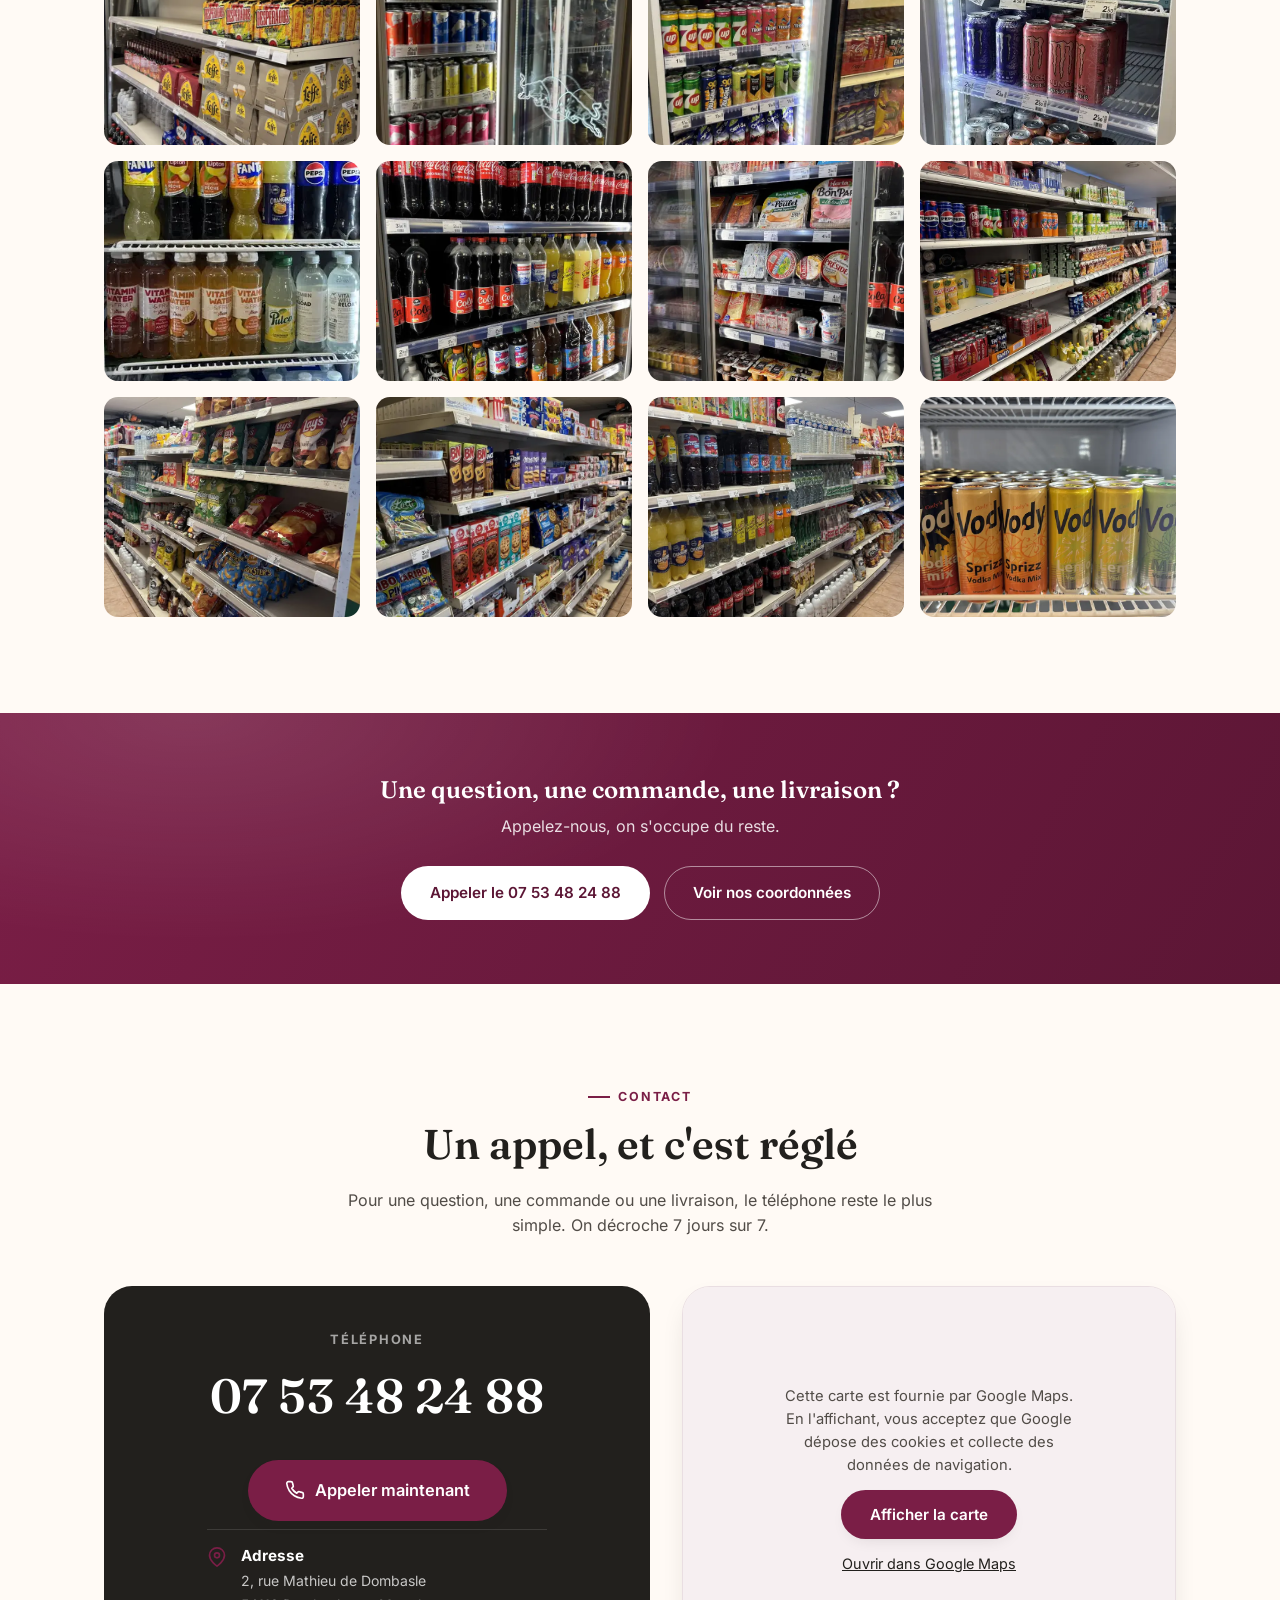
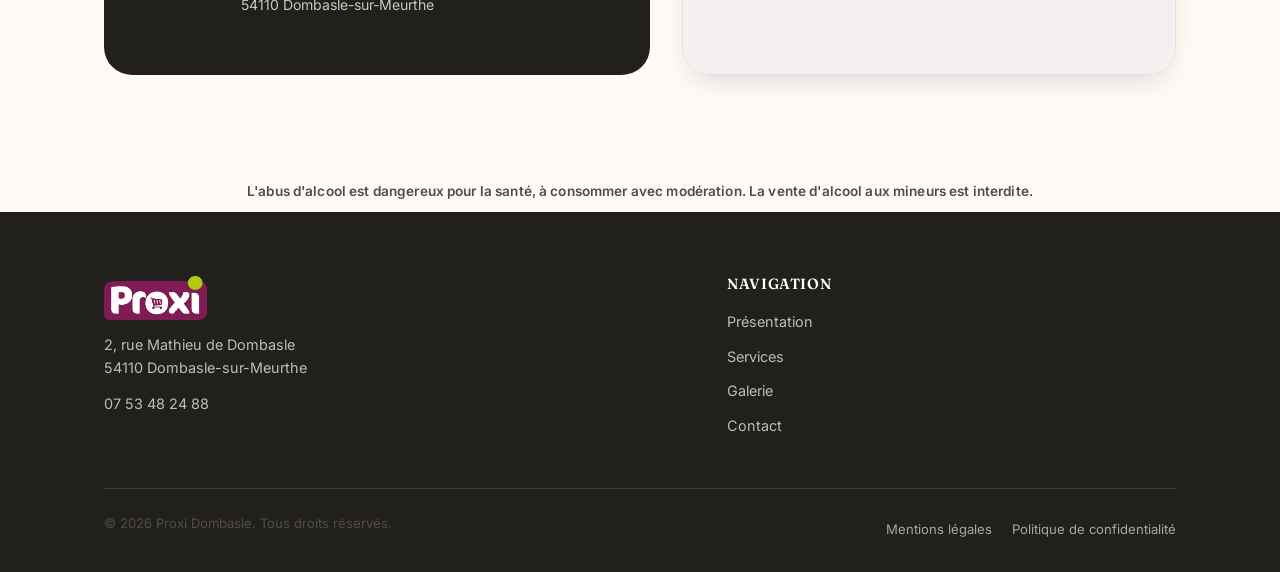
==== commit 1944c64a: "Réécriture des textes du site (contenu original) Co-Authored-By: Claude Opus 5.5 <noreply@anthropic." ====
--- a/proxi-dombasle/index.html
+++ b/proxi-dombasle/index.html
@@ -118,11 +118,11 @@
       <div class="presentation-text">
         <p class="eyebrow">Présentation</p>
         <h2>Proxi Dombasle</h2>
-        <p>Installé à Dombasle-sur-Meurthe, dans le département de la Meurthe-et-Moselle, en région Grand Est, notre épicerie de quartier est ouverte 7 jours sur 7. Dans un cadre propre et dans une ambiance chaleureuse, vous trouverez des produits d'alimentation générale et des boissons.</p>
+        <p>Au cœur de Dombasle-sur-Meurthe, Proxi Dombasle dépanne le quartier tous les jours de la semaine. Un oubli pour le dîner, une soirée improvisée, un frigo vide le dimanche : passez nous voir, on a de quoi vous aider.</p>
         <div class="presentation-tags">
           <span class="tag">Ouvert 7j/7</span>
-          <span class="tag">Accueil chaleureux</span>
-          <span class="tag">Produits du quotidien</span>
+          <span class="tag">Service rapide</span>
+          <span class="tag">Livraison à domicile</span>
         </div>
         <a href="tel:+33753482488" class="btn btn-primary">Contactez-nous</a>
       </div>
@@ -134,8 +134,8 @@
     <div class="container">
       <div class="services-intro">
         <p class="eyebrow">Services</p>
-        <h2>Nos prestations</h2>
-        <p>Ouverte 7j/7, notre épicerie de quartier vous propose des produits d'alimentation générale, ainsi que des alcools et des softs. Nous pouvons vous livrer dans un rayon de 15 kilomètres par la route.</p>
+        <h2>Ce que vous trouverez chez nous</h2>
+        <p>De l'épicerie de base aux boissons fraîches, l'essentiel est en rayon. Et si vous ne pouvez pas vous déplacer, on vous livre jusqu'à 15 kilomètres par la route.</p>
       </div>
 
       <div class="services-grid">
@@ -143,39 +143,39 @@
           <div class="service-icon">
             <svg width="24" height="24" viewBox="0 0 24 24" fill="none" stroke="currentColor" stroke-width="2" stroke-linecap="round" stroke-linejoin="round"><path d="M3 3h2l.4 2M7 13h10l4-8H5.4M7 13L5.4 5M7 13l-2.3 4.6A1 1 0 0 0 5.6 19H19M9 21a1 1 0 1 0 0-2 1 1 0 0 0 0 2zM20 21a1 1 0 1 0 0-2 1 1 0 0 0 0 2z"/></svg>
           </div>
-          <h3>Alimentation générale</h3>
-          <p>Produits en conserve, charcuteries, fromages, gâteaux apéritifs, confitures, biscuits sucrés ou encore tablettes de chocolat, vous trouverez différents produits d'alimentation générale dans notre magasin de proximité.</p>
+          <h3>Épicerie</h3>
+          <p>Pâtes, conserves, café, biscuits, chocolat, chips pour l'apéro : tout ce qu'il faut pour remplir le placard ou dépanner un repas.</p>
         </article>
 
         <article class="service-card">
           <div class="service-icon">
             <svg width="24" height="24" viewBox="0 0 24 24" fill="none" stroke="currentColor" stroke-width="2" stroke-linecap="round" stroke-linejoin="round"><path d="M20 13V7a2 2 0 0 0-1-1.73l-7-4a2 2 0 0 0-2 0l-7 4A2 2 0 0 0 2 7v10a2 2 0 0 0 1 1.73l7 4a2 2 0 0 0 2 0l3-1.72"/><path d="M12 22V12M2.5 7.3 12 12l9.5-4.7M17 22v-6M14 19h6"/></svg>
           </div>
-          <h3>Produits frais et surgelés</h3>
-          <p>Notre commerce à Dombasle-sur-Meurthe vend des produits frais et des produits surgelés. Vous trouverez notamment des fruits et légumes frais, ainsi que des plats cuisinés, des pizzas et des glaces.</p>
+          <h3>Frais et surgelés</h3>
+          <p>Charcuterie, fromages, fruits et légumes, mais aussi pizzas, plats prêts à réchauffer et glaces pour les soirs sans cuisine.</p>
         </article>
 
         <article class="service-card">
           <div class="service-icon">
             <svg width="24" height="24" viewBox="0 0 24 24" fill="none" stroke="currentColor" stroke-width="2" stroke-linecap="round" stroke-linejoin="round"><path d="M8 2h8M12 2v6M7 8h10l1.4 12.4a2 2 0 0 1-2 2.6H7.6a2 2 0 0 1-2-2.6L7 8z"/><path d="M7.5 14h9"/></svg>
           </div>
-          <h3>Boissons alcoolisées</h3>
-          <p>Soda, eau pétillante, bière, vin, whisky, vodka, rhum ou champagne, notre épicerie vous propose des boissons alcoolisées et des boissons non alcoolisées.</p>
+          <h3>Boissons</h3>
+          <p>Des frigos bien remplis : eaux, sodas, boissons énergisantes, bières, vins, champagnes et spiritueux, servis frais.</p>
         </article>
 
         <article class="service-card featured">
           <div class="service-icon">
             <svg width="24" height="24" viewBox="0 0 24 24" fill="none" stroke="currentColor" stroke-width="2" stroke-linecap="round" stroke-linejoin="round"><rect x="1" y="3" width="15" height="13" rx="2"/><path d="M16 8h4l3 3v5h-7V8z"/><circle cx="5.5" cy="18.5" r="2.5"/><circle cx="18.5" cy="18.5" r="2.5"/></svg>
           </div>
-          <h3>Service de livraison</h3>
-          <p>Possibilité de livraison à domicile à Dombasle-sur-Meurthe et dans un rayon de 15 kilomètres par la route. Contactez-nous pour en savoir plus.</p>
+          <h3>Livraison</h3>
+          <p>Un coup de fil suffit : on prépare votre commande et on l'apporte chez vous, à Dombasle et jusqu'à 15 km autour.</p>
         </article>
       </div>
 
       <div class="local-seo-strip">
         <div>
-          <h3>Épicerie ouverte tard et le dimanche à Dombasle-sur-Meurthe</h3>
-          <p>Proxi Dombasle est votre épicerie de proximité à Dombasle-sur-Meurthe : alimentation générale, livraison de courses et produits du quotidien, y compris le dimanche et tard le soir, quand les autres commerces sont fermés.</p>
+          <h3>Votre épicerie de dépannage à Dombasle-sur-Meurthe</h3>
+          <p>Quand les grandes surfaces ont fermé, Proxi Dombasle prend le relais : courses du quotidien sur place ou livrées chez vous, y compris le dimanche.</p>
           <p><strong>Zone de livraison (15 km par la route) :</strong> Dombasle-sur-Meurthe, Varangéville, Saint-Nicolas-de-Port, Rosières-aux-Salines, Sommerviller, Haraucourt, Crévic, Art-sur-Meurthe, Damelevières, Laneuveville-devant-Nancy, Fléville-devant-Nancy, Saulxures-lès-Nancy, Einville-au-Jard, Heillecourt et les communes alentour.</p>
         </div>
         <a href="tel:+33753482488" class="btn btn-light">Appeler le magasin</a>
@@ -188,7 +188,7 @@
     <div class="container">
       <div class="section-head center">
         <p class="eyebrow">Galerie</p>
-        <h2>Notre établissement</h2>
+        <h2>Un tour dans les rayons</h2>
       </div>
 
       <div class="gallery-grid">
@@ -268,7 +268,7 @@
   <section class="cta-banner">
     <div class="container">
       <h2>Une question, une commande, une livraison ?</h2>
-      <p>Notre équipe vous répond du lundi au dimanche.</p>
+      <p>Appelez-nous, on s'occupe du reste.</p>
       <div class="cta-actions">
         <a href="tel:+33753482488" class="btn btn-light">Appeler le 07 53 48 24 88</a>
         <a href="#contact" class="btn btn-ghost" style="border-color:rgba(255,255,255,0.5); color:#fff;">Voir nos coordonnées</a>
@@ -281,8 +281,8 @@
     <div class="container">
       <div class="section-head center">
         <p class="eyebrow">Contact</p>
-        <h2>Appelez-nous directement</h2>
-        <p>La façon la plus rapide de nous joindre : un appel. Nous répondons du lundi au dimanche.</p>
+        <h2>Un appel, et c'est réglé</h2>
+        <p>Pour une question, une commande ou une livraison, le téléphone reste le plus simple. On décroche 7 jours sur 7.</p>
       </div>
 
       <div class="contact-grid">
